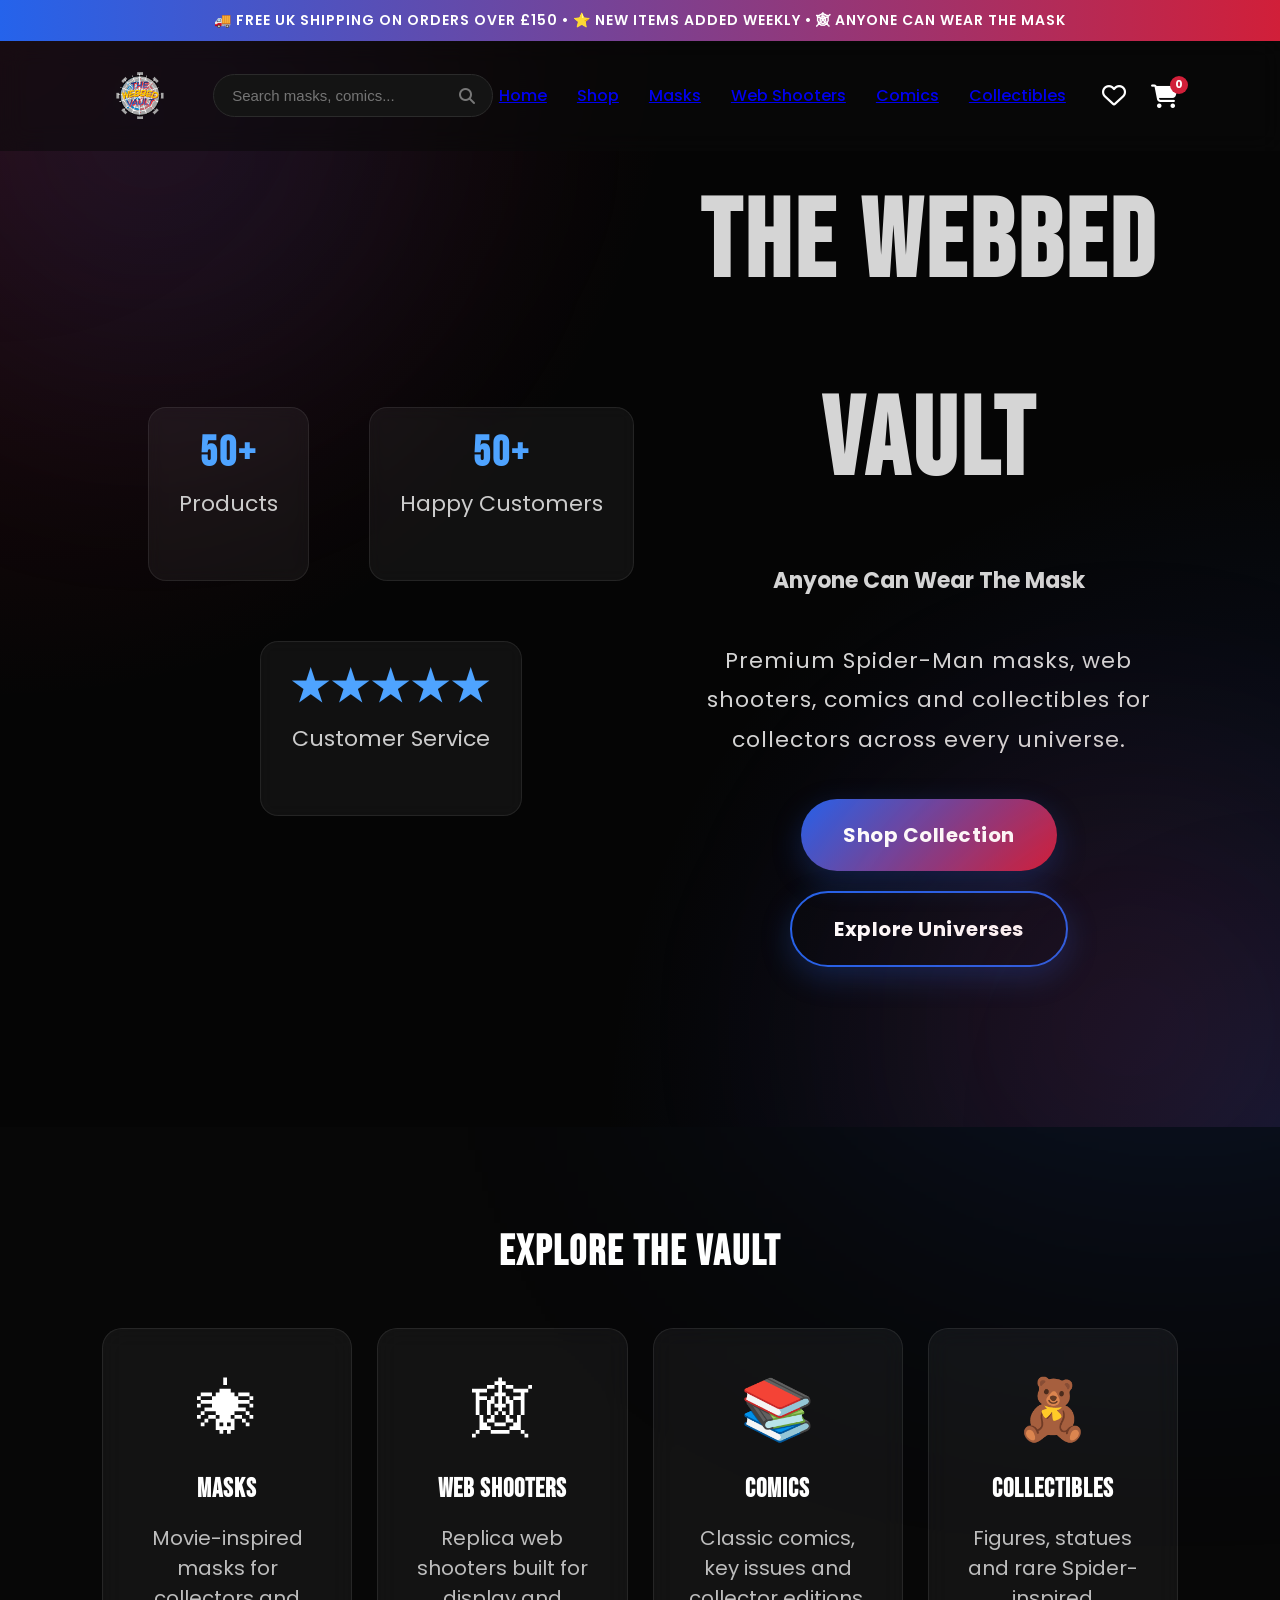
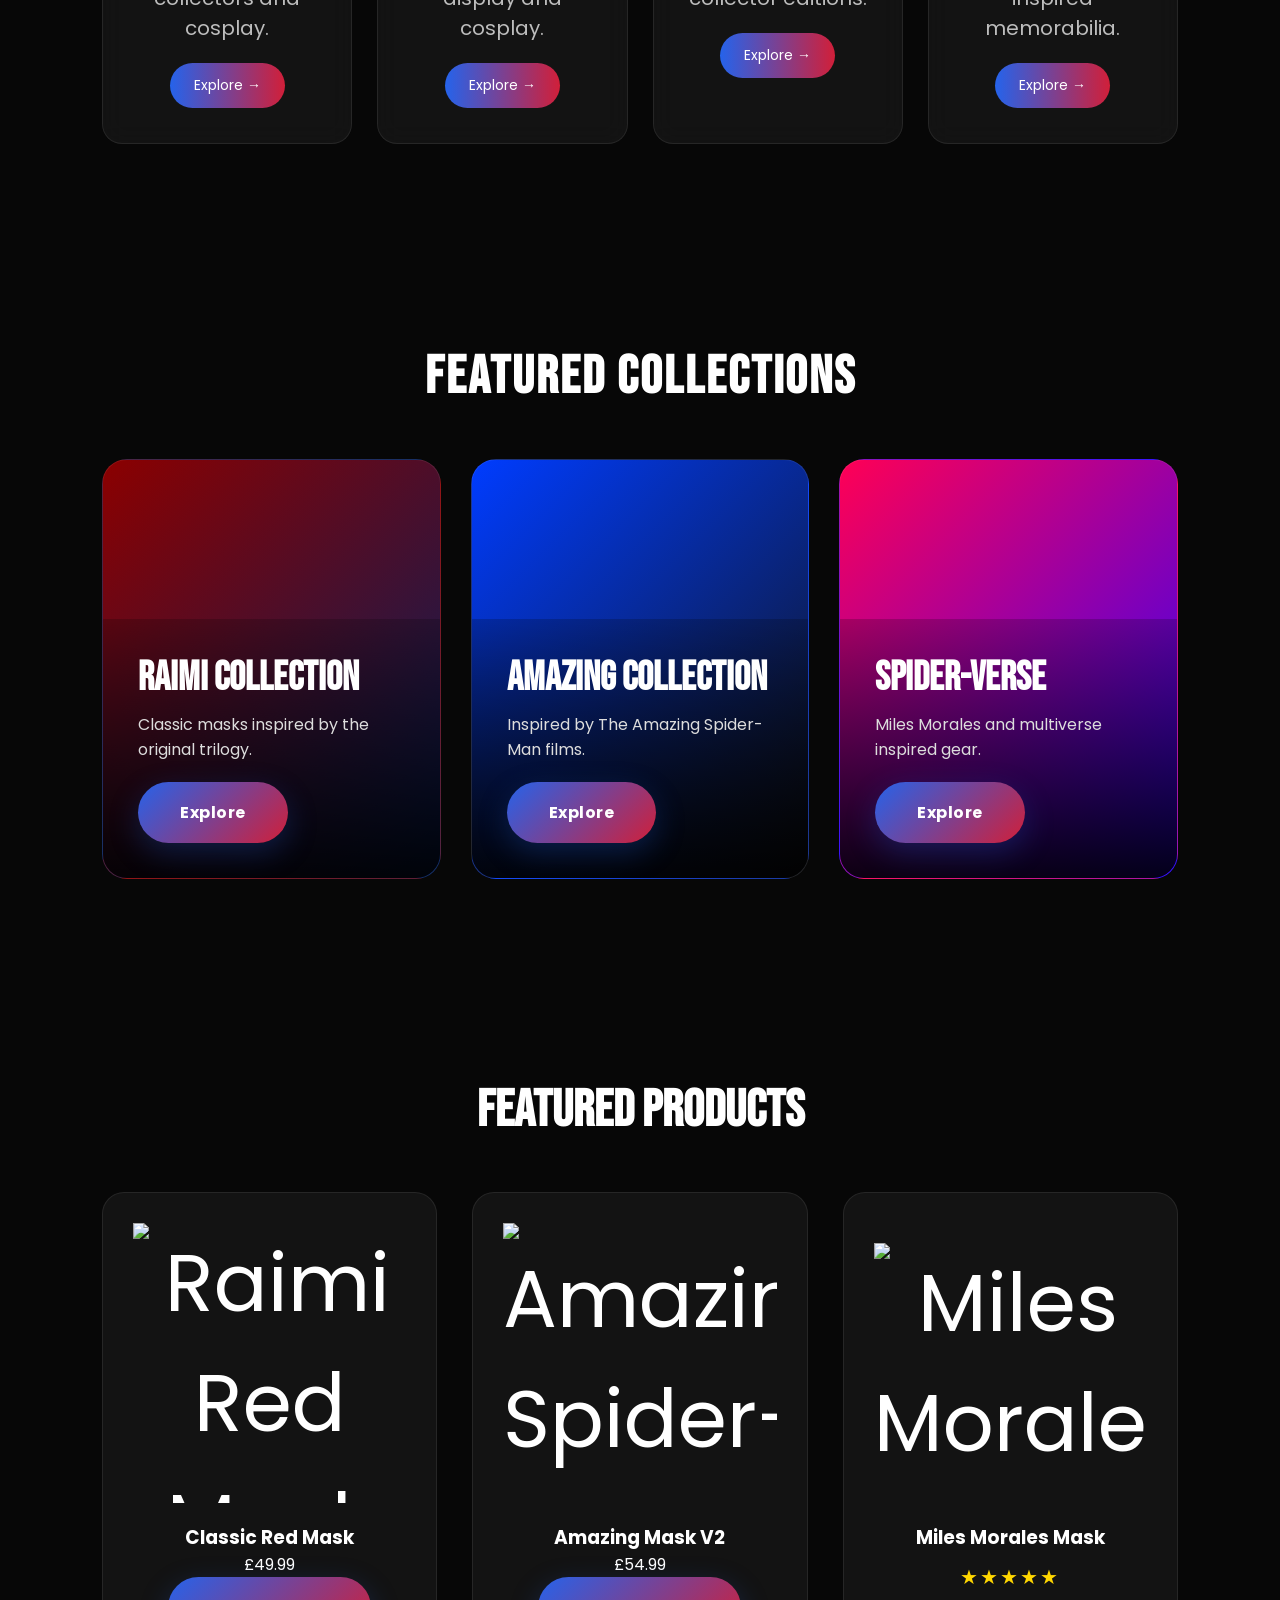
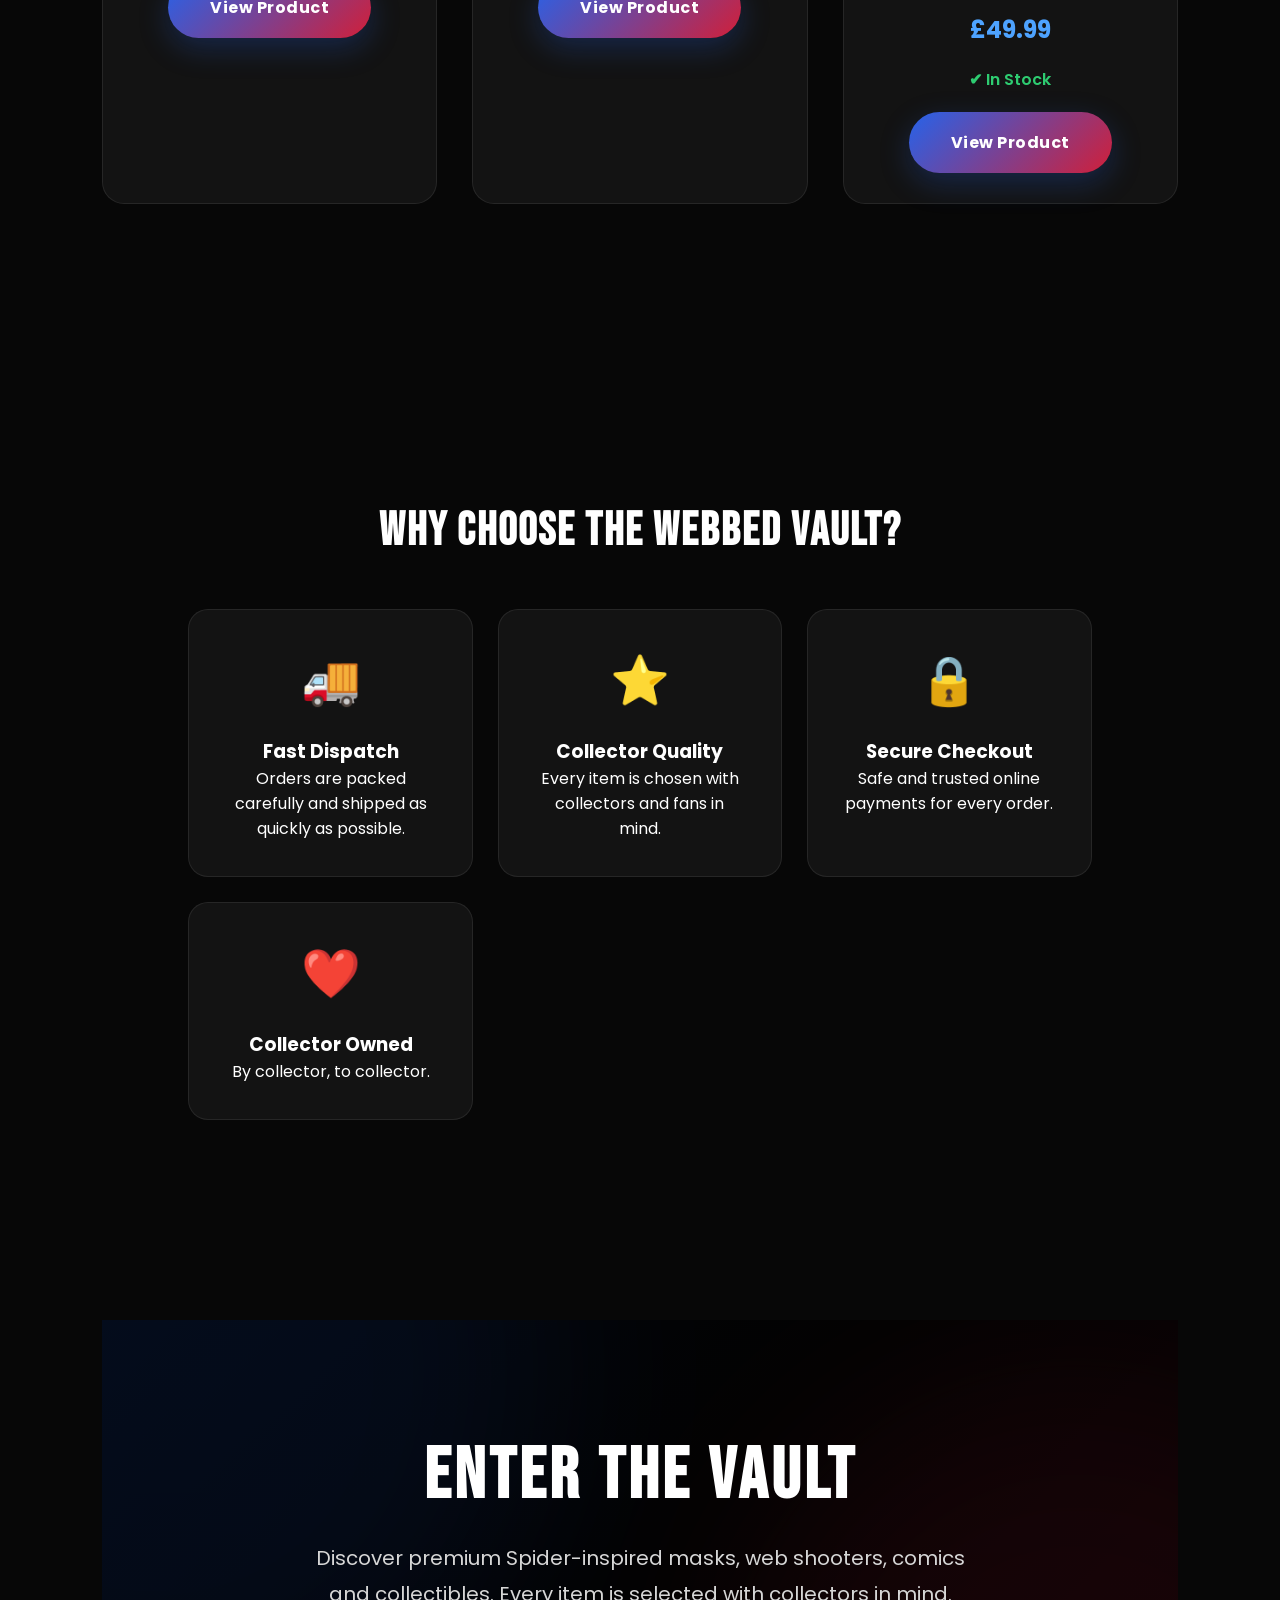
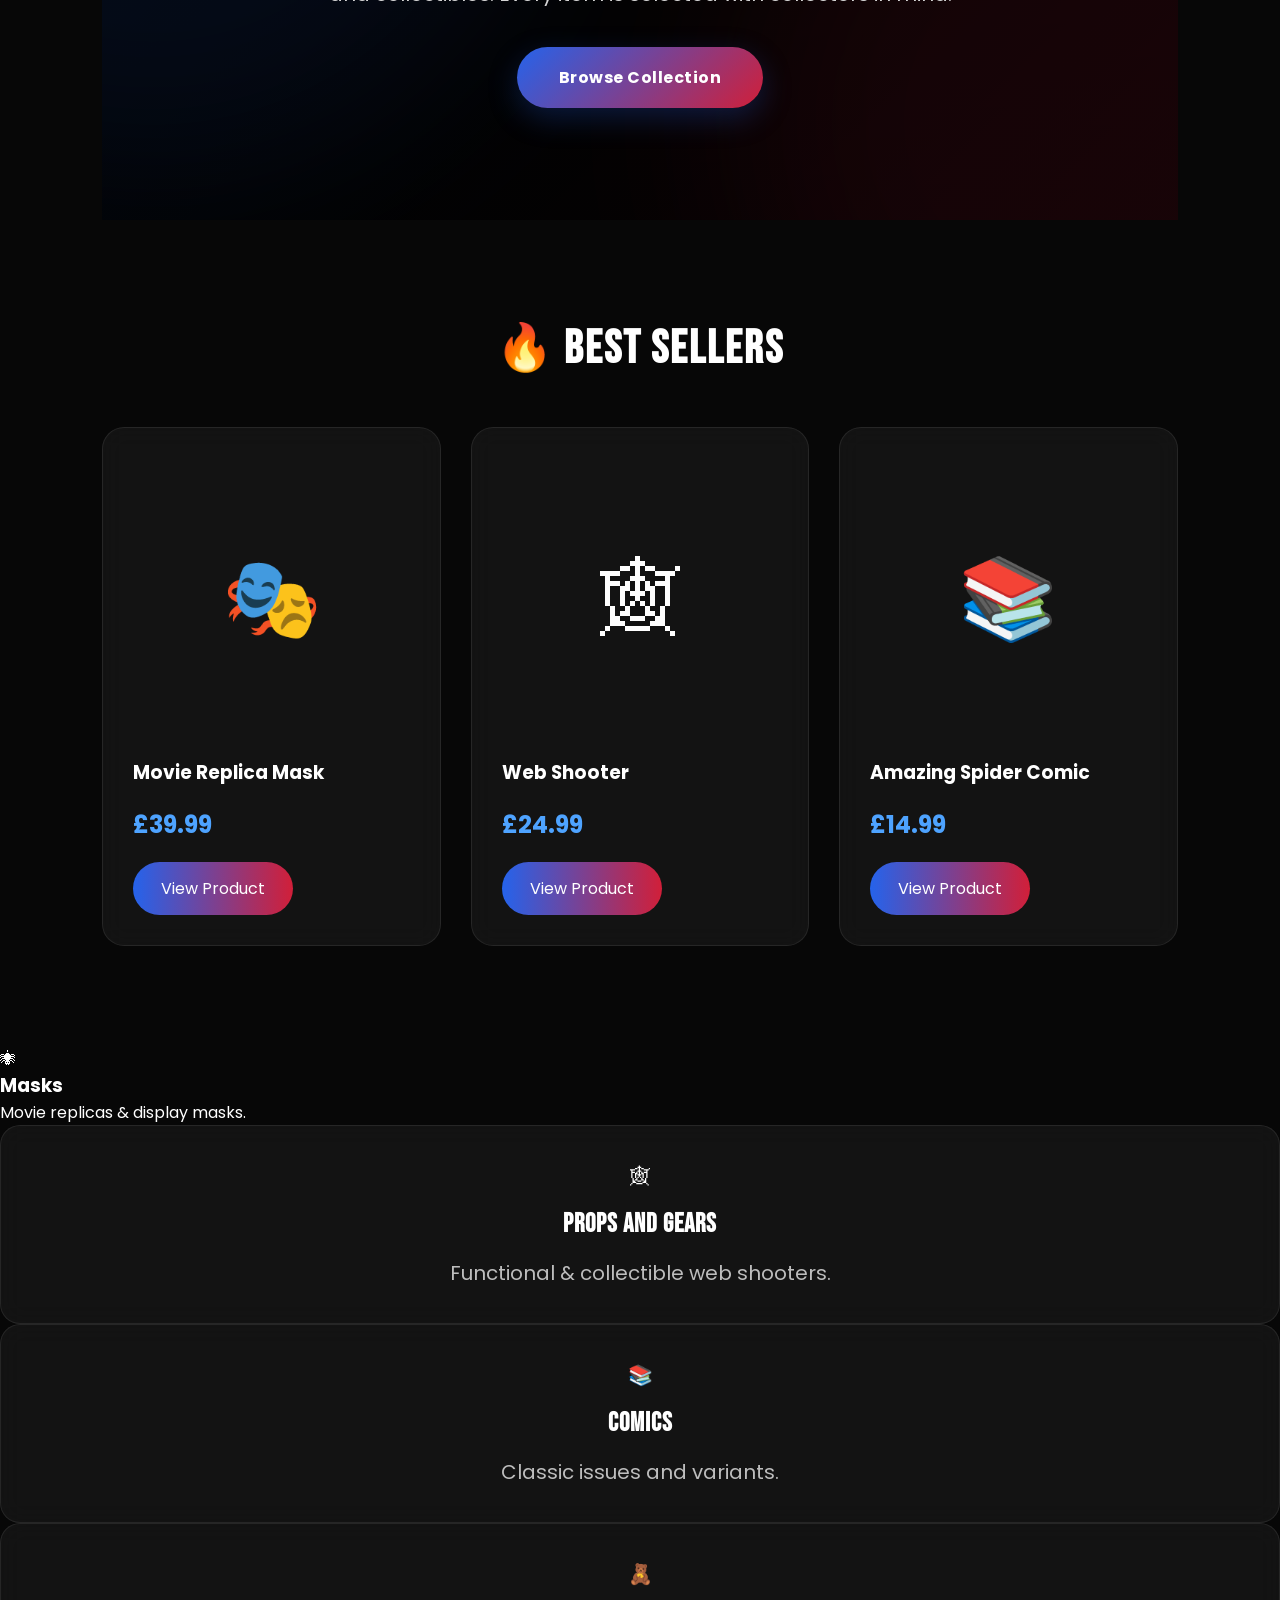
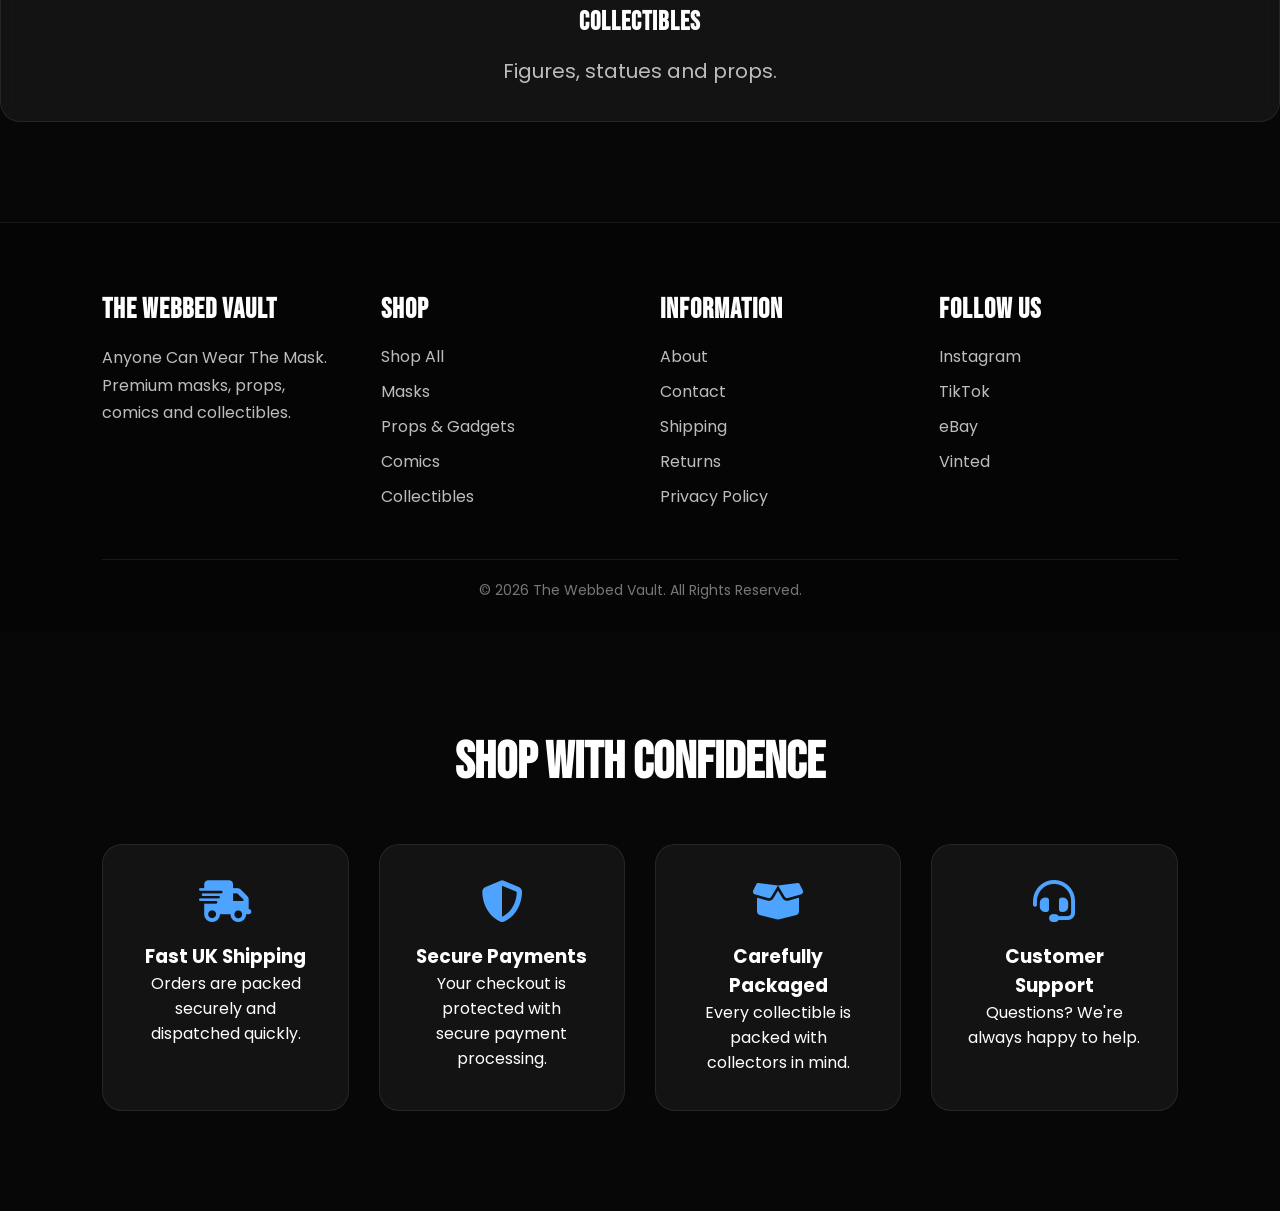
==== index.html @ 2cb91408 "Refactor navigation links in index.html" ====
<!DOCTYPE html>
<html lang="en">
<head>

<meta charset="UTF-8">
<meta name="viewport" content="width=device-width, initial-scale=1.0">

<title>The Webbed Vault</title>

<link rel="stylesheet" href="style.css">

<link rel="preconnect" href="https://fonts.googleapis.com">
<link rel="preconnect" href="https://fonts.gstatic.com" crossorigin>

<link href="https://fonts.googleapis.com/css2?family=Bebas+Neue&family=Poppins:wght@300;400;500;600;700&display=swap" rel="stylesheet">

<link rel="stylesheet" href="https://cdnjs.cloudflare.com/ajax/libs/font-awesome/6.7.2/css/all.min.css">

</head>
<button id="topBtn">↑</button>
<body>
<div class="announcement">

🚚 FREE UK SHIPPING ON ORDERS OVER £150 • ⭐ NEW ITEMS ADDED WEEKLY • 🕸 ANYONE CAN WEAR THE MASK

</div>
<nav>

<img src="Logo.png" class="logo">  
<div class="nav-search">

<input
type="text"
placeholder="Search masks, comics..."
>

<i class="fa-solid fa-magnifying-glass"></i>

</div>
<ul>

<ul class="nav-links">

    <li><a href="index.html">Home</a></li>

    <li><a href="shop.html">Shop</a></li>

    <li><a href="masks.html">Masks</a></li>

    <li><a href="props and gears.html">Web Shooters</a></li>

    <li><a href="comics.html">Comics</a></li>

    <li><a href="collectibles.html">Collectibles</a></li>

</ul>
</ul>
<div class="nav-icons">

    <a href="#" class="wishlist-icon">

        <i class="fa-regular fa-heart"></i>

    </a>

    <a href="cart.html" class="cart-icon">

        <i class="fa-solid fa-cart-shopping"></i>

        <span id="cartCount">0</span>

    </a>

</div>
</nav>


<section class="hero">
<div class="hero-stats">

<div>
<h2>50+</h2>
<p>Products</p>
</div>

<div>
<h2>50+</h2>
<p>Happy Customers</p>
</div>

<div>
<h2>★★★★★</h2>
<p>Customer Service</p>
</div>

</div>
<div class="hero-text">

    <h1>THE WEBBED VAULT</h1>

    <p class="tagline">
        Anyone Can Wear The Mask
    </p>

    <p class="subtext">
        Premium Spider-Man masks, web shooters, comics and collectibles for collectors across every universe.
    </p>

    <div class="hero-buttons">

        <a href="shop.html" class="button">
            Shop Collection
        </a>

        <a href="#collections" class="button secondary">
            Explore Universes
        </a>

    </div>

</div>

</section>


<section class="categories">

<h2>Explore The Vault</h2>

<div class="cards">

<div class="card">
<div class="icon">🕷</div>
<h3>Masks</h3>
<p>Movie-inspired masks for collectors and cosplay.</p>
<a href="#" class="card-btn">Explore →</a>
</div>

<div class="card">
<div class="icon">🕸</div>
<h3>Web Shooters</h3>
<p>Replica web shooters built for display and cosplay.</p>
<a href="#" class="card-btn">Explore →</a>
</div>

<div class="card">
<div class="icon">📚</div>
<h3>Comics</h3>
<p>Classic comics, key issues and collector editions.</p>
<a href="#" class="card-btn">Explore →</a>
</div>

<div class="card">
<div class="icon">🧸</div>
<h3>Collectibles</h3>
<p>Figures, statues and rare Spider-inspired memorabilia.</p>
<a href="#" class="card-btn">Explore →</a>
</div>

</div>

</section>
<section class="collections">

    <h2>Featured Collections</h2>

    <div class="collection-grid">

        <div class="collection-card raimi">
            <div class="overlay">
                <h3>Raimi Collection</h3>
                <p>Classic masks inspired by the original trilogy.</p>
                <a href="masks.html" class="button">Explore</a>
            </div>
        </div>

        <div class="collection-card amazing">
            <div class="overlay">
                <h3>Amazing Collection</h3>
                <p>Inspired by The Amazing Spider-Man films.</p>
                <a href="masks.html" class="button">Explore</a>
            </div>
        </div>

        <div class="collection-card spiderverse">
            <div class="overlay">
                <h3>Spider-Verse</h3>
                <p>Miles Morales and multiverse inspired gear.</p>
                <a href="masks.html" class="button">Explore</a>
            </div>
        </div>

    </div>

</section>

    <section class="featured-products">

<h2>Featured Products</h2>

<div class="featured-grid">

<div class="featured-card">

<div class="product-image">

<img src="images/products/raimi-red-mask.png" alt="Raimi Red Mask">

</div>

<h3>Classic Red Mask</h3>

<p>£49.99</p>

<a href="product.html" class="button">View Product</a>

</div>

<div class="featured-card">

<div class="product-image">

<img src="images/products/tasm2-mask.png" alt="Amazing Spider-Man Mask">

</div>

<h3>Amazing Mask V2</h3>

<p>£54.99</p>

<a href="product.html" class="button">View Product</a>

</div>

<div class="featured-card">

<div class="product-image">

<img src="images/products/miles-mask.png" alt="Miles Morales">

</div>

<h3>Miles Morales Mask</h3>

<div class="stars">

★★★★★

</div>

<p class="price">£49.99</p>
<p class="stock">

✔ In Stock

</p>
<a href="product.html" class="button">View Product</a>

</div>

</div>

</section>
<section class="featured">
<section class="why-us">

<h2>Why Choose The Webbed Vault?</h2>

<div class="why-grid">

<div class="why-card">
<div class="why-icon">🚚</div>
<h3>Fast Dispatch</h3>
<p>Orders are packed carefully and shipped as quickly as possible.</p>
</div>

<div class="why-card">
<div class="why-icon">⭐</div>
<h3>Collector Quality</h3>
<p>Every item is chosen with collectors and fans in mind.</p>
</div>

<div class="why-card">
<div class="why-icon">🔒</div>
<h3>Secure Checkout</h3>
<p>Safe and trusted online payments for every order.</p>
</div>

<div class="why-card">
<div class="why-icon">❤️</div>
<h3>Collector Owned</h3>
<p>By collector, to collector.</p>
</div>

</div>

</section><section class="vault-banner">

<div class="vault-overlay">

<h2>ENTER THE VAULT</h2>

<p>

Discover premium Spider-inspired masks, web shooters, comics and collectibles.

Every item is selected with collectors in mind.

</p>

<a href="#" class="button">Browse Collection</a>

</div>

</section>
<h2>🔥 Best Sellers</h2>

<div class="products">

<div class="product">

<div class="product-image">🎭</div>

<h3>Movie Replica Mask</h3>

<p class="price">£39.99</p>

<a href="#" class="buy-btn">View Product</a>

</div>

<div class="product">

<div class="product-image">🕸</div>

<h3>Web Shooter</h3>

<p class="price">£24.99</p>

<a href="#" class="buy-btn">View Product</a>

</div>

<div class="product">

<div class="product-image">📚</div>

<h3>Amazing Spider Comic</h3>

<p class="price">£14.99</p>

<a href="#" class="buy-btn">View Product</a>

</div>

</div>

</section>


🕷

<h3>Masks</h3>

<p>Movie replicas & display masks.</p>

</div>


<div class="card">

🕸

<h3>Props and gears</h3>

<p>Functional & collectible web shooters.</p>

</div>


<div class="card">

📚

<h3>Comics</h3>

<p>Classic issues and variants.</p>

</div>


<div class="card">

🧸

<h3>Collectibles</h3>

<p>Figures, statues and props.</p>

</div>

</div>

</section>

</body>

</html>
<footer>

<div class="footer-grid">

<div>

<h3>THE WEBBED VAULT</h3>

<p>

Anyone Can Wear The Mask.

Premium masks, props, comics and collectibles.

</p>

</div>

<div>

<h3>Shop</h3>

<a href="shop.html">Shop All</a>

<a href="masks.html">Masks</a>

<a href="webshooters.html">Props & Gadgets</a>

<a href="comics.html">Comics</a>

<a href="collectibles.html">Collectibles</a>

</div>

<div>

<h3>Information</h3>

<a href="about.html">About</a>

<a href="contact.html">Contact</a>

<a href="#">Shipping</a>

<a href="#">Returns</a>

<a href="#">Privacy Policy</a>

</div>

<div>

<h3>Follow Us</h3>

<a href="#">Instagram</a>

<a href="#">TikTok</a>

<a href="#">eBay</a>

<a href="#">Vinted</a>

</div>

</div>

<hr>

<p class="copyright">

© 2026 The Webbed Vault. All Rights Reserved.

</p>

</section>
</footer>
<section class="trust">

<h2>Shop With Confidence</h2>

<div class="trust-grid">

<div class="trust-card">
<i class="fa-solid fa-truck-fast trust-icon"></i>
<h3>Fast UK Shipping</h3>
<p>Orders are packed securely and dispatched quickly.</p>
</div>

<div class="trust-card">
<i class="fa-solid fa-shield-halved trust-icon"></i>
<h3>Secure Payments</h3>
<p>Your checkout is protected with secure payment processing.</p>
</div>

<div class="trust-card">
<i class="fa-solid fa-box-open trust-icon"></i>
<h3>Carefully Packaged</h3>
<p>Every collectible is packed with collectors in mind.</p>
</div>

<div class="trust-card">
<i class="fa-solid fa-headset trust-icon"></i>
<h3>Customer Support</h3>
<p>Questions? We're always happy to help.</p>
</div>

</div>
---- style.css ----
/* =========================
   THE WEBBED VAULT
========================= */

*{
margin:0;
padding:0;
box-sizing:border-box;
}

html{
scroll-behavior:smooth;
}

body{

font-family:Poppins,sans-serif;

background:#070707;

color:white;

overflow-x:hidden;

}

/* Background Glow */

body::before{

content:"";

position:fixed;

left:-250px;

top:-250px;

width:700px;

height:700px;

background:#d11f39;

filter:blur(180px);

opacity:.18;

z-index:-2;

}

body::after{

content:"";

position:fixed;

right:-250px;

bottom:-250px;

width:700px;

height:700px;

background:#2563eb;

filter:blur(180px);

opacity:.18;

z-index:-2;

}

/* NAV */

nav{

position:fixed;

top:40px;

width:100%;

padding:18px 8%;

display:flex;

justify-content:space-between;

align-items:center;

background:rgba(10,10,10,.55);

backdrop-filter:blur(12px);

z-index:999;

}

.logo{

height:75px;

transition:.3s;

}

.logo:hover{

transform:rotate(-8deg) scale(1.08);

filter:drop-shadow(0 0 25px rgba(209,31,57,.45));

}
nav ul{

display:flex;

gap:30px;

list-style:none;

}

nav li{

cursor:pointer;

transition:.3s;

font-weight:500;

}

nav li:hover{

color:#2563eb;

}

/* HERO */

.hero{

min-height:100vh;

padding-top:100px;

display:flex;

justify-content:center;

align-items:center;

text-align:center;

padding:40px;

}

.hero h1{

font-family:'Bebas Neue',sans-serif;

font-size:90px;

letter-spacing:4px;

margin-bottom:15px;

}

.hero p{

font-size:22px;

color:#d4d4d4;

margin-bottom:40px;

}

.button{

display:inline-block;

padding:18px 42px;

border-radius:999px;

background:linear-gradient(135deg,#2563eb,#d11f39);

color:white;

text-decoration:none;

font-weight:700;

letter-spacing:.5px;

transition:.35s;

box-shadow:0 10px 30px rgba(37,99,235,.25);

}

.button:hover{

transform:translateY(-4px) scale(1.03);

box-shadow:0 18px 40px rgba(209,31,57,.35);

}

/* CATEGORIES */

.categories{

padding:100px 8%;

}

.categories h2{

text-align:center;

font-size:42px;

margin-bottom:50px;

font-family:'Bebas Neue';

letter-spacing:2px;

}

.cards{

display:grid;

grid-template-columns:repeat(auto-fit,minmax(220px,1fr));

gap:25px;

}

.card{

background:rgba(255,255,255,.05);

border:1px solid rgba(255,255,255,.08);

border-radius:20px;

padding:35px;

text-align:center;

transition:.35s;

backdrop-filter:blur(12px);

}

.card:hover{

transform:translateY(-10px);

border-color:#2563eb;

box-shadow:0 0 30px rgba(37,99,235,.25);

}

.card{

font-size:20px;

}

.card h3{

margin:18px 0;

font-size:26px;

font-family:'Bebas Neue';

letter-spacing:1px;

}

.card p{

color:#bdbdbd;

}

/* MOBILE */

@media(max-width:900px){

nav ul{

display:none;

}

.hero h1{

font-size:55px;

}

.hero p{

font-size:18px;

}

.logo{

width:65px;

}

}
/* ---------- CATEGORY UPGRADE ---------- */

.icon{
    font-size:60px;
    margin-bottom:20px;
    transition:.4s;
}

.card:hover .icon{
    transform:scale(1.2) rotate(-8deg);
}

.card-btn{

display:inline-block;

margin-top:20px;

padding:12px 24px;

border-radius:30px;

text-decoration:none;

color:white;

background:linear-gradient(90deg,#2563eb,#d11f39);

transition:.3s;

font-size:14px;

}

.card-btn:hover{

transform:translateY(-3px);

box-shadow:0 0 18px rgba(37,99,235,.45);

}
/* ---------- FEATURED PRODUCTS ---------- */

.featured{

padding:100px 8%;

}

.featured h2{

text-align:center;

font-family:'Bebas Neue';

font-size:46px;

letter-spacing:2px;

margin-bottom:50px;

}

.products{

display:grid;

grid-template-columns:repeat(auto-fit,minmax(260px,1fr));

gap:30px;

}

.product{

position:relative;

background:rgba(255,255,255,.05);

border:1px solid rgba(255,255,255,.08);

border-radius:22px;

padding:30px;

overflow:hidden;

transition:.35s;

backdrop-filter:blur(12px);

}

.product:hover{

transform:translateY(-12px);

border-color:#2563eb;

box-shadow:

0 20px 50px rgba(37,99,235,.25);

}

.product-image{

font-size:80px;

margin-bottom:20px;

transition:.3s;

}

.product:hover .product-image{

transform:scale(1.1);

}

.price{

font-size:24px;

font-weight:bold;

margin:20px 0;

color:#4ea3ff;

}

.buy-btn{

display:inline-block;

padding:14px 28px;

border-radius:30px;

background:linear-gradient(90deg,#2563eb,#d11f39);

color:white;

text-decoration:none;

transition:.3s;

}

.buy-btn:hover{

transform:translateY(-4px);

box-shadow:0 0 20px rgba(209,31,57,.4);

}
/* ---------- WHY US ---------- */

.why-us{
padding:100px 8%;
}

.why-us h2{
text-align:center;
font-family:'Bebas Neue';
font-size:46px;
margin-bottom:50px;
letter-spacing:2px;
}

.why-grid{
display:grid;
grid-template-columns:repeat(auto-fit,minmax(220px,1fr));
gap:25px;
}

.why-card{
background:rgba(255,255,255,.05);
border:1px solid rgba(255,255,255,.08);
border-radius:20px;
padding:35px;
text-align:center;
transition:.35s;
}

.why-card:hover{
transform:translateY(-10px);
box-shadow:0 0 25px rgba(209,31,57,.25);
}

.why-icon{
font-size:48px;
margin-bottom:20px;
}
/* ---------- VAULT BANNER ---------- */

.vault-banner{

margin:100px 0;

height:500px;

display:flex;

justify-content:center;

align-items:center;

text-align:center;

position:relative;

background:linear-gradient(rgba(0,0,0,.75),rgba(0,0,0,.8)),
linear-gradient(135deg,#081326,#070707,#260811);

overflow:hidden;

}

.vault-banner::before{

content:"";

position:absolute;

width:800px;

height:800px;

background:#2563eb;

opacity:.08;

border-radius:50%;

left:-350px;

top:-350px;

filter:blur(100px);

}

.vault-banner::after{

content:"";

position:absolute;

width:700px;

height:700px;

background:#d11f39;

opacity:.08;

border-radius:50%;

right:-250px;

bottom:-250px;

filter:blur(100px);

}

.vault-overlay{

position:relative;

z-index:2;

max-width:750px;

padding:30px;

}

.vault-banner h2{

font-family:'Bebas Neue';

font-size:72px;

letter-spacing:4px;

margin-bottom:20px;

}

.vault-banner p{

font-size:20px;

line-height:1.8;

color:#d6d6d6;

margin-bottom:35px;

}
.subtext{

margin-top:15px;

font-size:16px;

color:#bdbdbd;

letter-spacing:1px;

max-width:650px;

margin-left:auto;

margin-right:auto;

}
/* ---------- SHOP PAGE ---------- */

.shop-header{

padding-top:170px;

text-align:center;

padding-bottom:60px;

}

.shop-header h1{

font-family:'Bebas Neue';

font-size:80px;

letter-spacing:3px;

}

.shop-header p{

color:#bbb;

margin:15px 0 35px;

}

.search{

width:min(500px,90%);

padding:18px;

border:none;

border-radius:50px;

background:#111;

color:white;

font-size:16px;

outline:none;

border:1px solid rgba(255,255,255,.08);

}

.filters{

display:flex;

justify-content:center;

flex-wrap:wrap;

gap:15px;

padding-bottom:60px;

}

.filters button{

padding:14px 28px;

border:none;

border-radius:30px;

background:#151515;

color:white;

cursor:pointer;

transition:.3s;

}

.filters button:hover{

background:linear-gradient(90deg,#2563eb,#d11f39);

}
/* ================= HERO STATS ================= */

.hero-stats{

display:flex;

justify-content:center;

gap:60px;

margin-top:70px;

flex-wrap:wrap;

}

.hero-stats div{

text-align:center;

padding:20px 30px;

background:rgba(255,255,255,.05);

border:1px solid rgba(255,255,255,.08);

border-radius:18px;

backdrop-filter:blur(8px);

transition:.3s;

}

.hero-stats div:hover{

transform:translateY(-8px);

box-shadow:0 0 25px rgba(37,99,235,.35);

}

.hero-stats h2{

font-size:42px;

font-family:'Bebas Neue';

color:#4ea3ff;

letter-spacing:2px;

}

.hero-stats p{

color:#ccc;

margin-top:8px;

}
<button id="topBtn">↑</button>
/* ================= PRODUCT BADGES ================= */

.product{

position:relative;

overflow:hidden;

}

.badge{

position:absolute;

top:15px;

left:15px;

padding:8px 14px;

border-radius:20px;

font-size:12px;

font-weight:bold;

background:#d11f39;

color:white;

letter-spacing:1px;

}

.category{

margin-top:10px;

color:#999;

font-size:14px;

text-transform:uppercase;

letter-spacing:1px;

}
/* ================= FOOTER ================= */

footer{

margin-top:100px;

padding:70px 8% 30px;

background:#050505;

border-top:1px solid rgba(255,255,255,.08);

}

.footer-grid{

display:grid;

grid-template-columns:repeat(auto-fit,minmax(220px,1fr));

gap:40px;

}

.footer-grid h3{

font-family:'Bebas Neue';

font-size:28px;

margin-bottom:18px;

letter-spacing:1px;

}

.footer-grid p{

color:#bdbdbd;

line-height:1.7;

}

.footer-grid a{

display:block;

margin:10px 0;

text-decoration:none;

color:#bdbdbd;

transition:.3s;

}

.footer-grid a:hover{

color:#4ea3ff;

padding-left:5px;

}

footer hr{

margin:40px 0 20px;

border:none;

height:1px;

background:rgba(255,255,255,.08);

}

.copyright{

text-align:center;

color:#777;

font-size:14px;

}
/* ================= ANNOUNCEMENT BAR ================= */

.announcement{

background:linear-gradient(90deg,#2563eb,#d11f39);

padding:10px;

text-align:center;

font-size:14px;

font-weight:600;

letter-spacing:1px;

position:fixed;

top:0;

width:100%;

z-index:1000;

}
/* ================= PRODUCT PAGE ================= */

.product-page{

padding:180px 8% 100px;

display:grid;

grid-template-columns:1fr 1fr;

gap:60px;

align-items:center;

}

.product-photo{

height:500px;

border-radius:25px;

display:flex;

justify-content:center;

align-items:center;

font-size:180px;

background:rgba(255,255,255,.05);

border:1px solid rgba(255,255,255,.08);

}

.product-info h1{

font-family:'Bebas Neue';

font-size:64px;

margin-bottom:20px;

}

.product-info p{

line-height:1.8;

margin-bottom:20px;

}
/* ================= FEATURED COLLECTIONS ================= */

.collections{

padding:100px 8%;

}

.collections h2{

text-align:center;

font-family:'Bebas Neue';

font-size:54px;

margin-bottom:50px;

letter-spacing:2px;

}

.collection-grid{

display:grid;

grid-template-columns:repeat(auto-fit,minmax(320px,1fr));

gap:30px;

}

.collection-card{

height:420px;

border-radius:25px;

overflow:hidden;

display:flex;

align-items:flex-end;

position:relative;

background-size:cover;

background-position:center;

transition:.4s;

border:1px solid rgba(255,255,255,.08);

}

.collection-card:hover{

transform:translateY(-12px) scale(1.02);

}

.overlay{

width:100%;

padding:35px;

background:linear-gradient(to top,rgba(0,0,0,.9),rgba(0,0,0,.2));

}

.overlay h3{

font-family:'Bebas Neue';

font-size:40px;

margin-bottom:10px;

}

.overlay p{

color:#ddd;

margin-bottom:20px;

}

.raimi{

background:linear-gradient(135deg,#8b0000,#001f5c);

}

.amazing{

background:linear-gradient(135deg,#003cff,#111);

}

.spiderverse{

background:linear-gradient(135deg,#ff0055,#2500ff);

}
/* ================= TRUST ================= */

.trust{

padding:100px 8%;

text-align:center;

}

.trust h2{

font-family:'Bebas Neue';

font-size:52px;

margin-bottom:50px;

}

.trust-grid{

display:grid;

grid-template-columns:repeat(auto-fit,minmax(240px,1fr));

gap:30px;

}

.trust-card{

padding:35px;

border-radius:20px;

background:rgba(255,255,255,.05);

border:1px solid rgba(255,255,255,.08);

transition:.3s;

}

.trust-card:hover{

transform:translateY(-8px);

box-shadow:0 20px 40px rgba(37,99,235,.2);

}

.trust-icon{

font-size:42px;

margin-bottom:20px;

color:#4ea3ff;

}
.cart-icon{

position:relative;

cursor:pointer;

}

#cartCount{

position:absolute;

top:-8px;

right:-10px;

width:20px;

height:20px;

background:#d11f39;

border-radius:50%;

display:flex;

justify-content:center;

align-items:center;

font-size:12px;

font-weight:bold;

}
/* ================= FEATURED PRODUCTS ================= */

.featured-products{

padding:100px 8%;

}

.featured-products h2{

text-align:center;

font-family:'Bebas Neue';

font-size:52px;

margin-bottom:50px;

}

.featured-grid{

display:grid;

grid-template-columns:repeat(auto-fit,minmax(300px,1fr));

gap:35px;

}

.featured-card{

background:rgba(255,255,255,.05);

border:1px solid rgba(255,255,255,.08);

border-radius:22px;

padding:30px;

text-align:center;

transition:.35s;

}

.featured-card:hover{

transform:translateY(-10px);

box-shadow:0 20px 45px rgba(37,99,235,.25);

}

.product-image{

height:280px;

display:flex;

justify-content:center;

align-items:center;

margin-bottom:20px;

}

.product-image img{

max-width:100%;

max-height:100%;

object-fit:contain;

transition:.35s;

}

.featured-card:hover img{

transform:scale(1.05);

}
.stars{

color:#FFD700;

font-size:20px;

margin:10px 0;

letter-spacing:2px;

}
.stock{

color:#2ecc71;

font-weight:600;

margin-bottom:20px;

}
.out{

color:#e74c3c;

}
/* =========================
   CART ICON
========================= */

.cart-icon{

position:relative;

display:flex;

align-items:center;

cursor:pointer;

}

#cartCount{

position:absolute;

top:-8px;

right:-10px;

width:20px;

height:20px;

background:#d11f39;

border-radius:50%;

display:flex;

justify-content:center;

align-items:center;

font-size:12px;

font-weight:bold;

color:white;

}
/* ================= HERO V2 ================= */

.hero{

position:relative;

min-height:100vh;

display:flex;

justify-content:center;

align-items:center;

text-align:center;

padding:120px 8%;

overflow:hidden;

background:
radial-gradient(circle at top left,#d11f3930,transparent 40%),
radial-gradient(circle at bottom right,#2563eb30,transparent 40%),
#050505;

}

.hero::before{

content:"";

position:absolute;

width:800px;

height:800px;

background:radial-gradient(#2563eb22,transparent 70%);

top:-300px;

left:-250px;

filter:blur(80px);

animation:floatBlue 8s ease-in-out infinite;

}

.hero::after{

content:"";

position:absolute;

width:800px;

height:800px;

background:radial-gradient(#d11f3922,transparent 70%);

bottom:-300px;

right:-250px;

filter:blur(80px);

animation:floatRed 8s ease-in-out infinite;

}

.hero-content{

position:relative;

z-index:2;

max-width:900px;

}

.hero h1{

font-family:'Bebas Neue',sans-serif;

font-size:110px;

letter-spacing:4px;

margin-bottom:20px;

}

.tagline{

font-size:32px;

font-weight:700;

color:#4ea3ff;

margin-bottom:25px;

}

.hero-text{

font-size:20px;

color:#d5d5d5;

max-width:700px;

margin:auto;

line-height:1.8;

margin-bottom:40px;

}

.hero-buttons{

display:flex;

justify-content:center;

gap:20px;

flex-wrap:wrap;

}

.secondary{

background:transparent;

border:2px solid #2563eb;

}

.secondary:hover{

background:#2563eb;

}

@keyframes floatBlue{

0%{transform:translateY(0);}
50%{transform:translateY(30px);}
100%{transform:translateY(0);}

}

@keyframes floatRed{

0%{transform:translateY(0);}
50%{transform:translateY(-30px);}
100%{transform:translateY(0);}

}
/* ================= MOBILE ================= */

@media (max-width: 900px){

nav{

flex-direction:column;

gap:20px;

padding:20px;

}

.hero{

flex-direction:column;

text-align:center;

padding:60px 20px;

}

.hero h1{

font-size:60px;

}

.hero-stats{

display:grid;

grid-template-columns:1fr;

gap:20px;

margin-bottom:40px;

}

.hero-buttons{

flex-direction:column;

}

.search-bar{

width:100%;

}

}
.nav-search{

position:relative;

margin-left:30px;

}

.nav-search input{

width:280px;

padding:12px 45px 12px 18px;

background:#141414;

border:1px solid #2b2b2b;

border-radius:30px;

color:white;

font-size:15px;

outline:none;

transition:.3s;

}

.nav-search input:focus{

border-color:#2563eb;

box-shadow:0 0 20px rgba(37,99,235,.4);

}

.nav-search i{

position:absolute;

right:18px;

top:50%;

transform:translateY(-50%);

color:#777;

}
.nav-icons{

display:flex;

align-items:center;

gap:25px;

margin-left:30px;

}

.nav-icons a{

position:relative;

color:white;

font-size:24px;

text-decoration:none;

transition:.3s;

}

.nav-icons a:hover{

color:#2b6cff;

}

#cartCount{

position:absolute;

top:-8px;

right:-10px;

background:#d11f39;

width:18px;

height:18px;

border-radius:50%;

display:flex;

justify-content:center;

align-items:center;

font-size:11px;

font-weight:bold;

color:white;

}
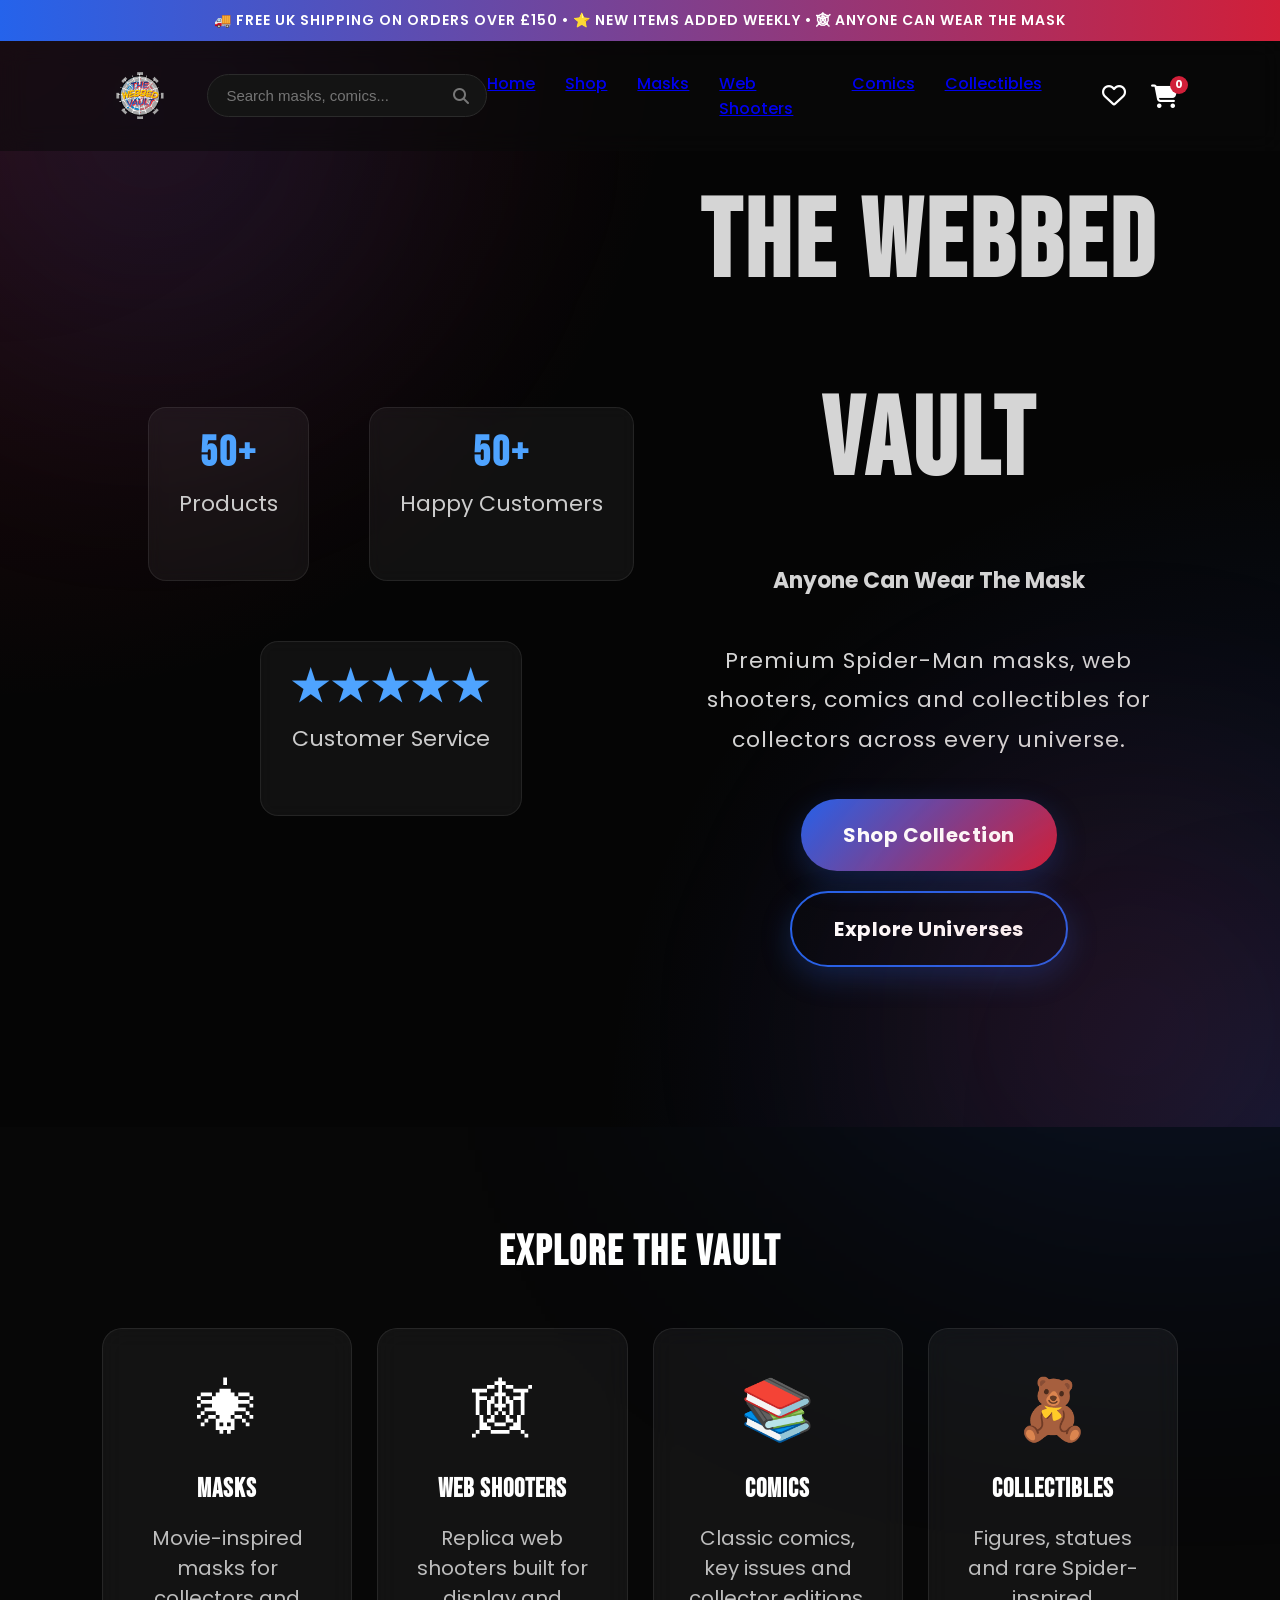
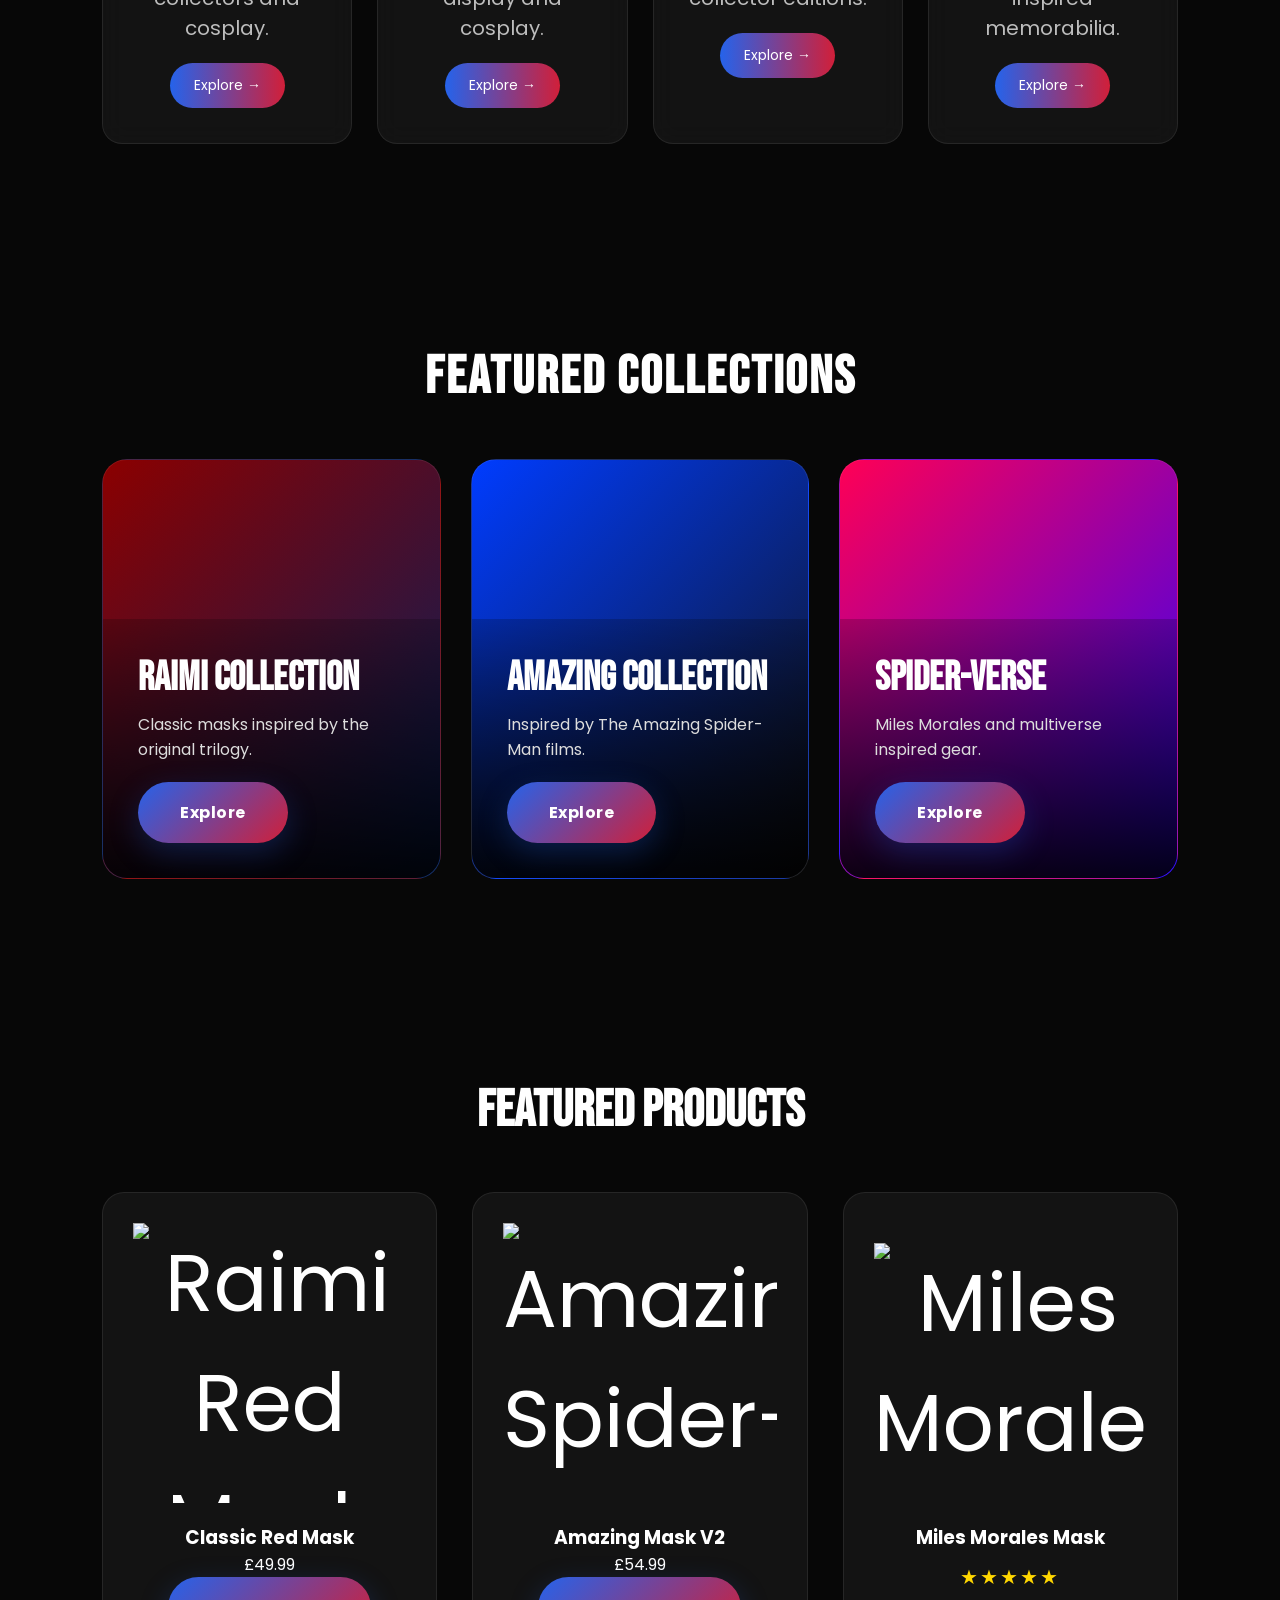
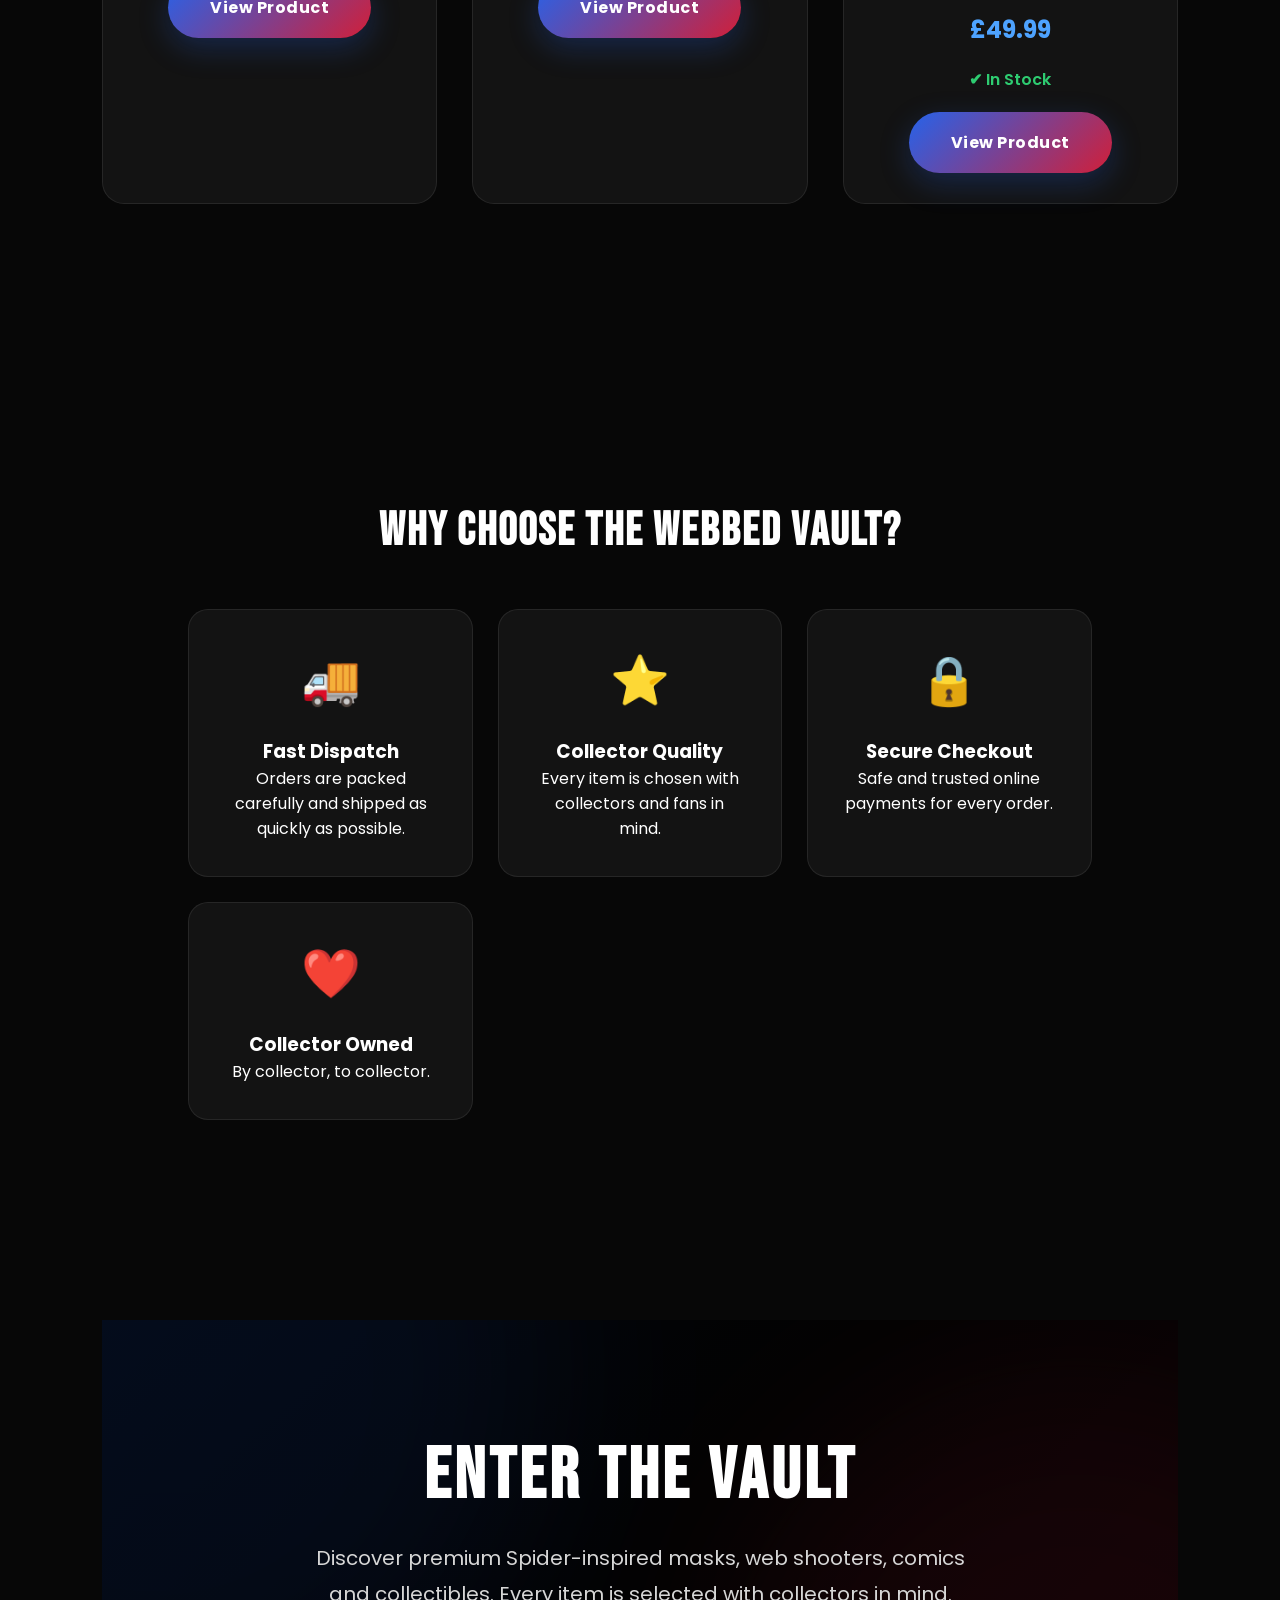
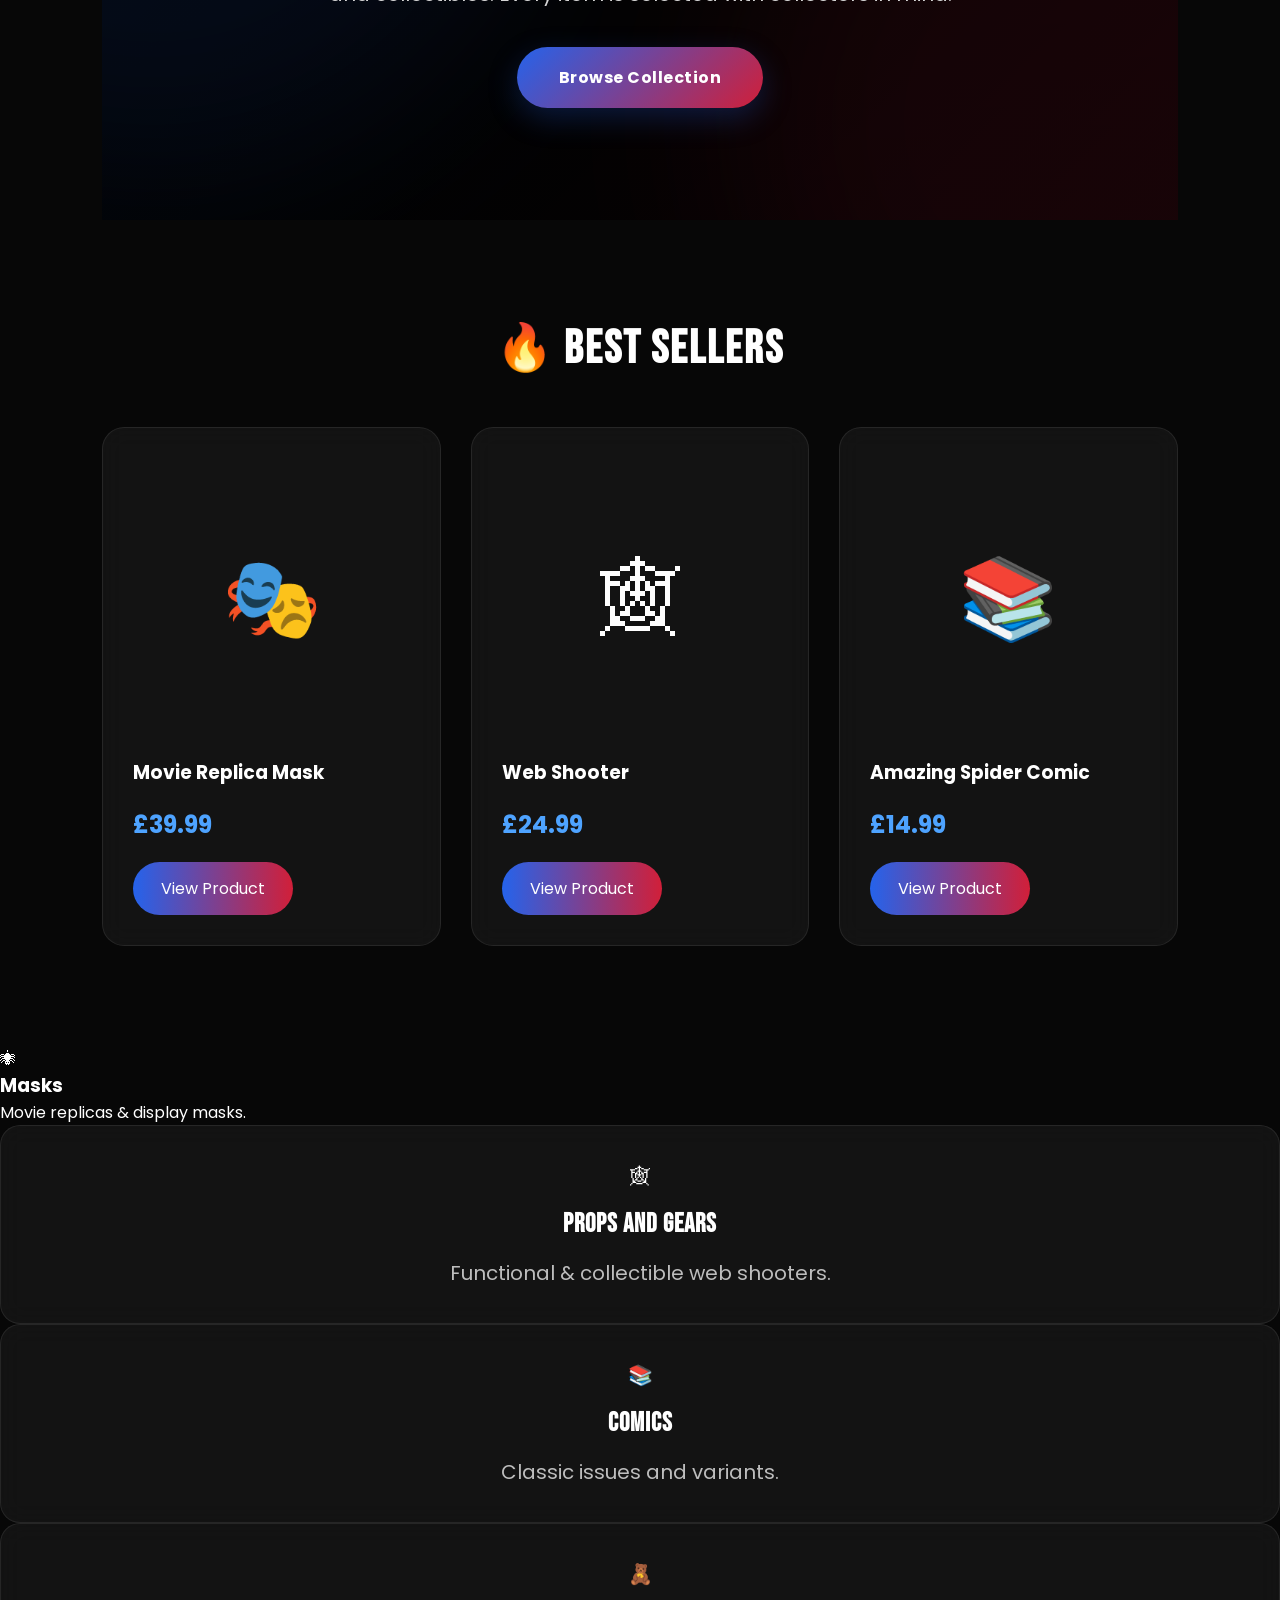
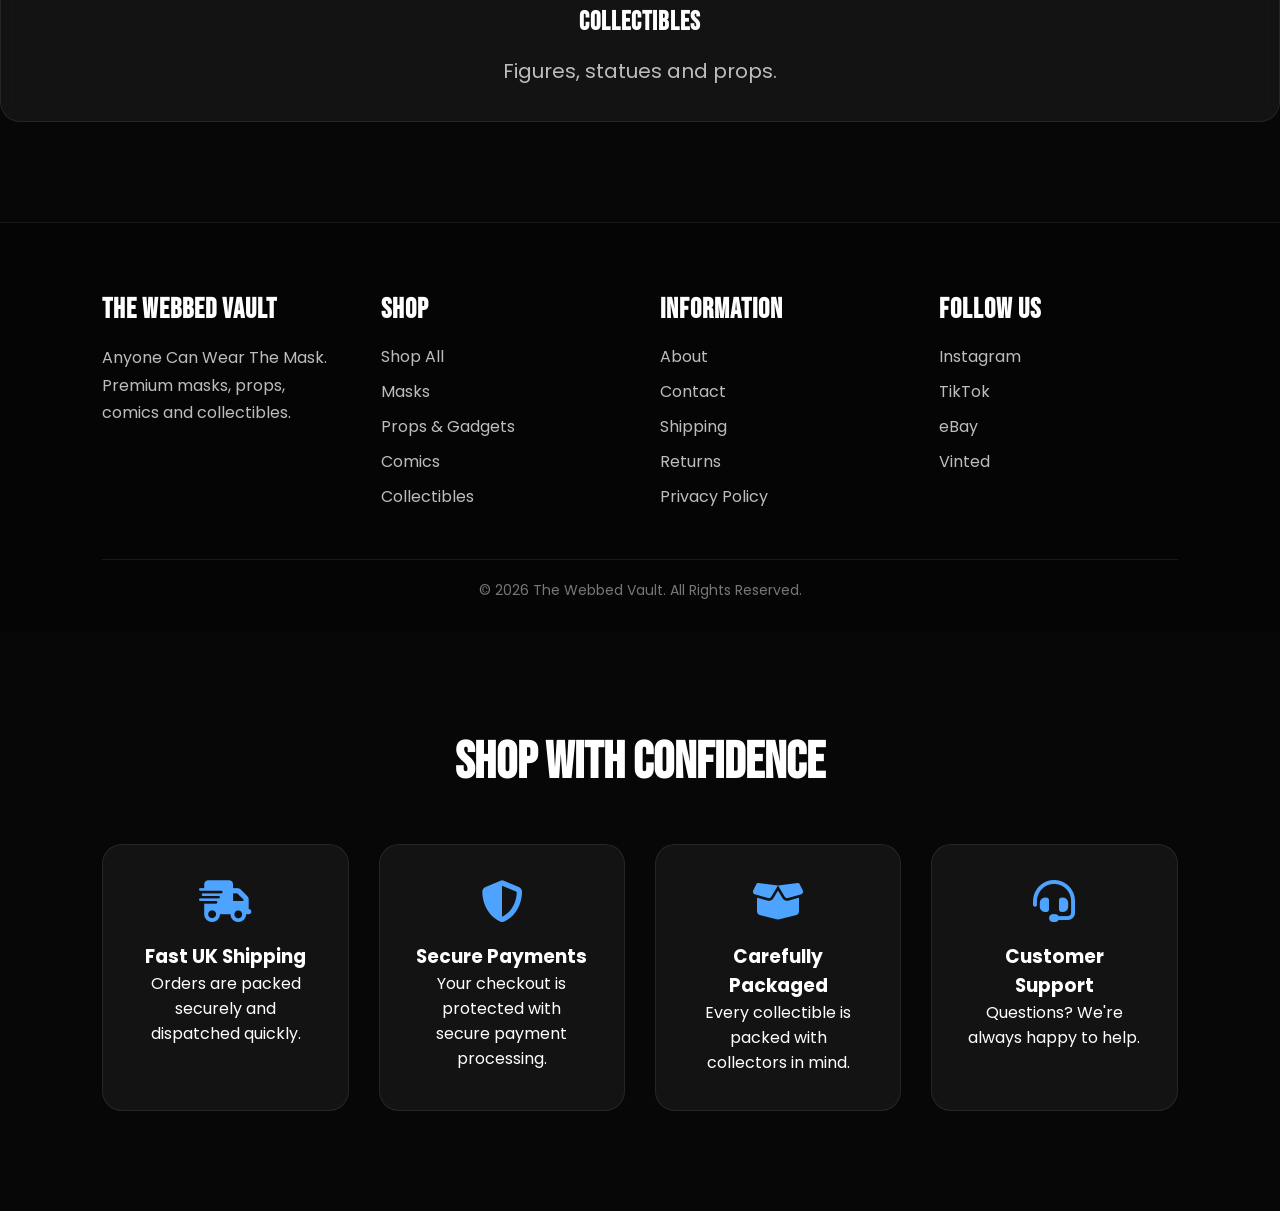
==== commit 7c924d26: "Update navigation icons with titles" ====
--- a/index.html
+++ b/index.html
@@ -54,21 +54,15 @@
     <li><a href="collectibles.html">Collectibles</a></li>
 
 </ul>
-</ul>
 <div class="nav-icons">
 
-    <a href="#" class="wishlist-icon">
-
+    <a href="#" title="Wishlist">
         <i class="fa-regular fa-heart"></i>
-
     </a>
 
-    <a href="cart.html" class="cart-icon">
-
+    <a href="cart.html" class="cart-icon" title="Cart">
         <i class="fa-solid fa-cart-shopping"></i>
-
         <span id="cartCount">0</span>
-
     </a>
 
 </div>
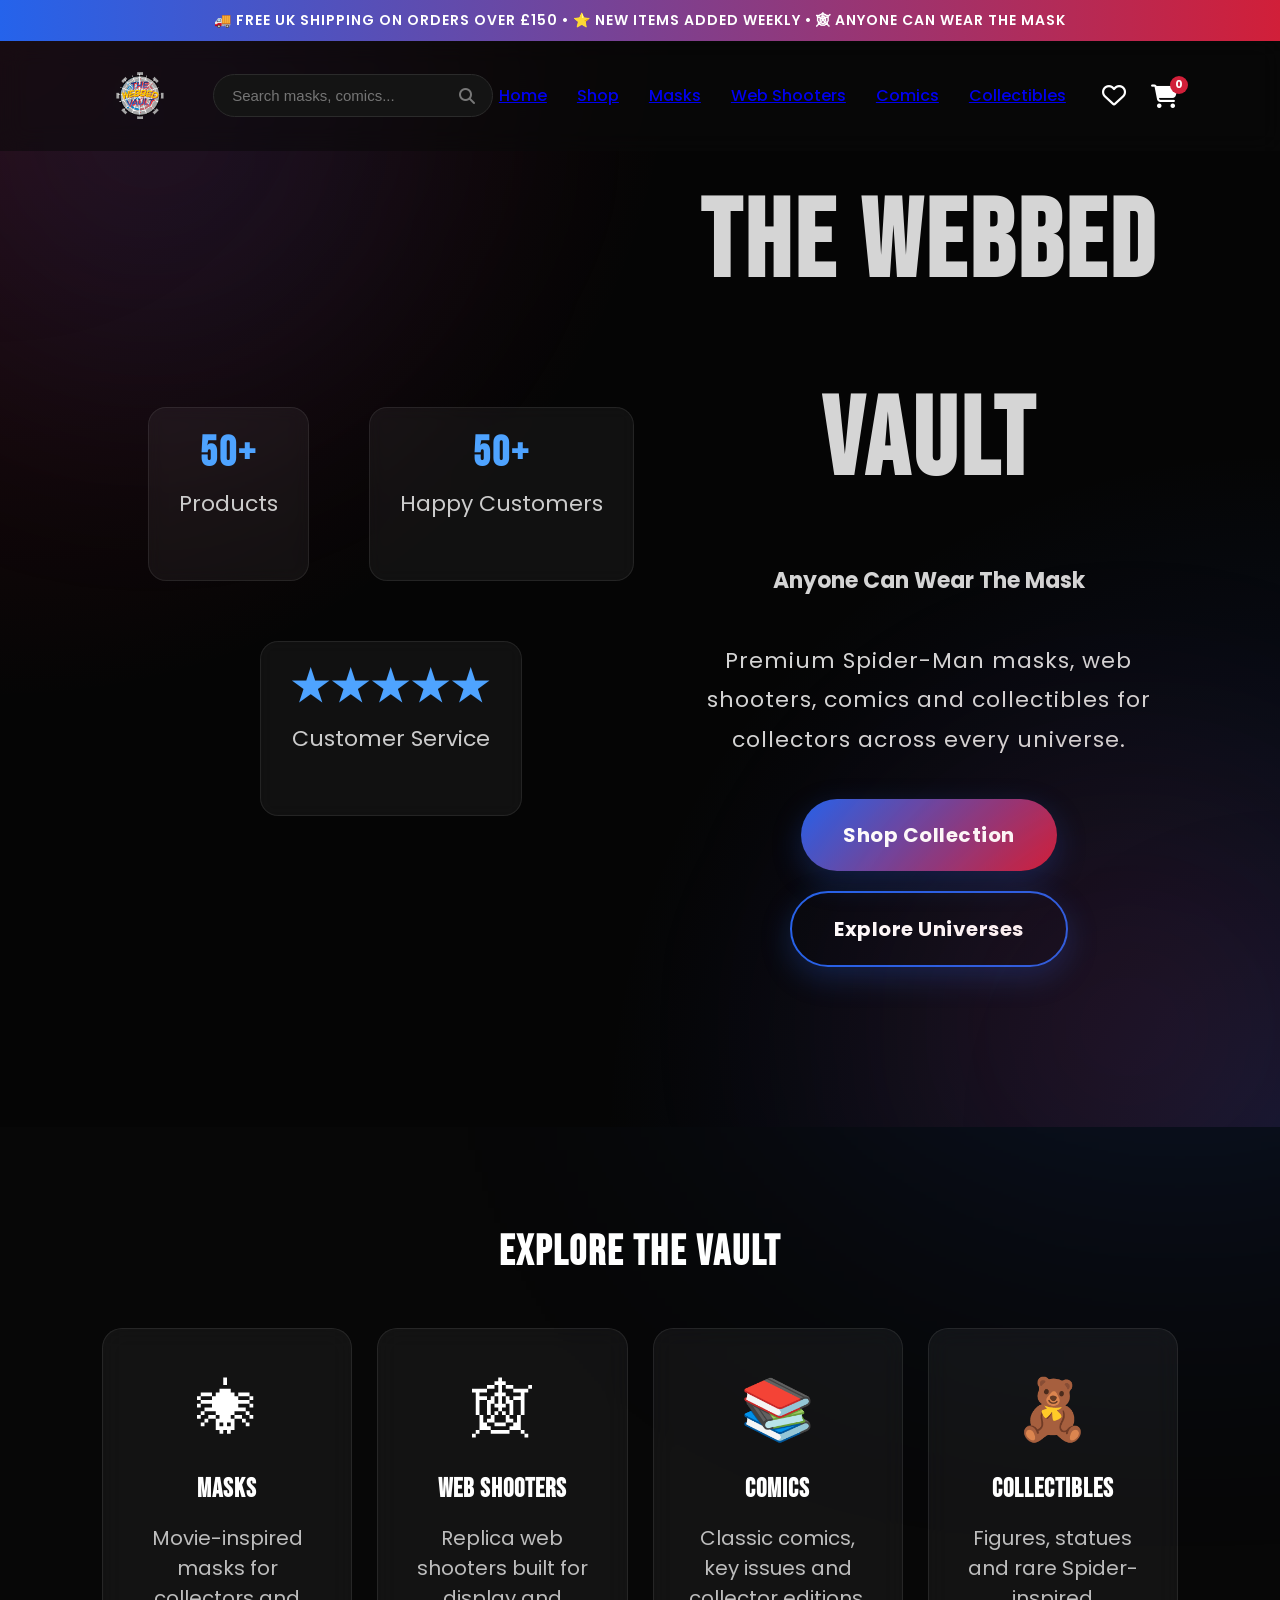
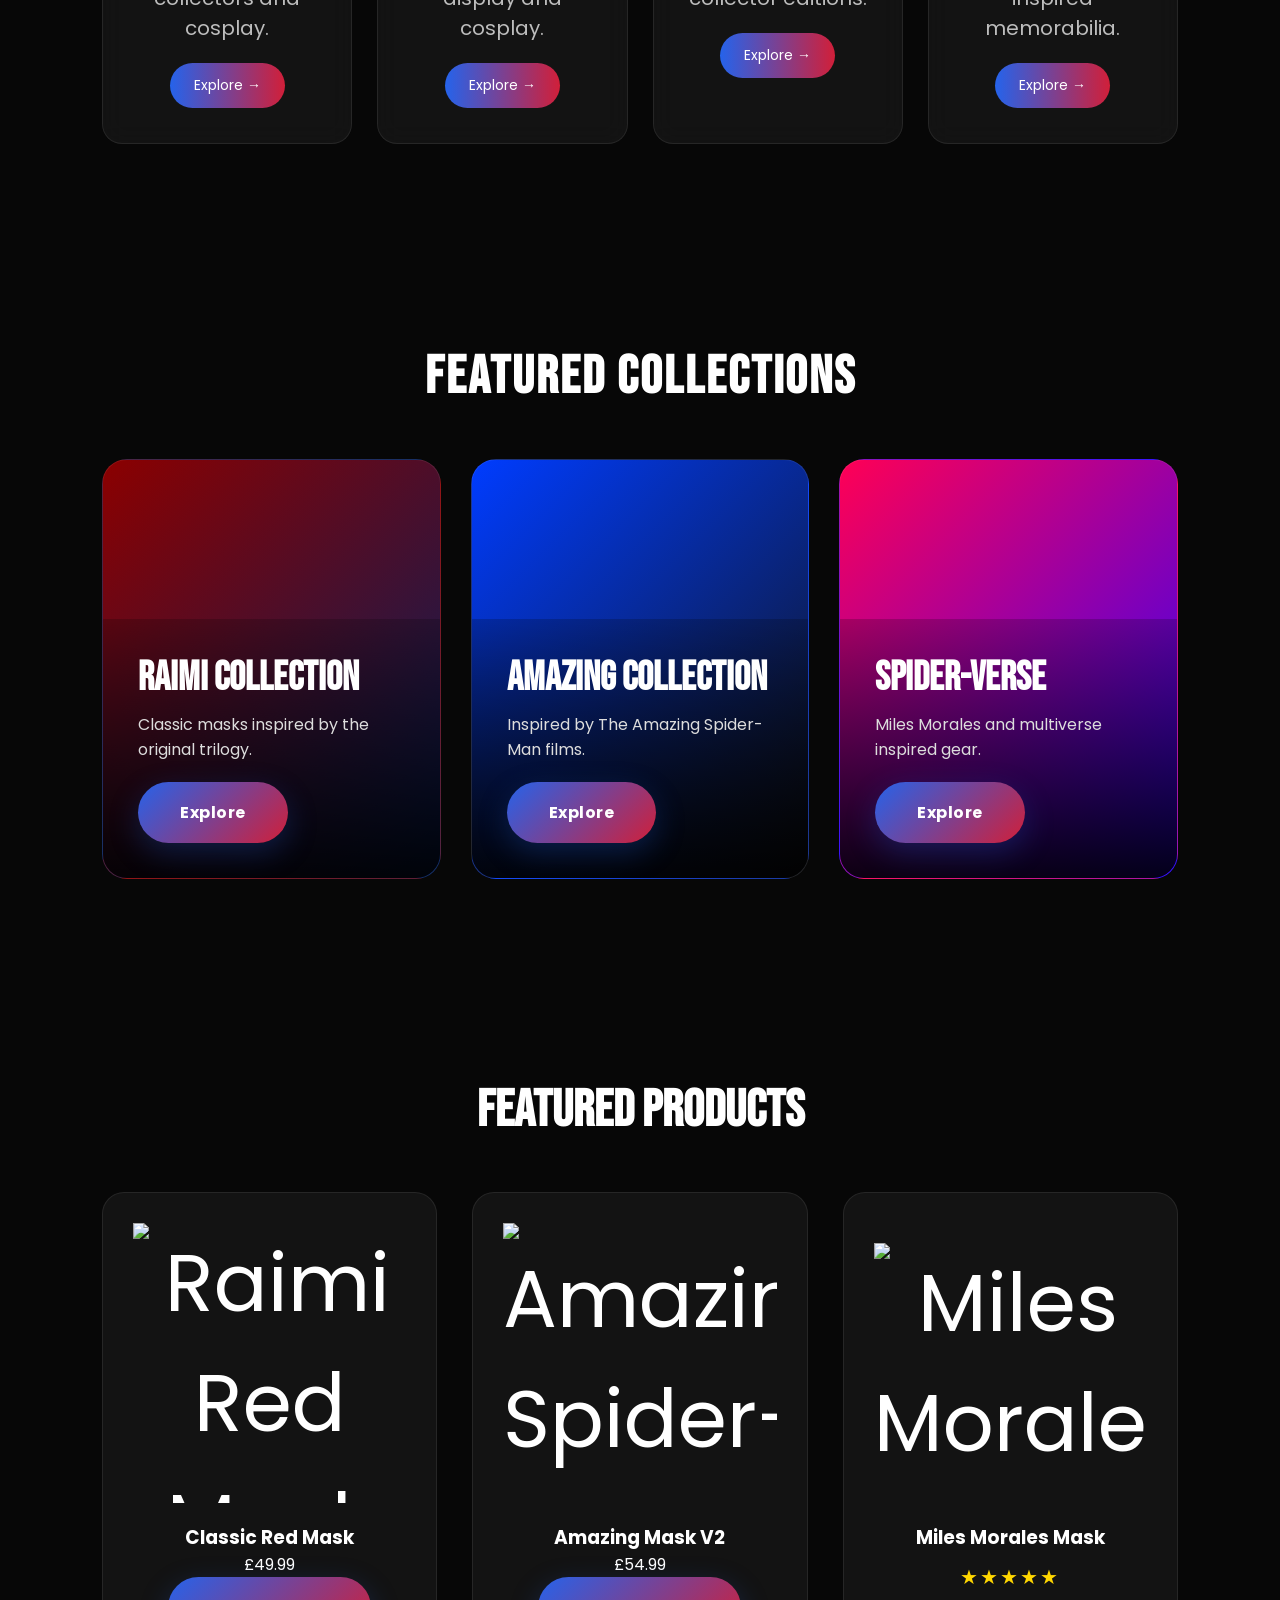
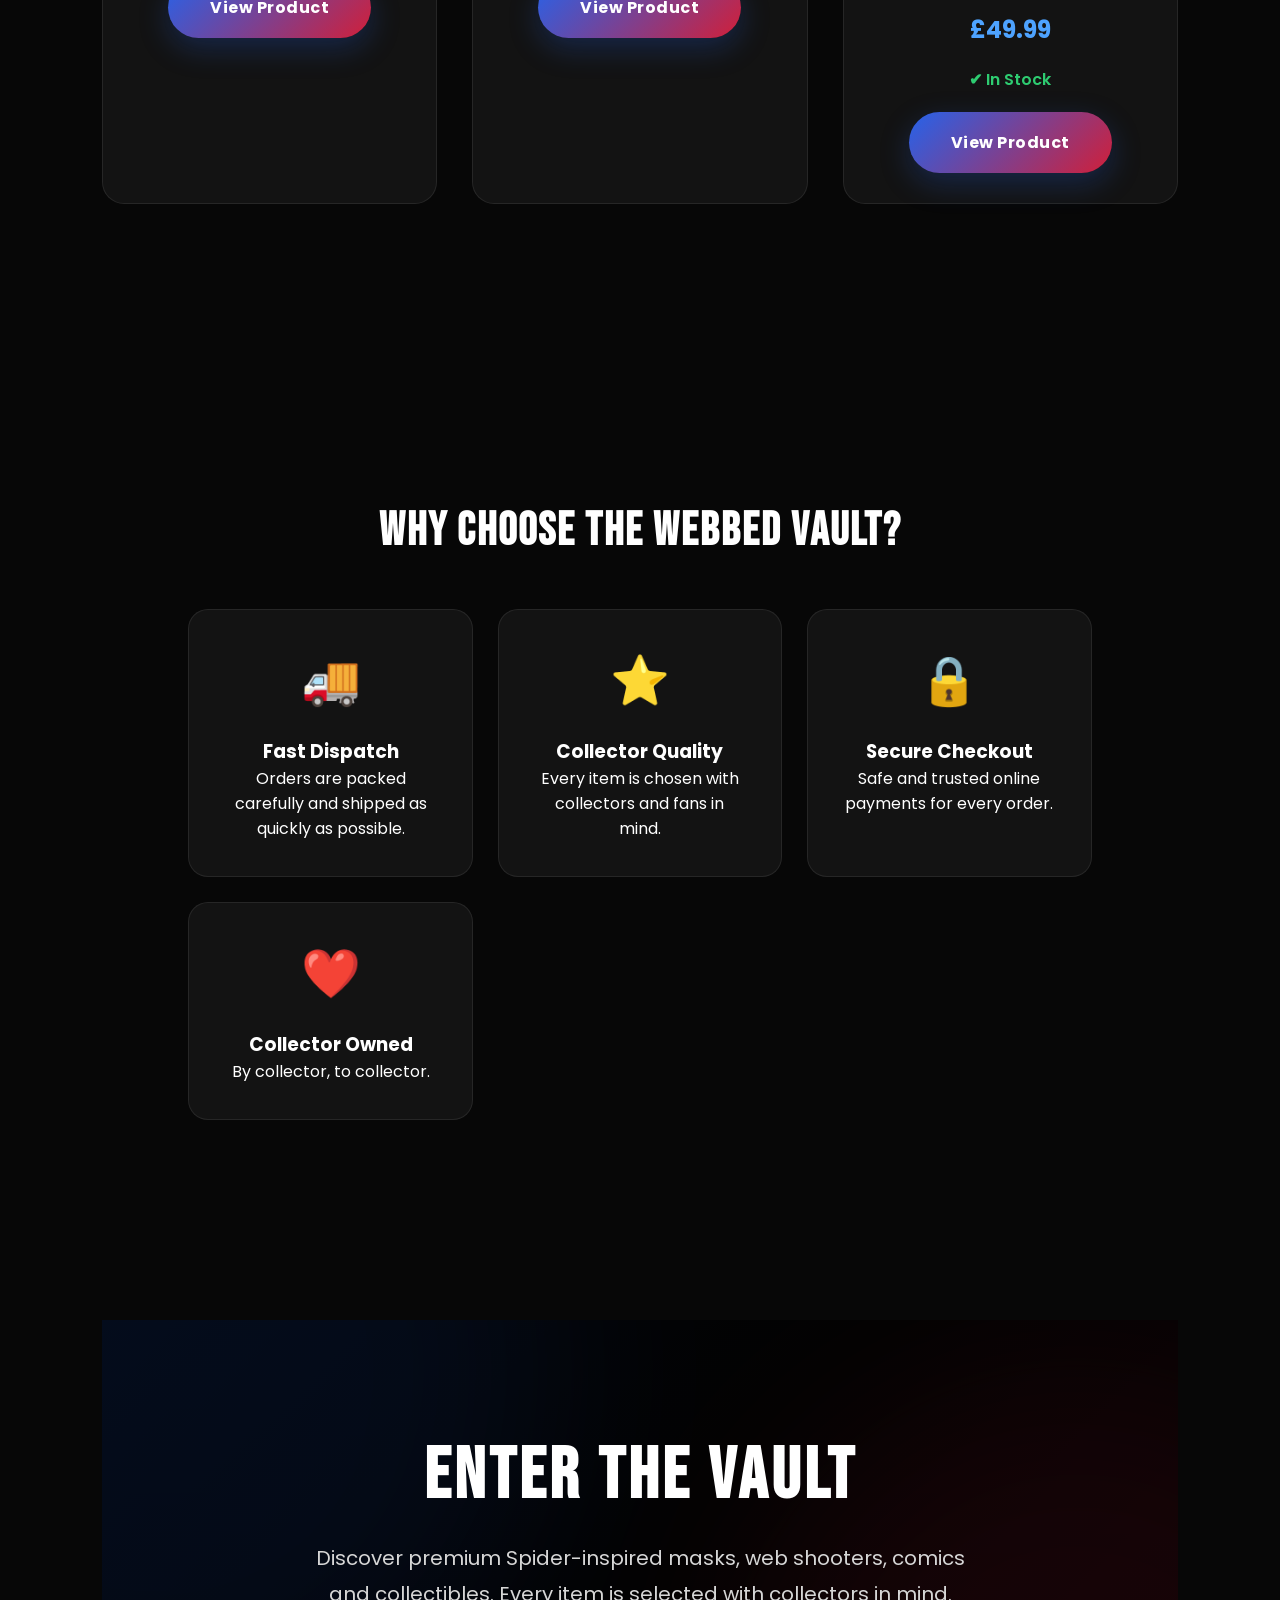
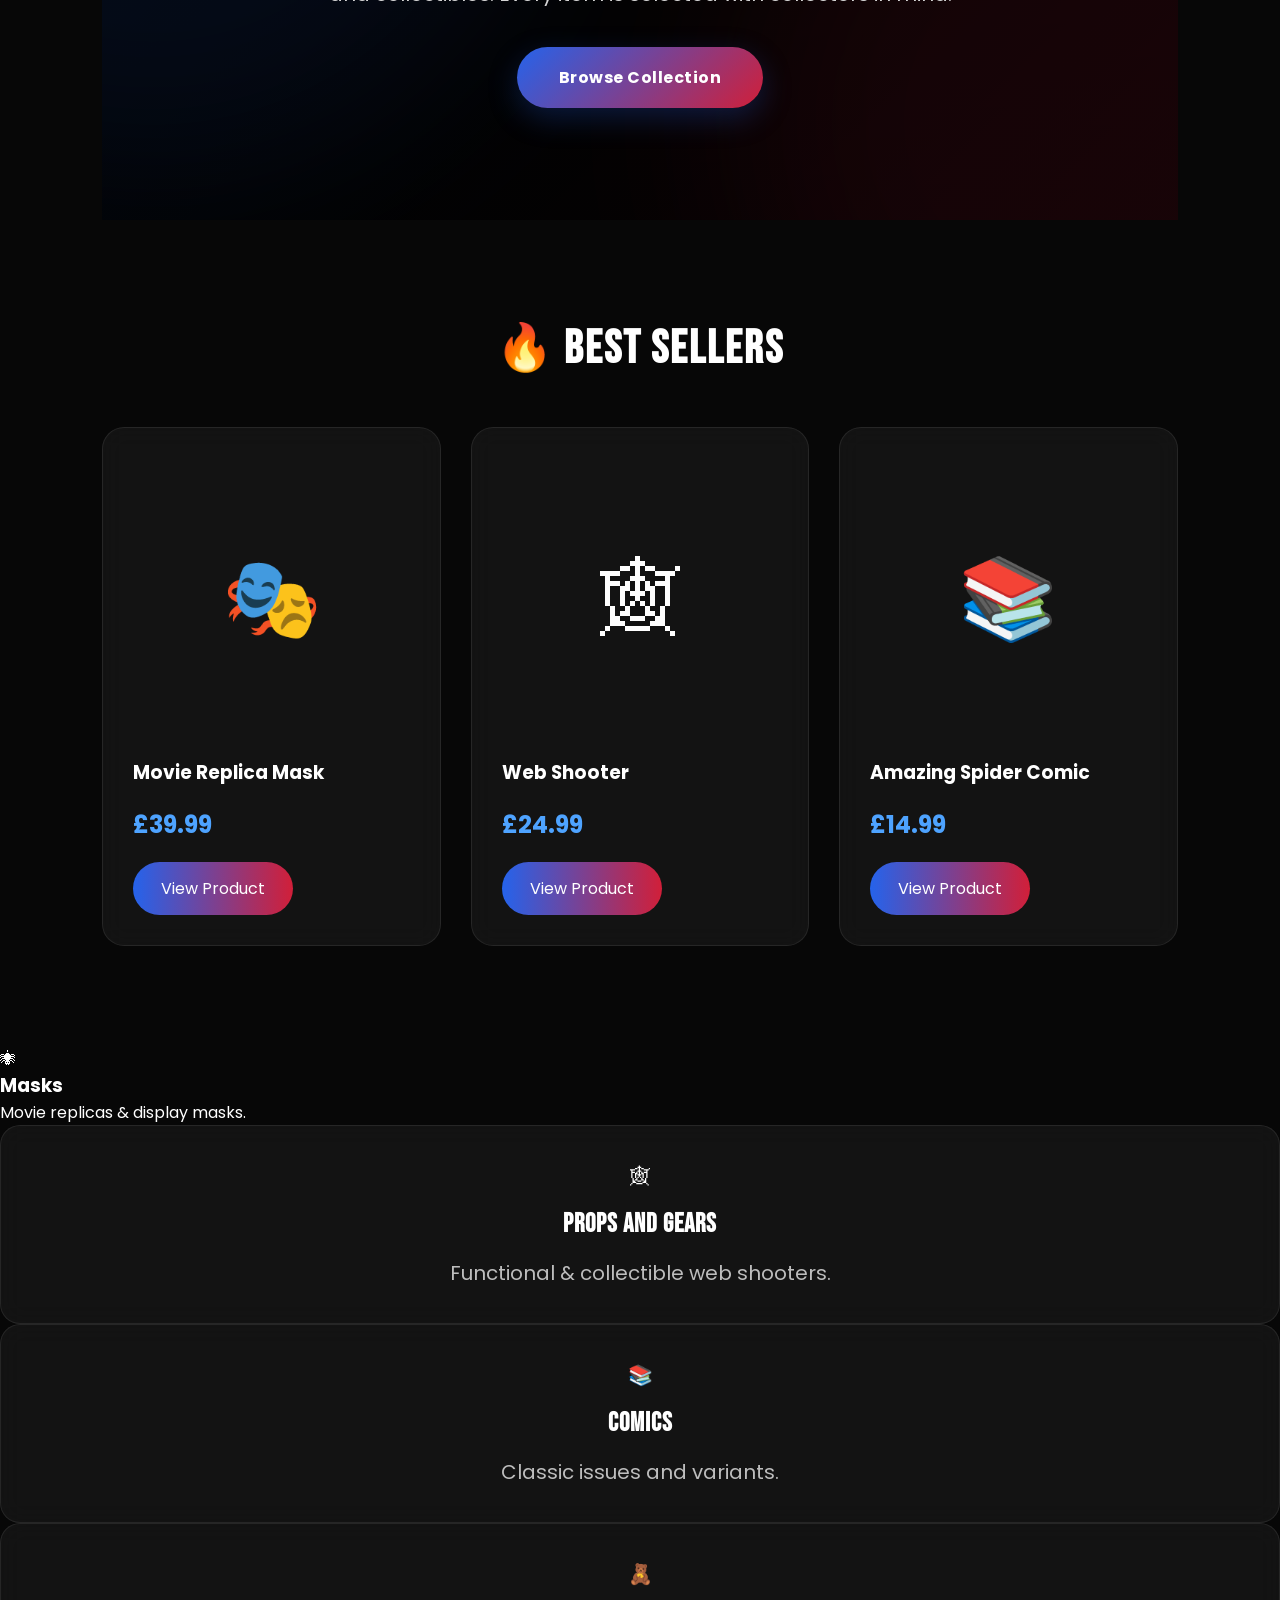
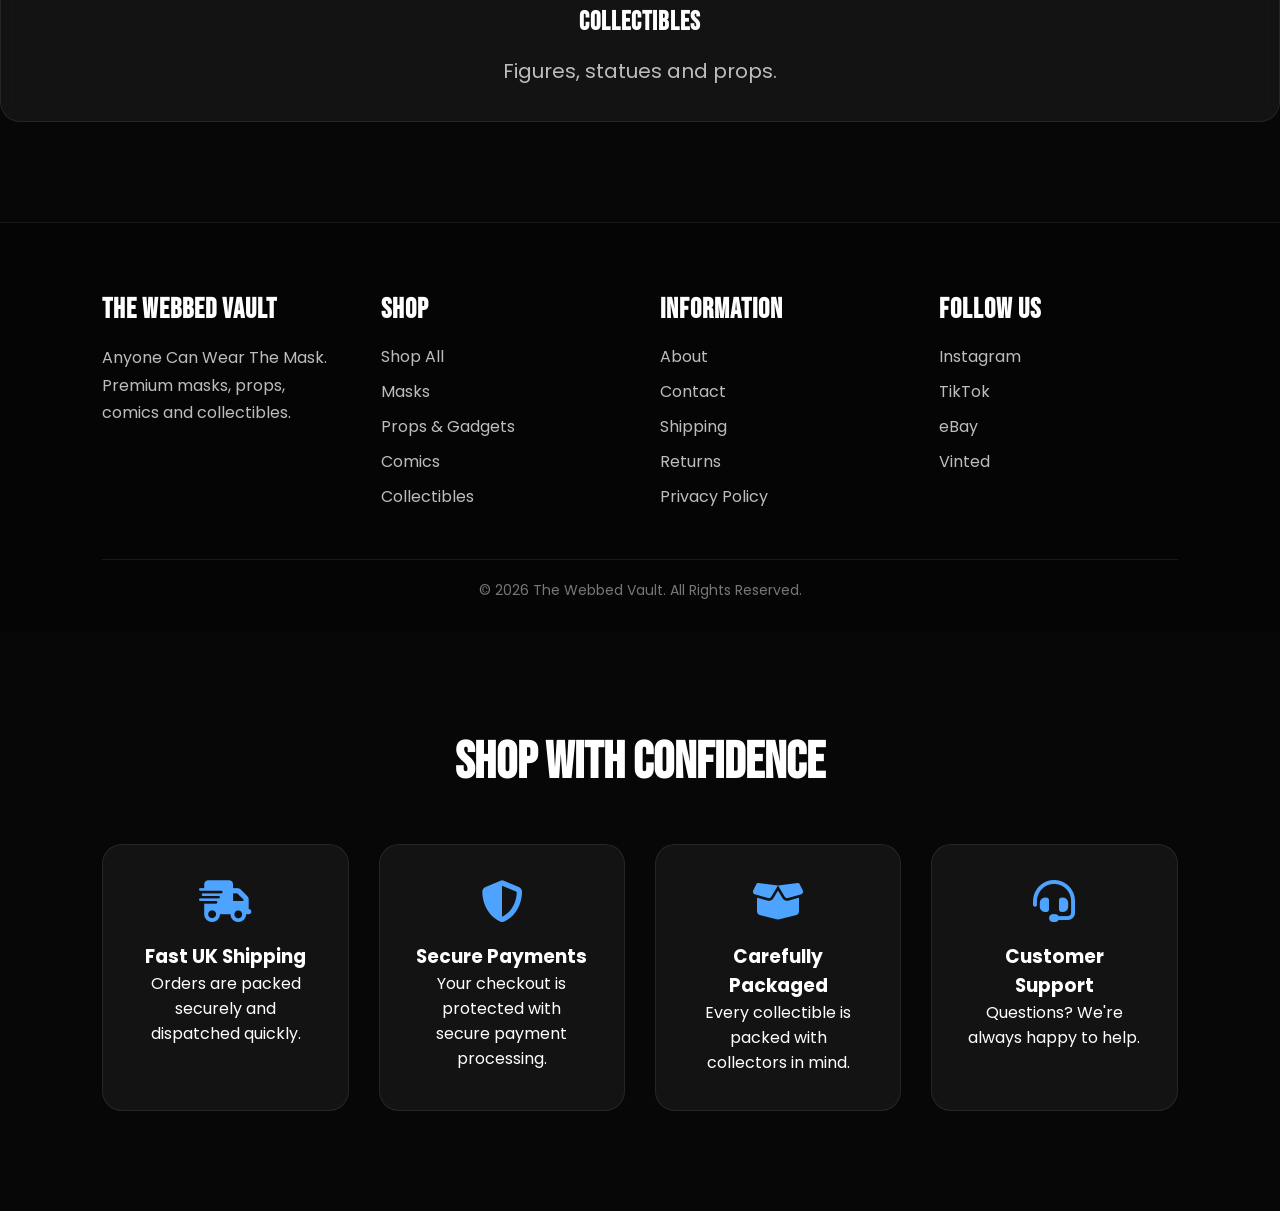
==== commit 2b8087fa: "Update index.html" ====
--- a/index.html
+++ b/index.html
@@ -37,7 +37,6 @@
 <i class="fa-solid fa-magnifying-glass"></i>
 
 </div>
-<ul>
 
 <ul class="nav-links">
 
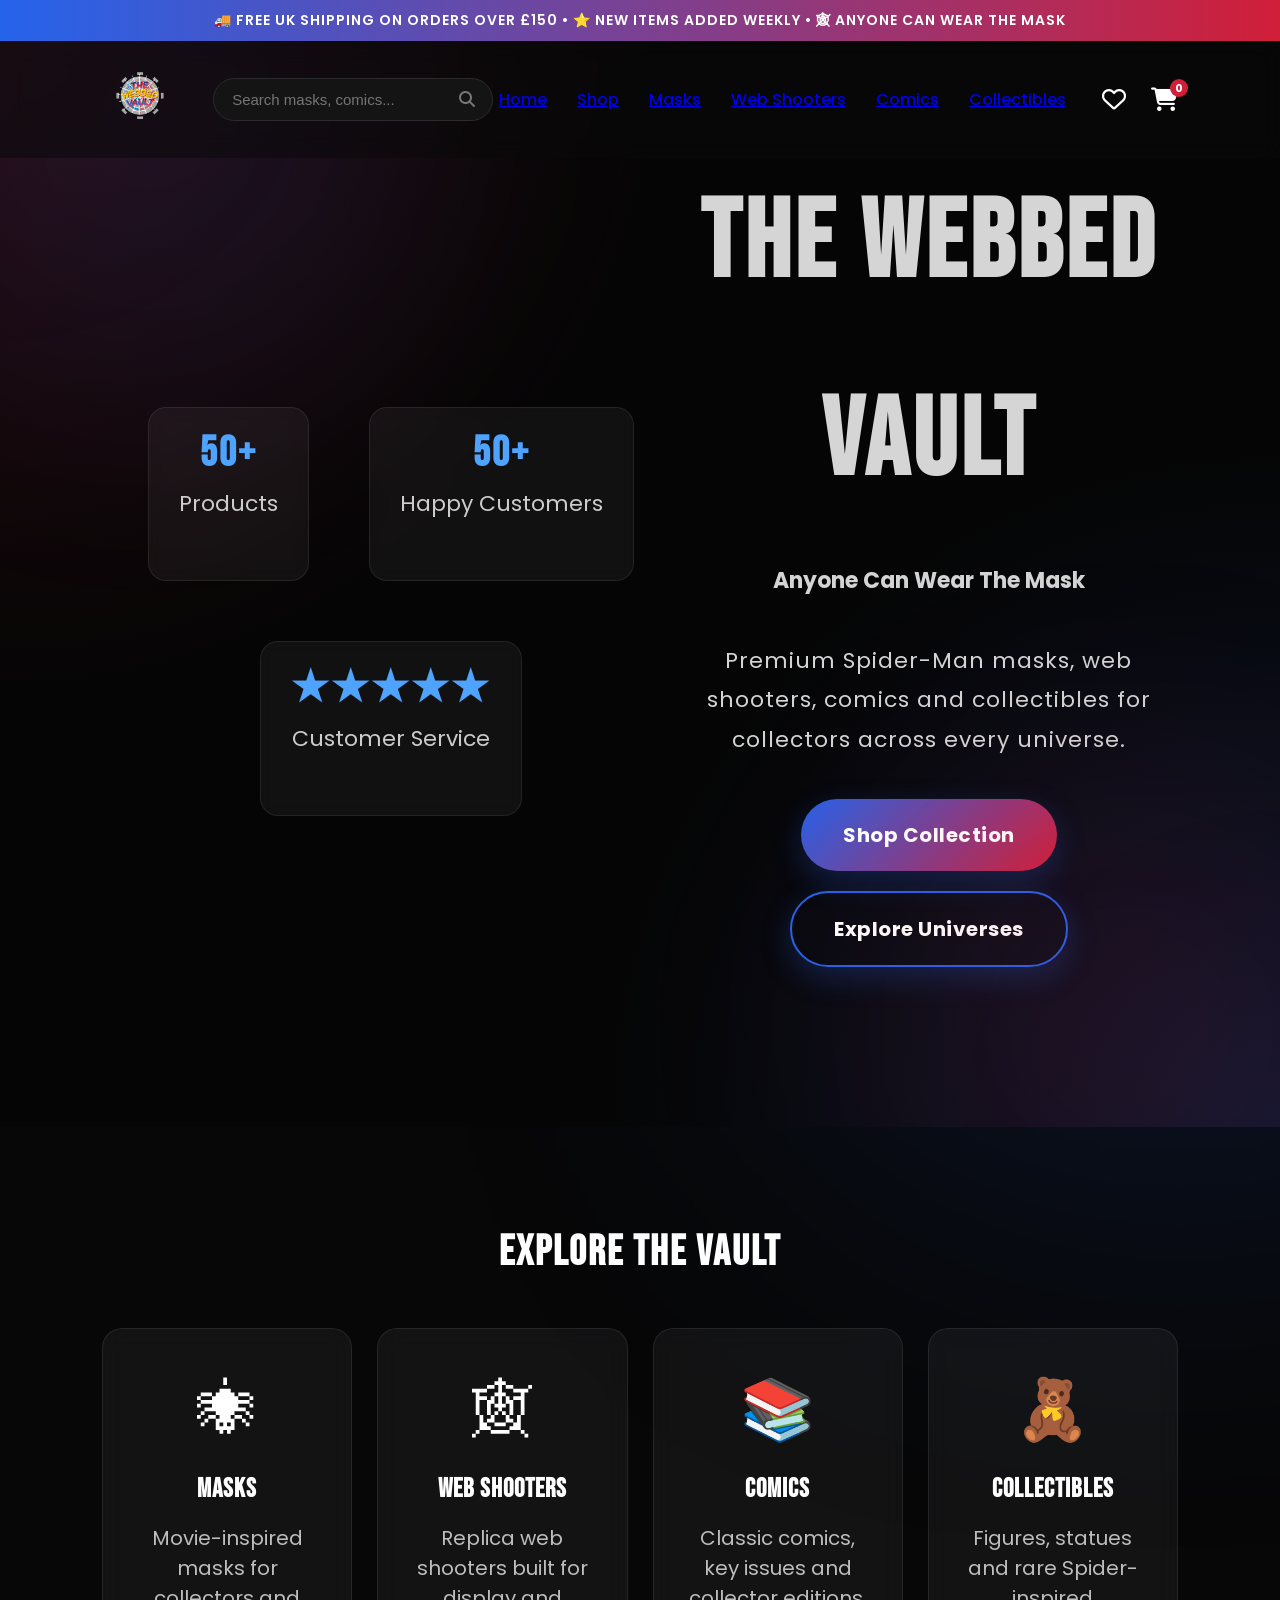
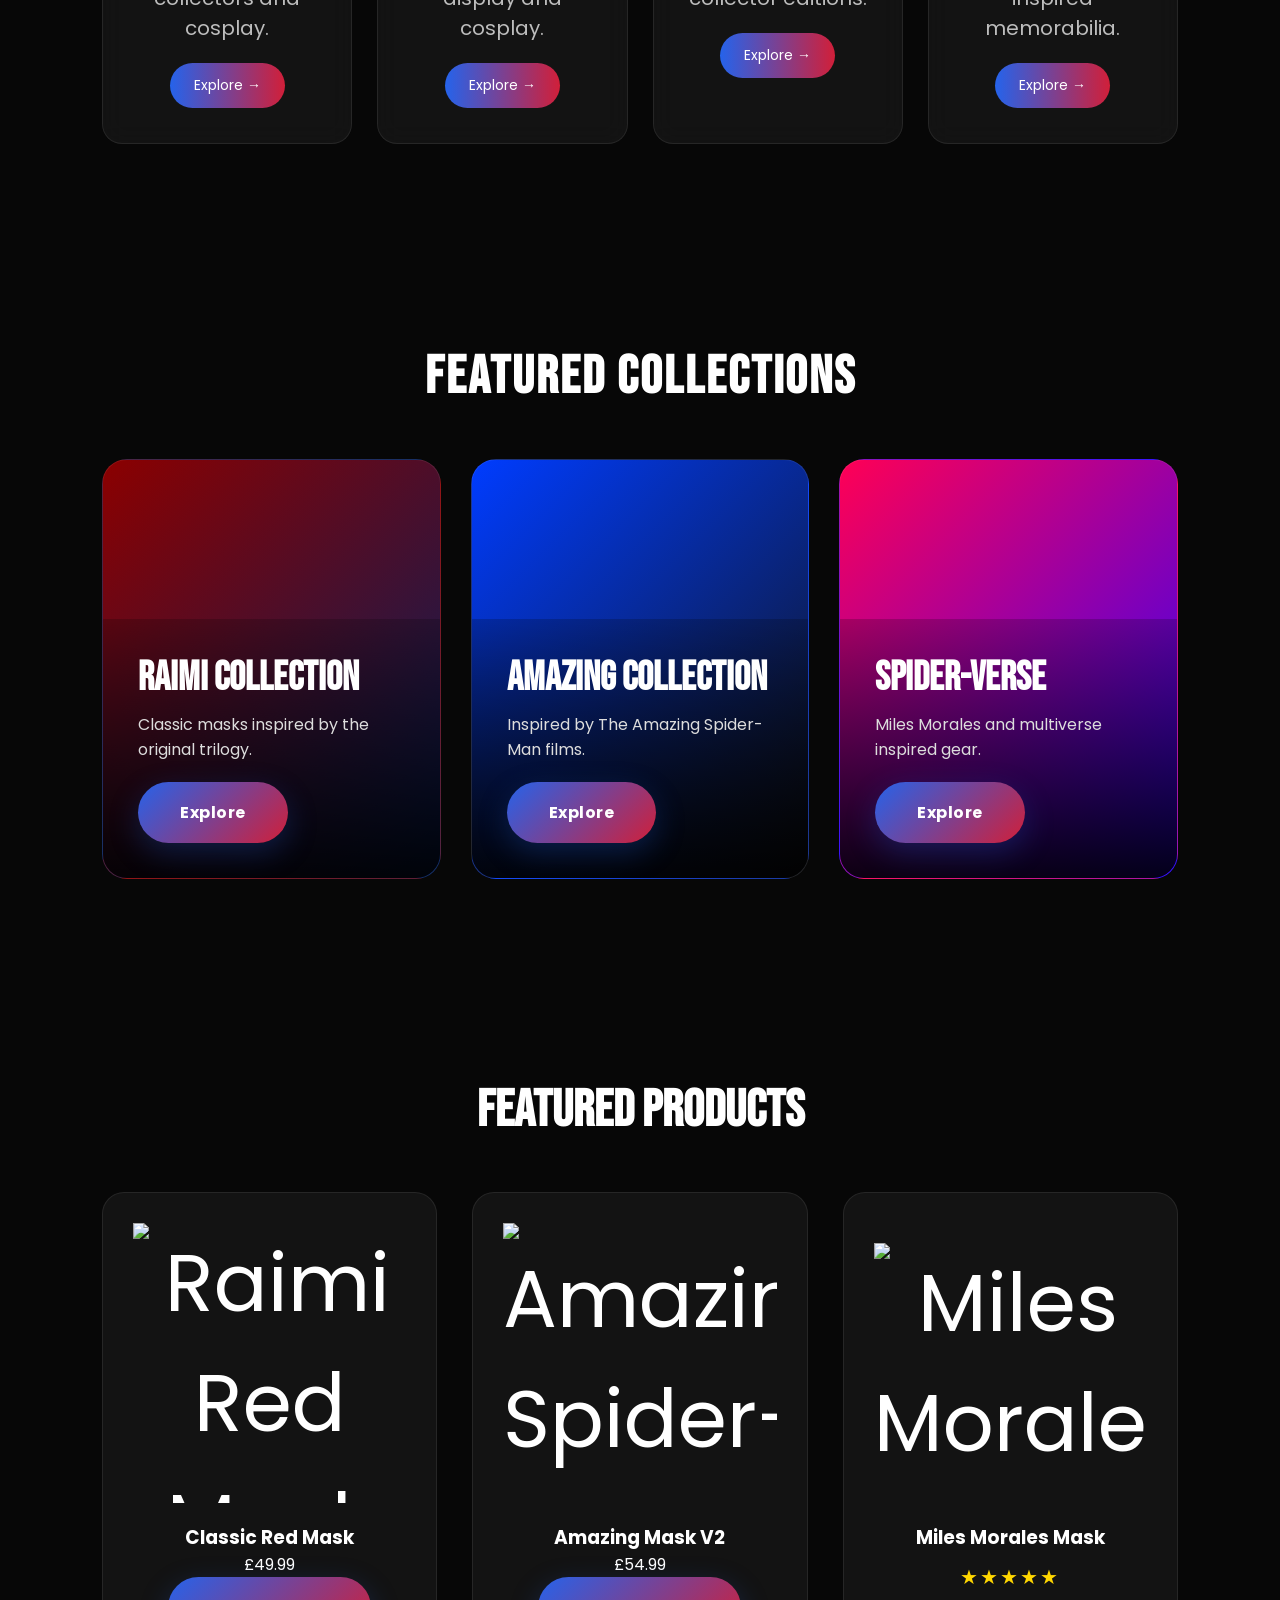
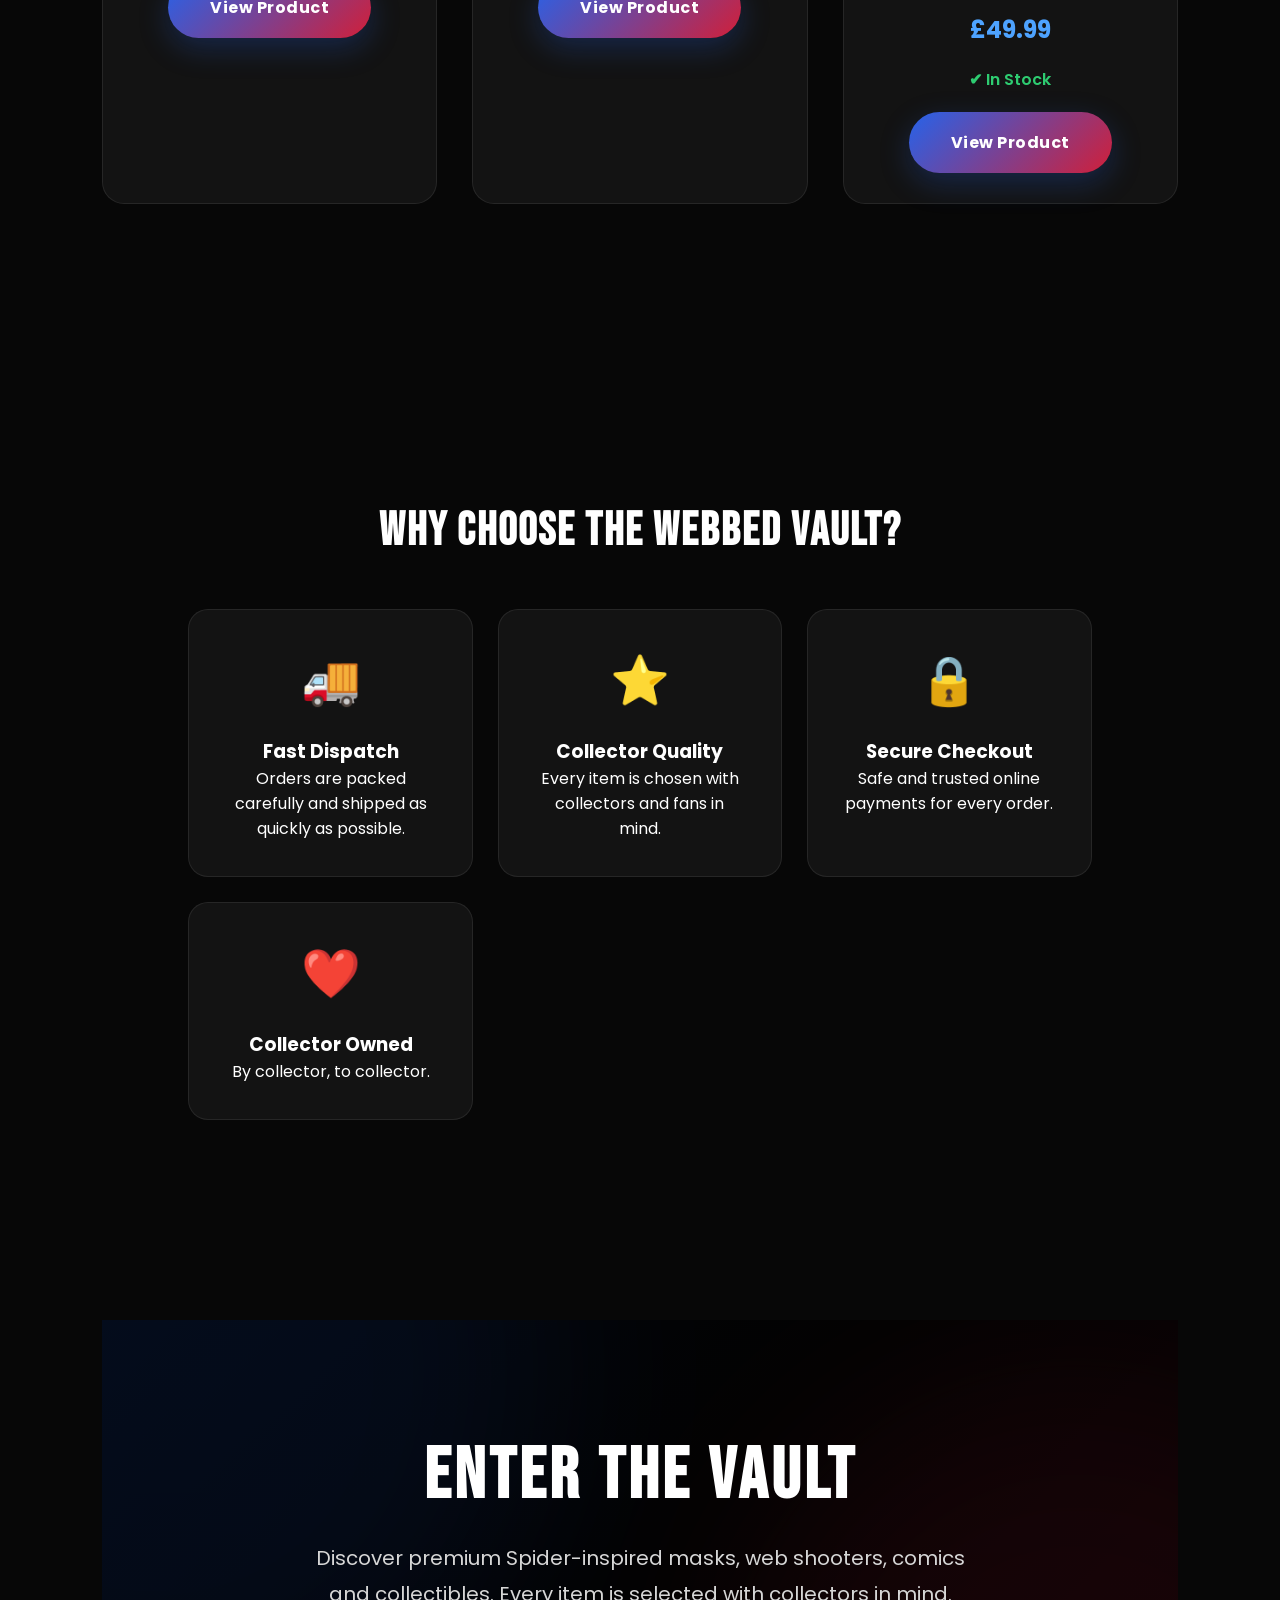
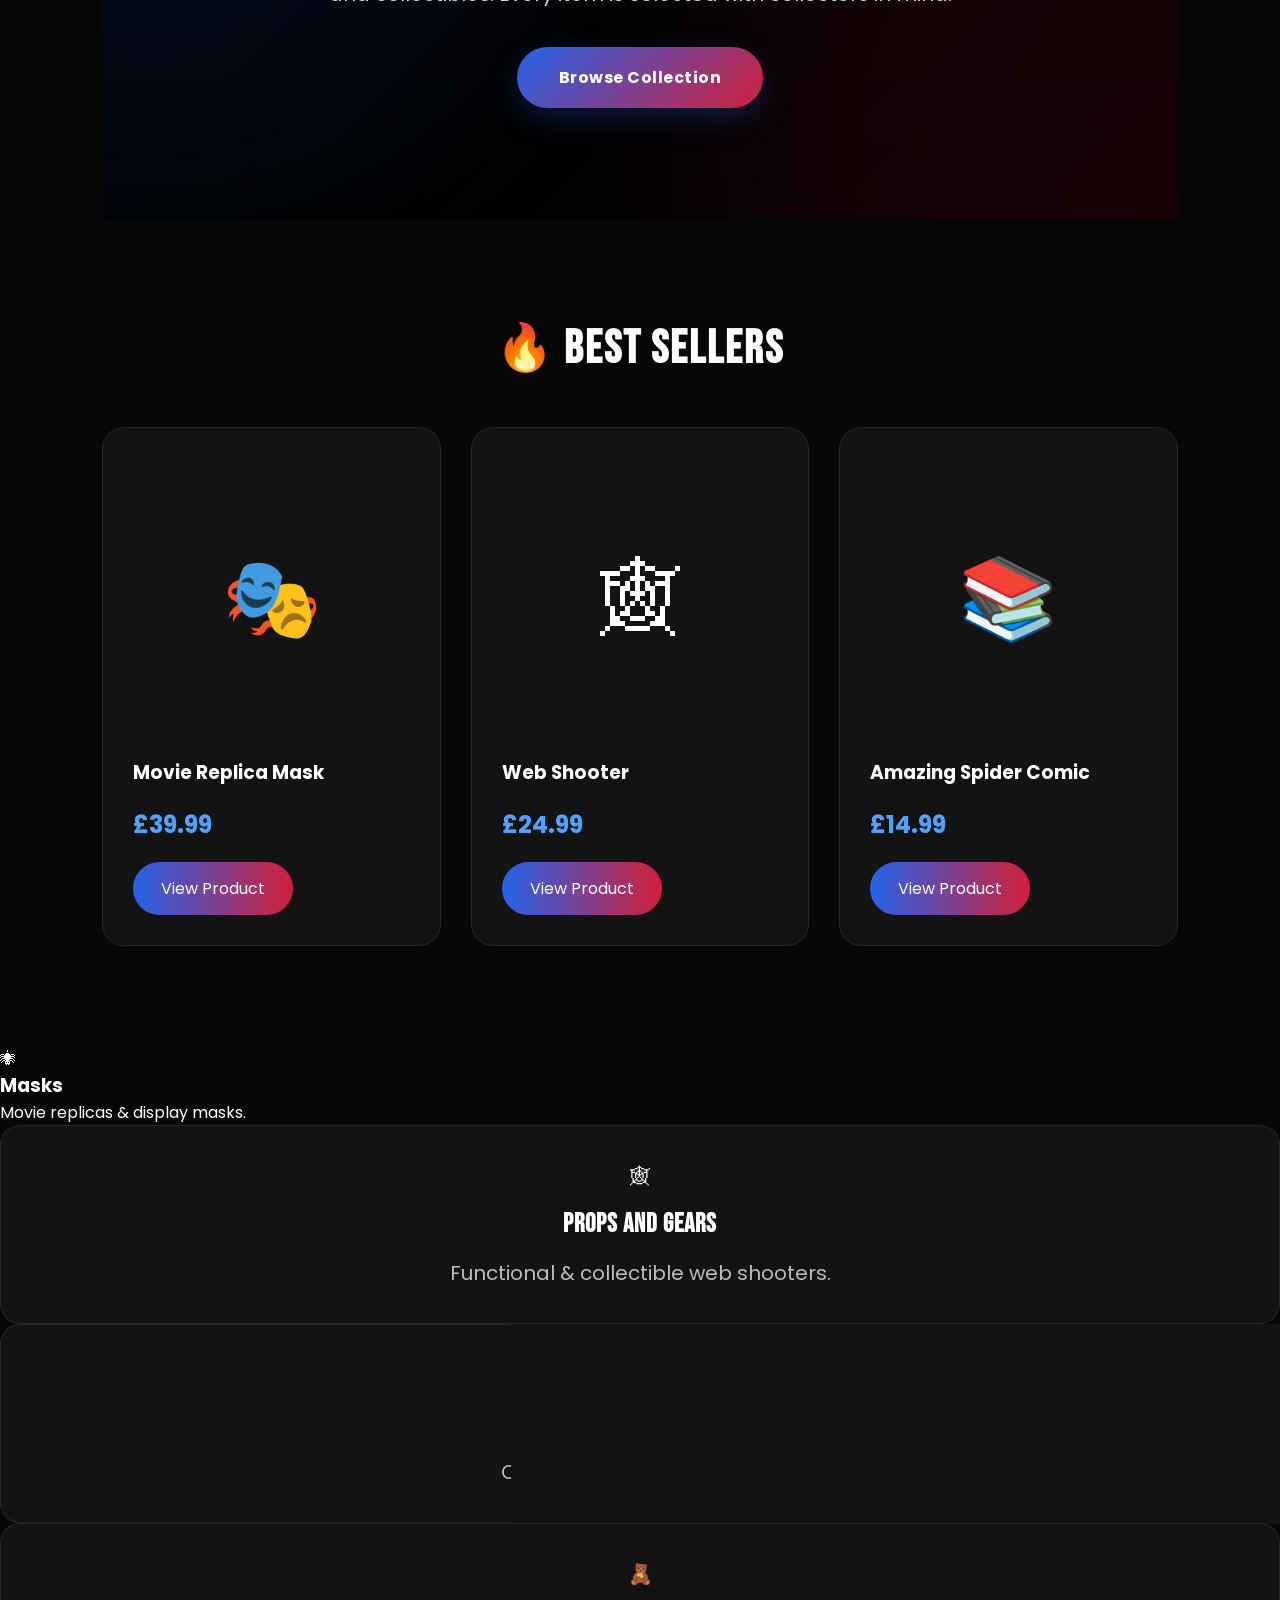
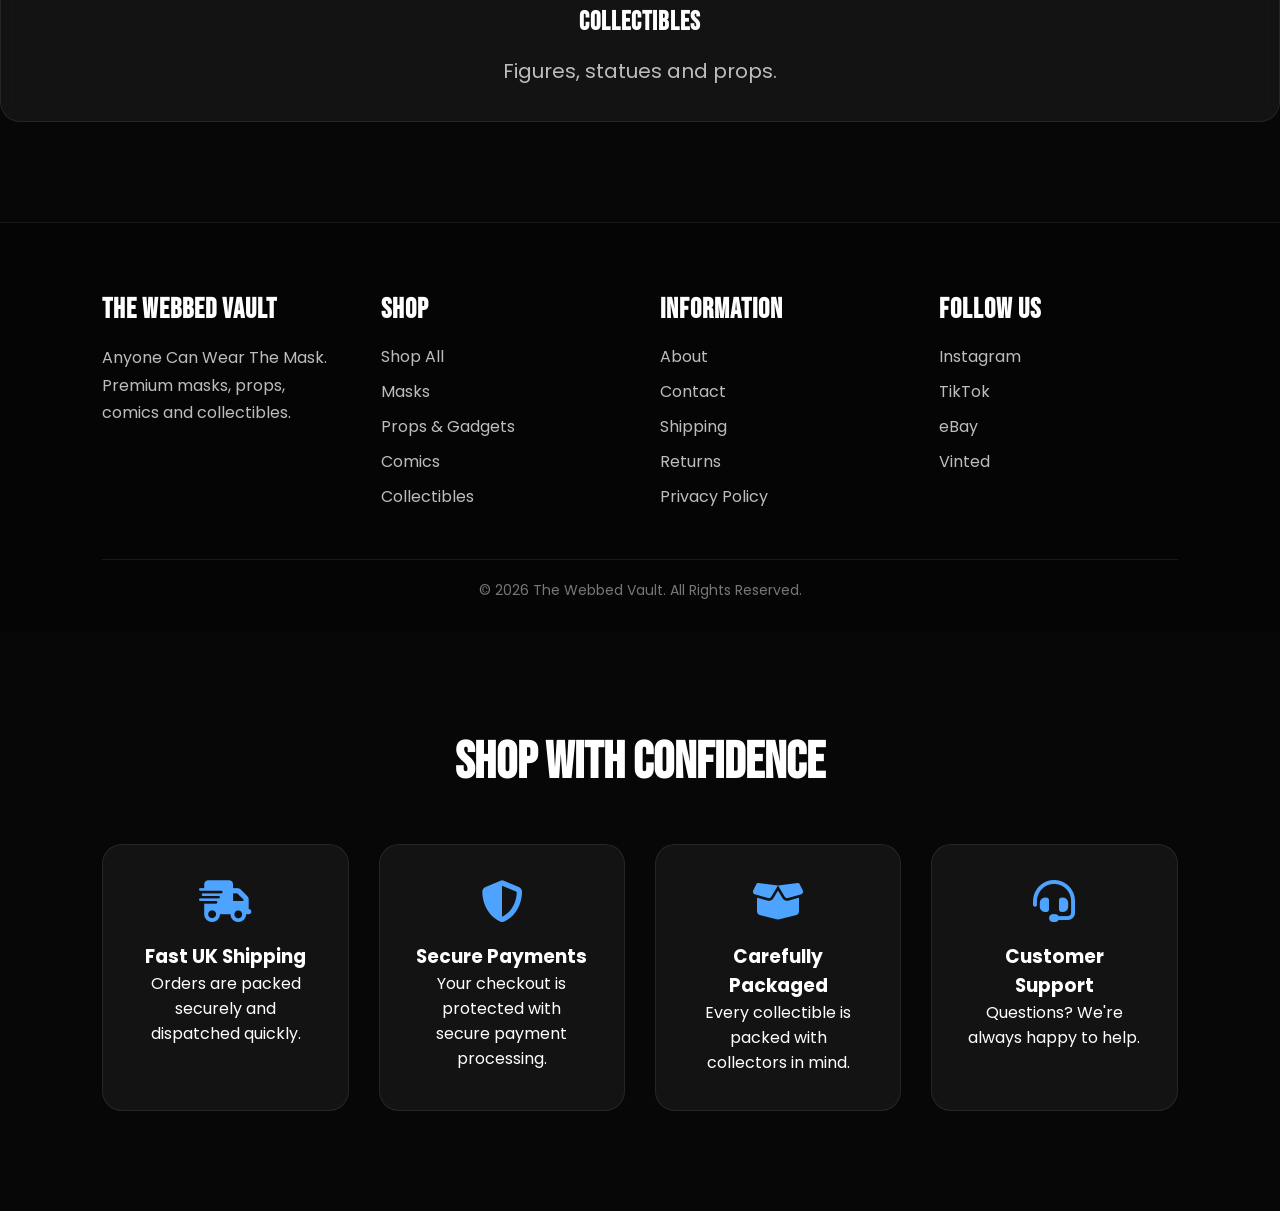
==== commit 9a0527d2: "Update navigation bar with logo and search input Refactor navigation structure and improve accessibi" ====
--- a/index.html
+++ b/index.html
@@ -24,47 +24,42 @@
 🚚 FREE UK SHIPPING ON ORDERS OVER £150 • ⭐ NEW ITEMS ADDED WEEKLY • 🕸 ANYONE CAN WEAR THE MASK
 
 </div>
-<nav>
-
-<img src="Logo.png" class="logo">  
-<div class="nav-search">
-
-<input
-type="text"
-placeholder="Search masks, comics..."
->
-
-<i class="fa-solid fa-magnifying-glass"></i>
-
-</div>
-
-<ul class="nav-links">
-
-    <li><a href="index.html">Home</a></li>
-
-    <li><a href="shop.html">Shop</a></li>
-
-    <li><a href="masks.html">Masks</a></li>
-
-    <li><a href="props and gears.html">Web Shooters</a></li>
-
-    <li><a href="comics.html">Comics</a></li>
-
-    <li><a href="collectibles.html">Collectibles</a></li>
-
-</ul>
-<div class="nav-icons">
-
-    <a href="#" title="Wishlist">
-        <i class="fa-regular fa-heart"></i>
+<nav class="navbar">
+
+    <a href="index.html">
+        <img src="Logo.png" class="logo" alt="The Webbed Vault Logo">
     </a>
 
-    <a href="cart.html" class="cart-icon" title="Cart">
-        <i class="fa-solid fa-cart-shopping"></i>
-        <span id="cartCount">0</span>
-    </a>
-
-</div>
+    <div class="nav-search">
+        <input
+            type="text"
+            placeholder="Search masks, comics..."
+        >
+        <i class="fa-solid fa-magnifying-glass"></i>
+    </div>
+
+    <ul class="nav-links">
+        <li><a href="index.html">Home</a></li>
+        <li><a href="shop.html">Shop</a></li>
+        <li><a href="masks.html">Masks</a></li>
+        <li><a href="props and gears.html">Web Shooters</a></li>
+        <li><a href="comics.html">Comics</a></li>
+        <li><a href="collectibles.html">Collectibles</a></li>
+    </ul>
+
+    <div class="nav-icons">
+
+        <a href="#" title="Wishlist">
+            <i class="fa-regular fa-heart"></i>
+        </a>
+
+        <a href="cart.html" class="cart-icon" title="Cart">
+            <i class="fa-solid fa-cart-shopping"></i>
+            <span id="cartCount">0</span>
+        </a>
+
+    </div>
+
 </nav>
 
 
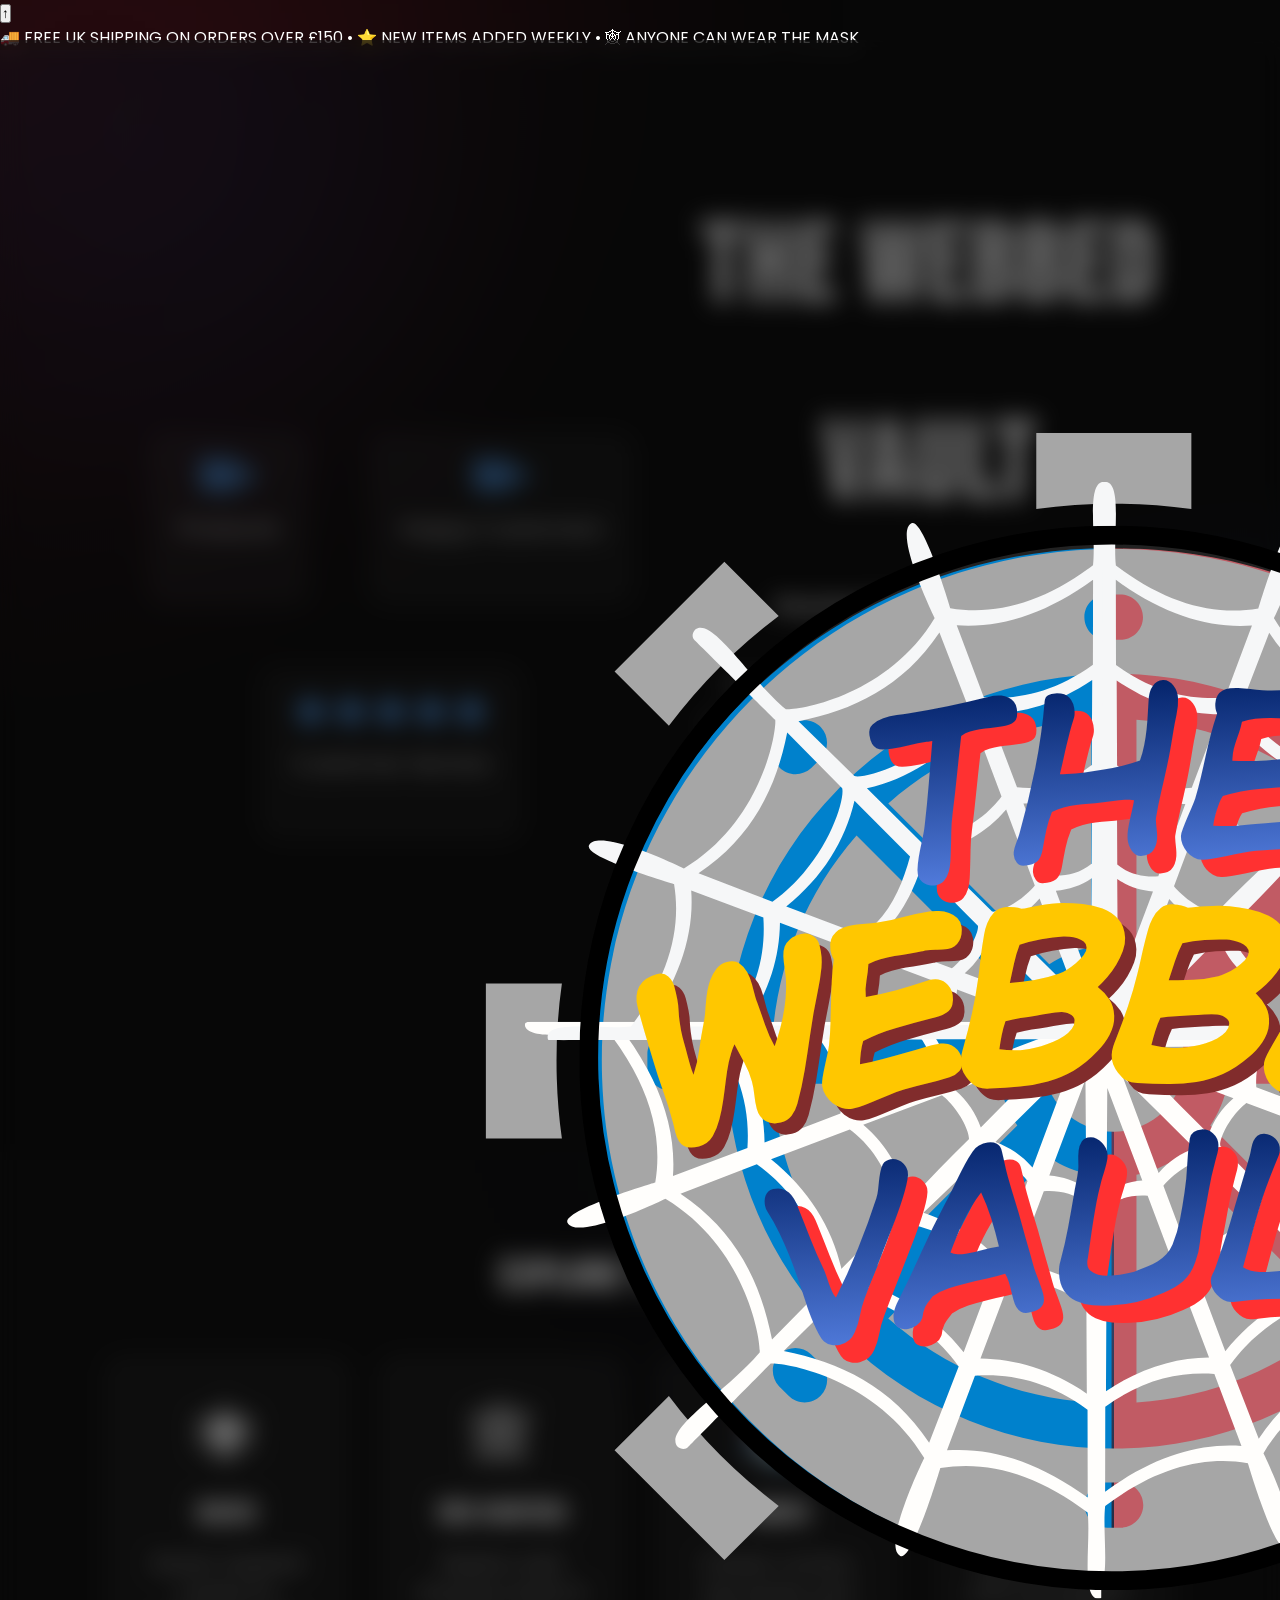
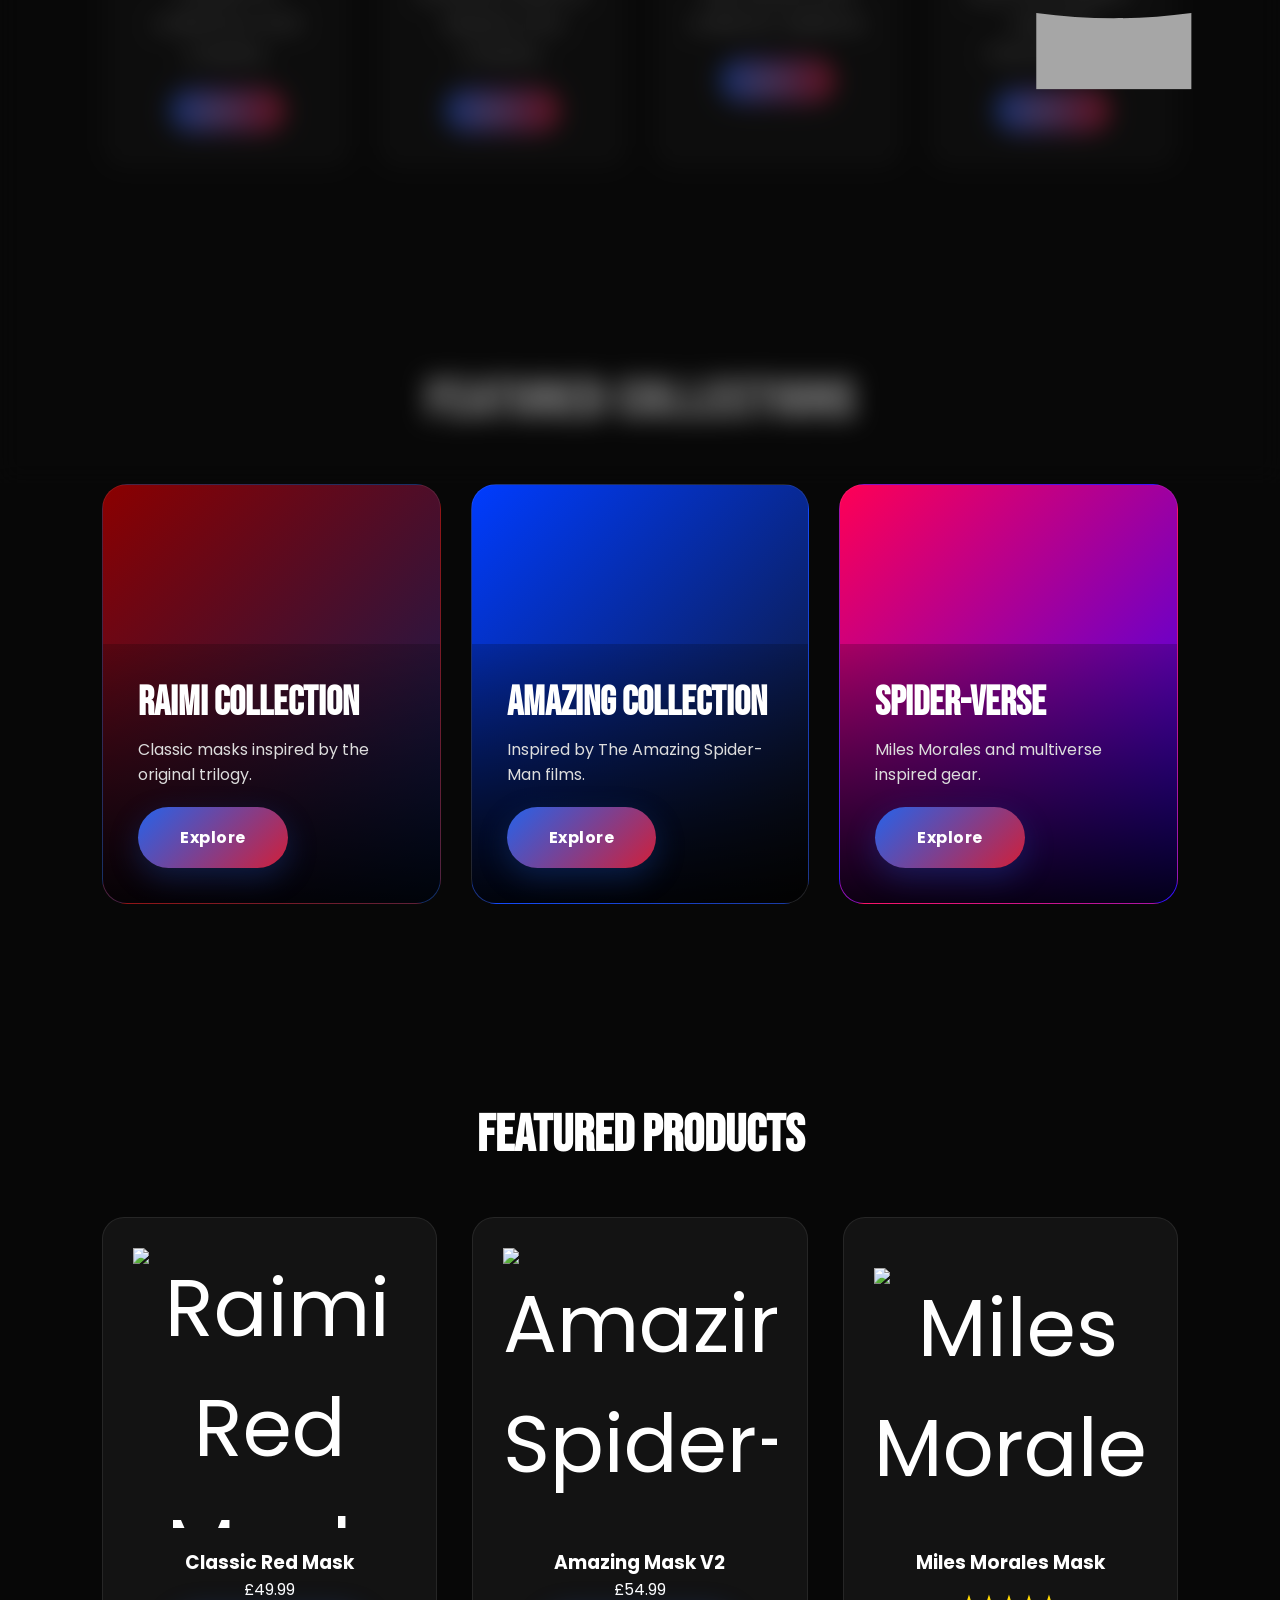
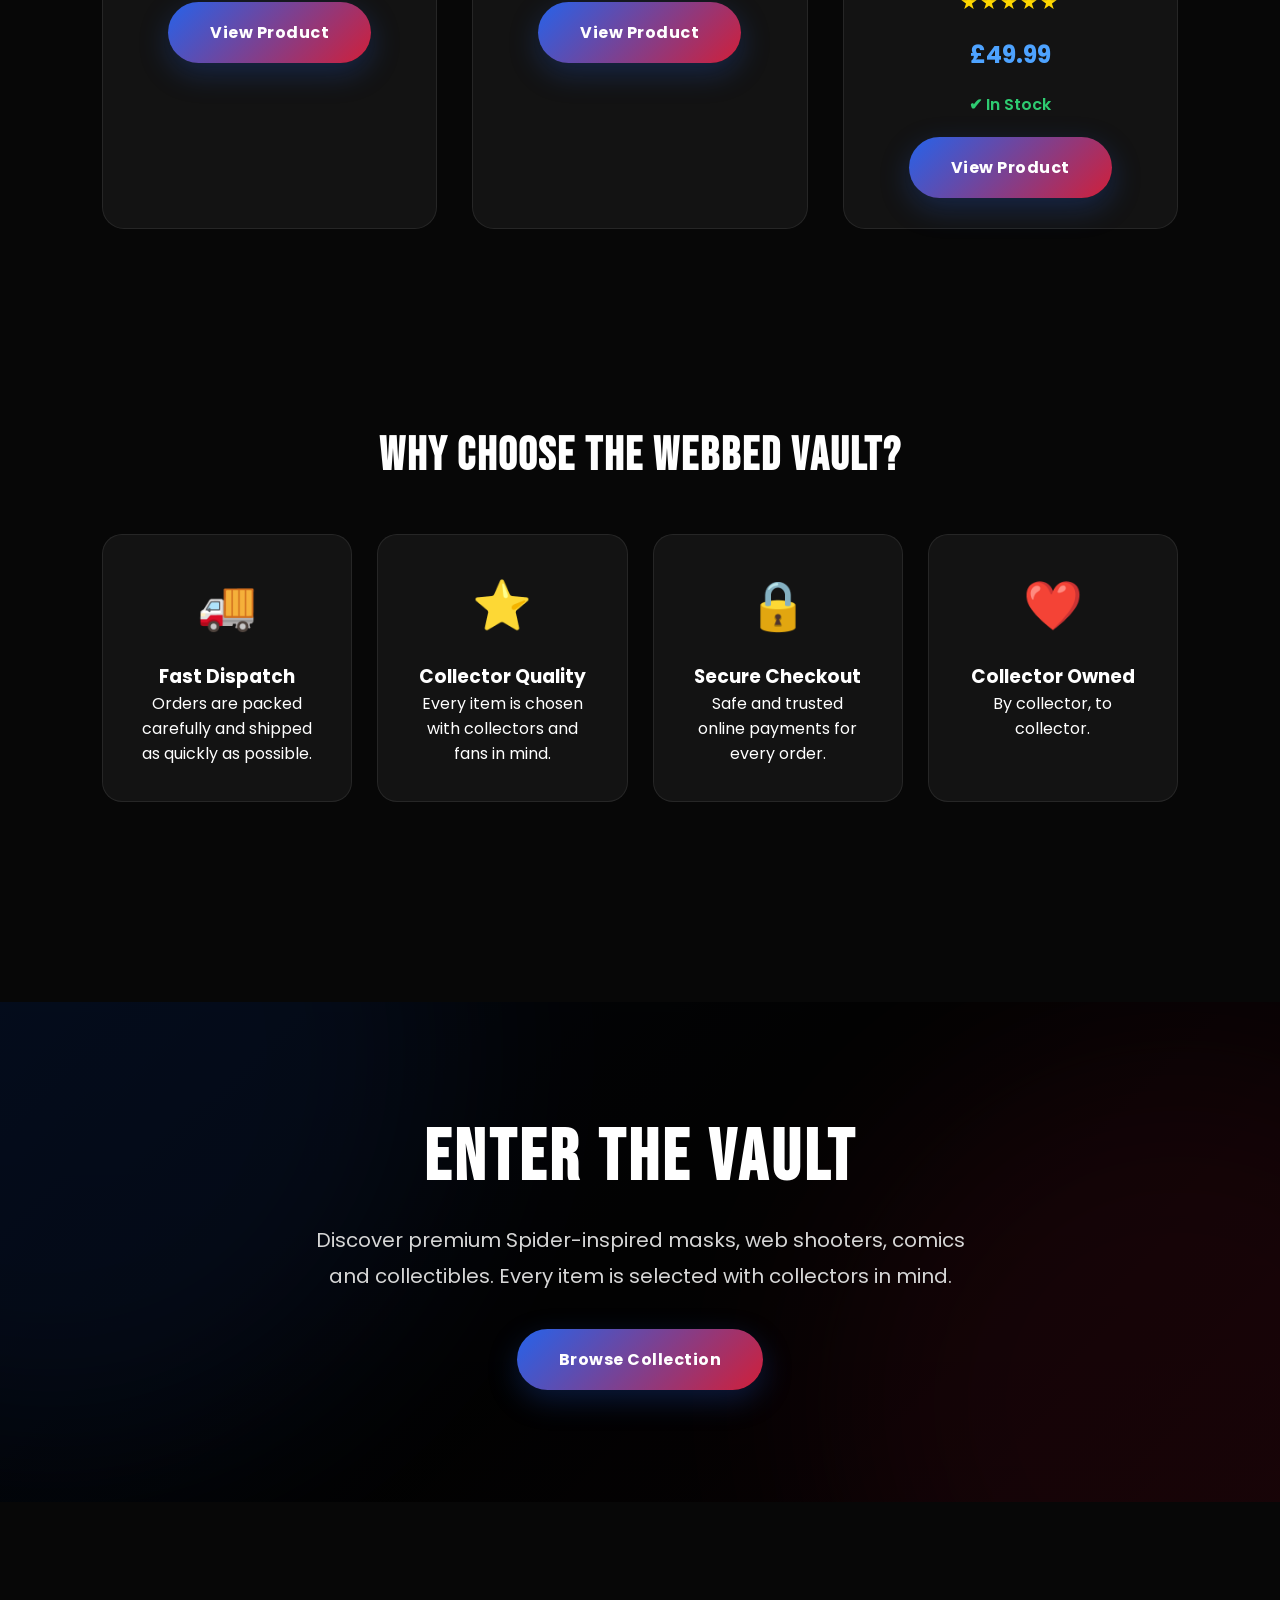
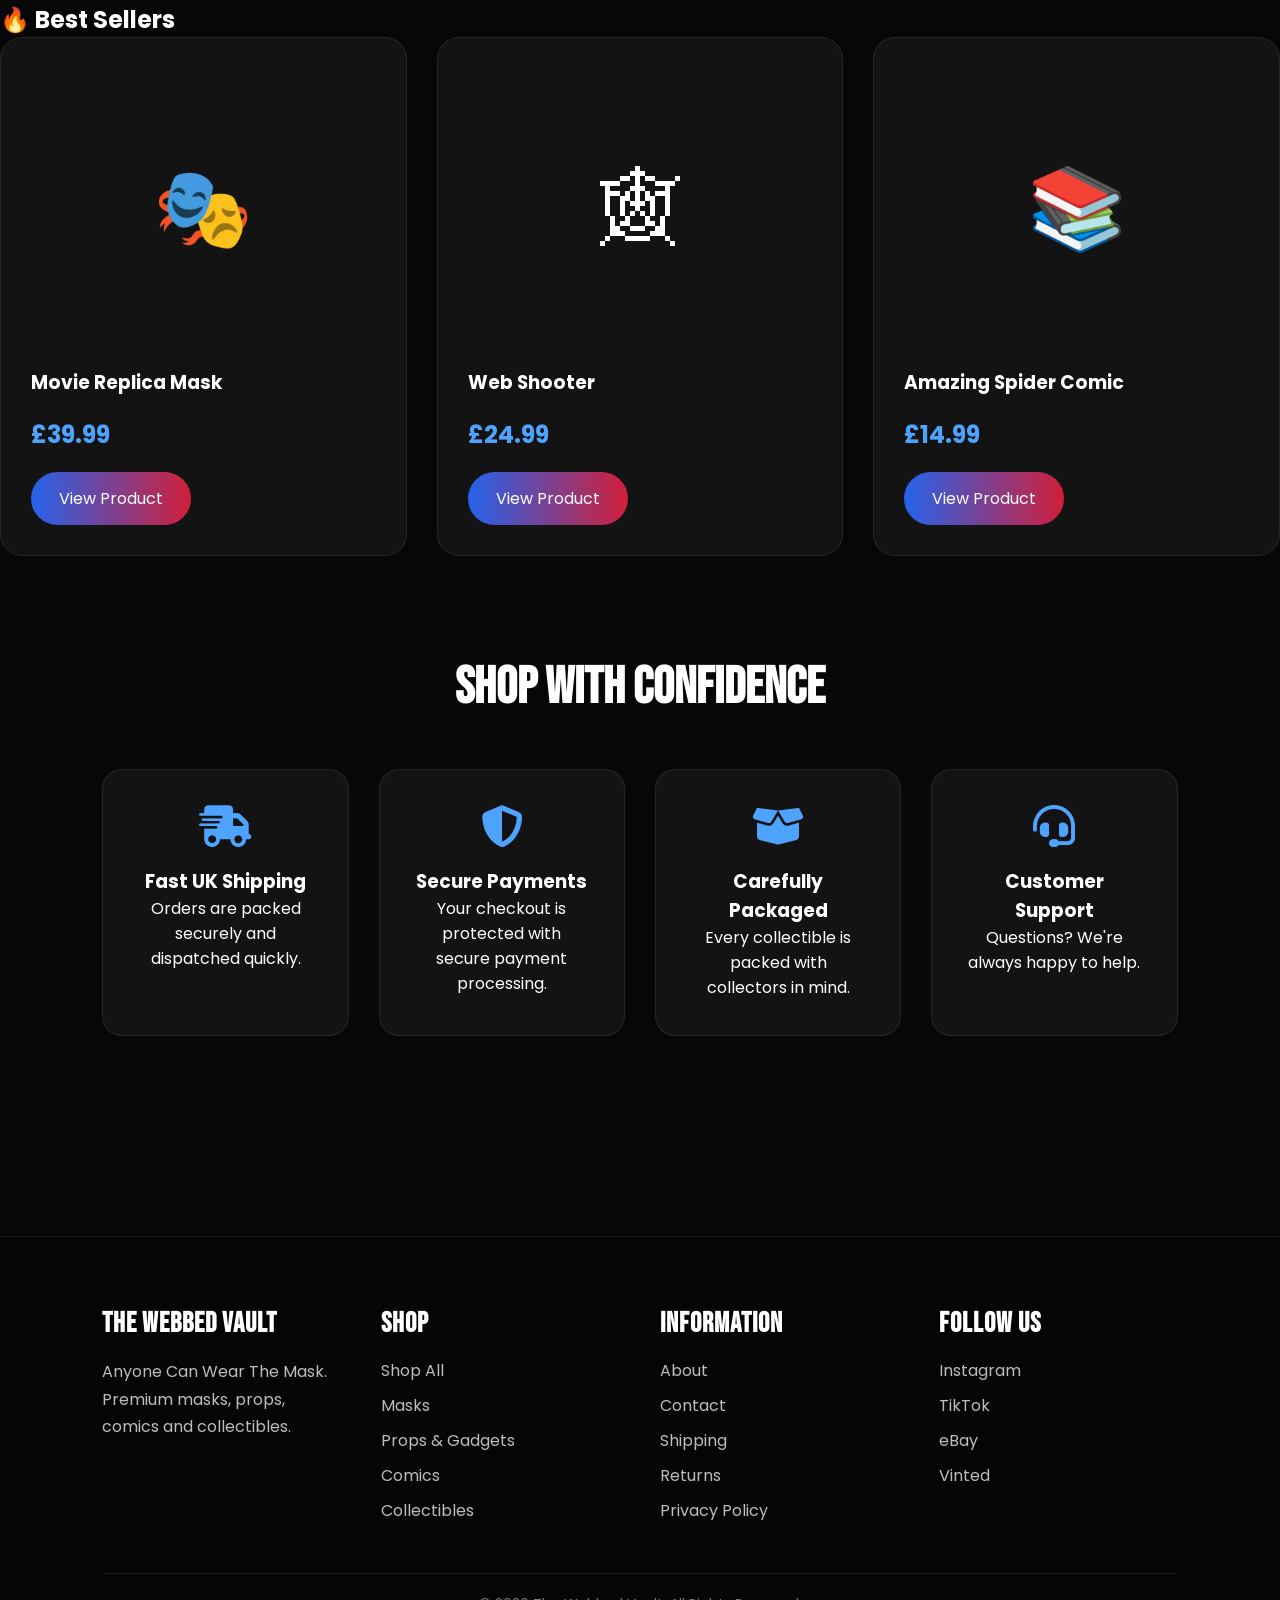
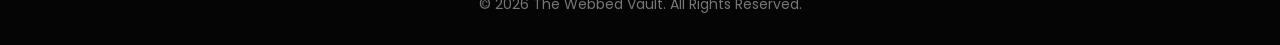
==== commit a73acfba: "Fix HTML structure and semantic issues" ====
--- a/index.html
+++ b/index.html
@@ -17,15 +17,14 @@
 <link rel="stylesheet" href="https://cdnjs.cloudflare.com/ajax/libs/font-awesome/6.7.2/css/all.min.css">
 
 </head>
+<body>
 <button id="topBtn">↑</button>
-<body>
+
 <div class="announcement">
-
 🚚 FREE UK SHIPPING ON ORDERS OVER £150 • ⭐ NEW ITEMS ADDED WEEKLY • 🕸 ANYONE CAN WEAR THE MASK
-
-</div>
+</div>
+
 <nav class="navbar">
-
     <a href="index.html">
         <img src="Logo.png" class="logo" alt="The Webbed Vault Logo">
     </a>
@@ -42,13 +41,12 @@
         <li><a href="index.html">Home</a></li>
         <li><a href="shop.html">Shop</a></li>
         <li><a href="masks.html">Masks</a></li>
-        <li><a href="props and gears.html">Web Shooters</a></li>
+        <li><a href="webshooters.html">Web Shooters</a></li>
         <li><a href="comics.html">Comics</a></li>
         <li><a href="collectibles.html">Collectibles</a></li>
     </ul>
 
     <div class="nav-icons">
-
         <a href="#" title="Wishlist">
             <i class="fa-regular fa-heart"></i>
         </a>
@@ -57,33 +55,28 @@
             <i class="fa-solid fa-cart-shopping"></i>
             <span id="cartCount">0</span>
         </a>
-
-    </div>
-
+    </div>
 </nav>
-
 
 <section class="hero">
 <div class="hero-stats">
-
-<div>
-<h2>50+</h2>
-<p>Products</p>
-</div>
-
-<div>
-<h2>50+</h2>
-<p>Happy Customers</p>
-</div>
-
-<div>
-<h2>★★★★★</h2>
-<p>Customer Service</p>
-</div>
-
-</div>
+    <div>
+        <h2>50+</h2>
+        <p>Products</p>
+    </div>
+
+    <div>
+        <h2>50+</h2>
+        <p>Happy Customers</p>
+    </div>
+
+    <div>
+        <h2>★★★★★</h2>
+        <p>Customer Service</p>
+    </div>
+</div>
+
 <div class="hero-text">
-
     <h1>THE WEBBED VAULT</h1>
 
     <p class="tagline">
@@ -95,7 +88,6 @@
     </p>
 
     <div class="hero-buttons">
-
         <a href="shop.html" class="button">
             Shop Collection
         </a>
@@ -103,401 +95,254 @@
         <a href="#collections" class="button secondary">
             Explore Universes
         </a>
-
-    </div>
-
-</div>
-
-</section>
-
+    </div>
+</div>
+</section>
 
 <section class="categories">
-
 <h2>Explore The Vault</h2>
 
 <div class="cards">
-
-<div class="card">
-<div class="icon">🕷</div>
-<h3>Masks</h3>
-<p>Movie-inspired masks for collectors and cosplay.</p>
-<a href="#" class="card-btn">Explore →</a>
-</div>
-
-<div class="card">
-<div class="icon">🕸</div>
-<h3>Web Shooters</h3>
-<p>Replica web shooters built for display and cosplay.</p>
-<a href="#" class="card-btn">Explore →</a>
-</div>
-
-<div class="card">
-<div class="icon">📚</div>
-<h3>Comics</h3>
-<p>Classic comics, key issues and collector editions.</p>
-<a href="#" class="card-btn">Explore →</a>
-</div>
-
-<div class="card">
-<div class="icon">🧸</div>
-<h3>Collectibles</h3>
-<p>Figures, statues and rare Spider-inspired memorabilia.</p>
-<a href="#" class="card-btn">Explore →</a>
-</div>
-
-</div>
-
-</section>
-<section class="collections">
-
-    <h2>Featured Collections</h2>
-
-    <div class="collection-grid">
-
-        <div class="collection-card raimi">
-            <div class="overlay">
-                <h3>Raimi Collection</h3>
-                <p>Classic masks inspired by the original trilogy.</p>
-                <a href="masks.html" class="button">Explore</a>
-            </div>
-        </div>
-
-        <div class="collection-card amazing">
-            <div class="overlay">
-                <h3>Amazing Collection</h3>
-                <p>Inspired by The Amazing Spider-Man films.</p>
-                <a href="masks.html" class="button">Explore</a>
-            </div>
-        </div>
-
-        <div class="collection-card spiderverse">
-            <div class="overlay">
-                <h3>Spider-Verse</h3>
-                <p>Miles Morales and multiverse inspired gear.</p>
-                <a href="masks.html" class="button">Explore</a>
-            </div>
-        </div>
-
-    </div>
-
-</section>
-
-    <section class="featured-products">
-
+    <div class="card">
+        <div class="icon">🕷</div>
+        <h3>Masks</h3>
+        <p>Movie-inspired masks for collectors and cosplay.</p>
+        <a href="#" class="card-btn">Explore →</a>
+    </div>
+
+    <div class="card">
+        <div class="icon">🕸</div>
+        <h3>Web Shooters</h3>
+        <p>Replica web shooters built for display and cosplay.</p>
+        <a href="#" class="card-btn">Explore →</a>
+    </div>
+
+    <div class="card">
+        <div class="icon">📚</div>
+        <h3>Comics</h3>
+        <p>Classic comics, key issues and collector editions.</p>
+        <a href="#" class="card-btn">Explore →</a>
+    </div>
+
+    <div class="card">
+        <div class="icon">🧸</div>
+        <h3>Collectibles</h3>
+        <p>Figures, statues and rare Spider-inspired memorabilia.</p>
+        <a href="#" class="card-btn">Explore →</a>
+    </div>
+</div>
+</section>
+
+<section class="collections" id="collections">
+<h2>Featured Collections</h2>
+
+<div class="collection-grid">
+    <div class="collection-card raimi">
+        <div class="overlay">
+            <h3>Raimi Collection</h3>
+            <p>Classic masks inspired by the original trilogy.</p>
+            <a href="masks.html" class="button">Explore</a>
+        </div>
+    </div>
+
+    <div class="collection-card amazing">
+        <div class="overlay">
+            <h3>Amazing Collection</h3>
+            <p>Inspired by The Amazing Spider-Man films.</p>
+            <a href="masks.html" class="button">Explore</a>
+        </div>
+    </div>
+
+    <div class="collection-card spiderverse">
+        <div class="overlay">
+            <h3>Spider-Verse</h3>
+            <p>Miles Morales and multiverse inspired gear.</p>
+            <a href="masks.html" class="button">Explore</a>
+        </div>
+    </div>
+</div>
+</section>
+
+<section class="featured-products">
 <h2>Featured Products</h2>
 
 <div class="featured-grid">
-
-<div class="featured-card">
-
-<div class="product-image">
-
-<img src="images/products/raimi-red-mask.png" alt="Raimi Red Mask">
-
-</div>
-
-<h3>Classic Red Mask</h3>
-
-<p>£49.99</p>
-
-<a href="product.html" class="button">View Product</a>
-
-</div>
-
-<div class="featured-card">
-
-<div class="product-image">
-
-<img src="images/products/tasm2-mask.png" alt="Amazing Spider-Man Mask">
-
-</div>
-
-<h3>Amazing Mask V2</h3>
-
-<p>£54.99</p>
-
-<a href="product.html" class="button">View Product</a>
-
-</div>
-
-<div class="featured-card">
-
-<div class="product-image">
-
-<img src="images/products/miles-mask.png" alt="Miles Morales">
-
-</div>
-
-<h3>Miles Morales Mask</h3>
-
-<div class="stars">
-
-★★★★★
-
-</div>
-
-<p class="price">£49.99</p>
-<p class="stock">
-
-✔ In Stock
-
+    <div class="featured-card">
+        <div class="product-image">
+            <img src="images/products/raimi-red-mask.png" alt="Raimi Red Mask">
+        </div>
+        <h3>Classic Red Mask</h3>
+        <p>£49.99</p>
+        <a href="product.html" class="button">View Product</a>
+    </div>
+
+    <div class="featured-card">
+        <div class="product-image">
+            <img src="images/products/tasm2-mask.png" alt="Amazing Spider-Man Mask">
+        </div>
+        <h3>Amazing Mask V2</h3>
+        <p>£54.99</p>
+        <a href="product.html" class="button">View Product</a>
+    </div>
+
+    <div class="featured-card">
+        <div class="product-image">
+            <img src="images/products/miles-mask.png" alt="Miles Morales">
+        </div>
+        <h3>Miles Morales Mask</h3>
+        <div class="stars">
+            ★★★★★
+        </div>
+        <p class="price">£49.99</p>
+        <p class="stock">
+            ✔ In Stock
+        </p>
+        <a href="product.html" class="button">View Product</a>
+    </div>
+</div>
+</section>
+
+<section class="why-us">
+<h2>Why Choose The Webbed Vault?</h2>
+
+<div class="why-grid">
+    <div class="why-card">
+        <div class="why-icon">🚚</div>
+        <h3>Fast Dispatch</h3>
+        <p>Orders are packed carefully and shipped as quickly as possible.</p>
+    </div>
+
+    <div class="why-card">
+        <div class="why-icon">⭐</div>
+        <h3>Collector Quality</h3>
+        <p>Every item is chosen with collectors and fans in mind.</p>
+    </div>
+
+    <div class="why-card">
+        <div class="why-icon">🔒</div>
+        <h3>Secure Checkout</h3>
+        <p>Safe and trusted online payments for every order.</p>
+    </div>
+
+    <div class="why-card">
+        <div class="why-icon">❤️</div>
+        <h3>Collector Owned</h3>
+        <p>By collector, to collector.</p>
+    </div>
+</div>
+</section>
+
+<section class="vault-banner">
+<div class="vault-overlay">
+    <h2>ENTER THE VAULT</h2>
+    <p>
+        Discover premium Spider-inspired masks, web shooters, comics and collectibles.
+        Every item is selected with collectors in mind.
+    </p>
+    <a href="shop.html" class="button">Browse Collection</a>
+</div>
+</section>
+
+<section class="best-sellers">
+<h2>🔥 Best Sellers</h2>
+
+<div class="products">
+    <div class="product">
+        <div class="product-image">🎭</div>
+        <h3>Movie Replica Mask</h3>
+        <p class="price">£39.99</p>
+        <a href="#" class="buy-btn">View Product</a>
+    </div>
+
+    <div class="product">
+        <div class="product-image">🕸</div>
+        <h3>Web Shooter</h3>
+        <p class="price">£24.99</p>
+        <a href="#" class="buy-btn">View Product</a>
+    </div>
+
+    <div class="product">
+        <div class="product-image">📚</div>
+        <h3>Amazing Spider Comic</h3>
+        <p class="price">£14.99</p>
+        <a href="#" class="buy-btn">View Product</a>
+    </div>
+</div>
+</section>
+
+<section class="trust">
+<h2>Shop With Confidence</h2>
+
+<div class="trust-grid">
+    <div class="trust-card">
+        <i class="fa-solid fa-truck-fast trust-icon"></i>
+        <h3>Fast UK Shipping</h3>
+        <p>Orders are packed securely and dispatched quickly.</p>
+    </div>
+
+    <div class="trust-card">
+        <i class="fa-solid fa-shield-halved trust-icon"></i>
+        <h3>Secure Payments</h3>
+        <p>Your checkout is protected with secure payment processing.</p>
+    </div>
+
+    <div class="trust-card">
+        <i class="fa-solid fa-box-open trust-icon"></i>
+        <h3>Carefully Packaged</h3>
+        <p>Every collectible is packed with collectors in mind.</p>
+    </div>
+
+    <div class="trust-card">
+        <i class="fa-solid fa-headset trust-icon"></i>
+        <h3>Customer Support</h3>
+        <p>Questions? We're always happy to help.</p>
+    </div>
+</div>
+</section>
+
+<footer>
+<div class="footer-grid">
+    <div>
+        <h3>THE WEBBED VAULT</h3>
+        <p>
+            Anyone Can Wear The Mask.
+            Premium masks, props, comics and collectibles.
+        </p>
+    </div>
+
+    <div>
+        <h3>Shop</h3>
+        <a href="shop.html">Shop All</a>
+        <a href="masks.html">Masks</a>
+        <a href="webshooters.html">Props & Gadgets</a>
+        <a href="comics.html">Comics</a>
+        <a href="collectibles.html">Collectibles</a>
+    </div>
+
+    <div>
+        <h3>Information</h3>
+        <a href="about.html">About</a>
+        <a href="contact.html">Contact</a>
+        <a href="#">Shipping</a>
+        <a href="#">Returns</a>
+        <a href="#">Privacy Policy</a>
+    </div>
+
+    <div>
+        <h3>Follow Us</h3>
+        <a href="#">Instagram</a>
+        <a href="#">TikTok</a>
+        <a href="#">eBay</a>
+        <a href="#">Vinted</a>
+    </div>
+</div>
+
+<hr>
+
+<p class="copyright">
+    © 2026 The Webbed Vault. All Rights Reserved.
 </p>
-<a href="product.html" class="button">View Product</a>
-
-</div>
-
-</div>
-
-</section>
-<section class="featured">
-<section class="why-us">
-
-<h2>Why Choose The Webbed Vault?</h2>
-
-<div class="why-grid">
-
-<div class="why-card">
-<div class="why-icon">🚚</div>
-<h3>Fast Dispatch</h3>
-<p>Orders are packed carefully and shipped as quickly as possible.</p>
-</div>
-
-<div class="why-card">
-<div class="why-icon">⭐</div>
-<h3>Collector Quality</h3>
-<p>Every item is chosen with collectors and fans in mind.</p>
-</div>
-
-<div class="why-card">
-<div class="why-icon">🔒</div>
-<h3>Secure Checkout</h3>
-<p>Safe and trusted online payments for every order.</p>
-</div>
-
-<div class="why-card">
-<div class="why-icon">❤️</div>
-<h3>Collector Owned</h3>
-<p>By collector, to collector.</p>
-</div>
-
-</div>
-
-</section><section class="vault-banner">
-
-<div class="vault-overlay">
-
-<h2>ENTER THE VAULT</h2>
-
-<p>
-
-Discover premium Spider-inspired masks, web shooters, comics and collectibles.
-
-Every item is selected with collectors in mind.
-
-</p>
-
-<a href="#" class="button">Browse Collection</a>
-
-</div>
-
-</section>
-<h2>🔥 Best Sellers</h2>
-
-<div class="products">
-
-<div class="product">
-
-<div class="product-image">🎭</div>
-
-<h3>Movie Replica Mask</h3>
-
-<p class="price">£39.99</p>
-
-<a href="#" class="buy-btn">View Product</a>
-
-</div>
-
-<div class="product">
-
-<div class="product-image">🕸</div>
-
-<h3>Web Shooter</h3>
-
-<p class="price">£24.99</p>
-
-<a href="#" class="buy-btn">View Product</a>
-
-</div>
-
-<div class="product">
-
-<div class="product-image">📚</div>
-
-<h3>Amazing Spider Comic</h3>
-
-<p class="price">£14.99</p>
-
-<a href="#" class="buy-btn">View Product</a>
-
-</div>
-
-</div>
-
-</section>
-
-
-🕷
-
-<h3>Masks</h3>
-
-<p>Movie replicas & display masks.</p>
-
-</div>
-
-
-<div class="card">
-
-🕸
-
-<h3>Props and gears</h3>
-
-<p>Functional & collectible web shooters.</p>
-
-</div>
-
-
-<div class="card">
-
-📚
-
-<h3>Comics</h3>
-
-<p>Classic issues and variants.</p>
-
-</div>
-
-
-<div class="card">
-
-🧸
-
-<h3>Collectibles</h3>
-
-<p>Figures, statues and props.</p>
-
-</div>
-
-</div>
-
-</section>
+</footer>
 
 </body>
-
-</html>
-<footer>
-
-<div class="footer-grid">
-
-<div>
-
-<h3>THE WEBBED VAULT</h3>
-
-<p>
-
-Anyone Can Wear The Mask.
-
-Premium masks, props, comics and collectibles.
-
-</p>
-
-</div>
-
-<div>
-
-<h3>Shop</h3>
-
-<a href="shop.html">Shop All</a>
-
-<a href="masks.html">Masks</a>
-
-<a href="webshooters.html">Props & Gadgets</a>
-
-<a href="comics.html">Comics</a>
-
-<a href="collectibles.html">Collectibles</a>
-
-</div>
-
-<div>
-
-<h3>Information</h3>
-
-<a href="about.html">About</a>
-
-<a href="contact.html">Contact</a>
-
-<a href="#">Shipping</a>
-
-<a href="#">Returns</a>
-
-<a href="#">Privacy Policy</a>
-
-</div>
-
-<div>
-
-<h3>Follow Us</h3>
-
-<a href="#">Instagram</a>
-
-<a href="#">TikTok</a>
-
-<a href="#">eBay</a>
-
-<a href="#">Vinted</a>
-
-</div>
-
-</div>
-
-<hr>
-
-<p class="copyright">
-
-© 2026 The Webbed Vault. All Rights Reserved.
-
-</p>
-
-</section>
-</footer>
-<section class="trust">
-
-<h2>Shop With Confidence</h2>
-
-<div class="trust-grid">
-
-<div class="trust-card">
-<i class="fa-solid fa-truck-fast trust-icon"></i>
-<h3>Fast UK Shipping</h3>
-<p>Orders are packed securely and dispatched quickly.</p>
-</div>
-
-<div class="trust-card">
-<i class="fa-solid fa-shield-halved trust-icon"></i>
-<h3>Secure Payments</h3>
-<p>Your checkout is protected with secure payment processing.</p>
-</div>
-
-<div class="trust-card">
-<i class="fa-solid fa-box-open trust-icon"></i>
-<h3>Carefully Packaged</h3>
-<p>Every collectible is packed with collectors in mind.</p>
-</div>
-
-<div class="trust-card">
-<i class="fa-solid fa-headset trust-icon"></i>
-<h3>Customer Support</h3>
-<p>Questions? We're always happy to help.</p>
-</div>
-
-</div>
+</html>
--- a/style.css
+++ b/style.css
@@ -100,44 +100,43 @@
 
 }
 
-.logo{
-
-height:75px;
+.nav-search{
+    position:relative;
+    flex:1;
+    max-width:320px;
+    margin:0 30px;
+}
+nav ul{
+
+display:flex;
+
+gap:30px;
+
+list-style:none;
+
+}
+
+.nav-links a{
+
+color:#ffffff;
+
+text-decoration:none;
+
+font-weight:600;
 
 transition:.3s;
 
 }
 
-.logo:hover{
-
-transform:rotate(-8deg) scale(1.08);
-
-filter:drop-shadow(0 0 25px rgba(209,31,57,.45));
-
-}
-nav ul{
-
-display:flex;
-
-gap:30px;
-
-list-style:none;
-
-}
-
-nav li{
-
-cursor:pointer;
-
-transition:.3s;
-
-font-weight:500;
-
-}
-
-nav li:hover{
-
-color:#2563eb;
+.nav-links a:hover{
+
+color:#3b82f6;
+
+}
+
+.nav-links a:visited{
+
+color:#ffffff;
 
 }
 
@@ -936,27 +935,25 @@
 }
 /* ================= ANNOUNCEMENT BAR ================= */
 
-.announcement{
+.top-bar{
 
 background:linear-gradient(90deg,#2563eb,#d11f39);
 
-padding:10px;
-
-text-align:center;
-
-font-size:14px;
+height:42px;
+
+display:flex;
+
+justify-content:center;
+
+align-items:center;
+
+font-size:15px;
 
 font-weight:600;
 
-letter-spacing:1px;
-
-position:fixed;
-
-top:0;
-
-width:100%;
-
-z-index:1000;
+color:white;
+
+}
 
 }
 /* ================= PRODUCT PAGE ================= */
@@ -1585,117 +1582,172 @@
 width:100%;
 
 }
-
-}
+/* ==========================
+   NAVBAR
+========================== */
+
+.navbar{
+
+display:flex;
+align-items:center;
+justify-content:space-between;
+
+padding:15px 50px;
+
+background:#080808;
+
+gap:30px;
+
+}
+
 .nav-search{
+    position:relative;
+    flex:1;
+    max-width:320px;
+    margin:0 30px;
+}
+
+.nav-search input{
+
+width:280px;
+
+padding:12px 45px 12px 18px;
+
+background:#141414;
+
+border:1px solid #2b2b2b;
+
+border-radius:30px;
+
+color:white;
+
+font-size:15px;
+
+outline:none;
+
+transition:.3s;
+
+}
+
+.nav-search input:focus{
+
+border-color:#2563eb;
+
+box-shadow:0 0 20px rgba(37,99,235,.4);
+
+}
+
+.nav-search i{
+
+position:absolute;
+
+right:18px;
+
+top:50%;
+
+transform:translateY(-50%);
+
+color:#777;
+
+}
+.nav-icons{
+
+display:flex;
+
+align-items:center;
+
+gap:25px;
+
+margin-left:30px;
+
+}
+
+.nav-icons a{
 
 position:relative;
 
-margin-left:30px;
-
-}
-
-.nav-search input{
-
-width:280px;
-
-padding:12px 45px 12px 18px;
-
-background:#141414;
-
-border:1px solid #2b2b2b;
-
-border-radius:30px;
-
 color:white;
 
-font-size:15px;
-
-outline:none;
+font-size:24px;
+
+text-decoration:none;
 
 transition:.3s;
 
 }
 
-.nav-search input:focus{
-
-border-color:#2563eb;
-
-box-shadow:0 0 20px rgba(37,99,235,.4);
-
-}
-
-.nav-search i{
+.nav-icons a:hover{
+
+color:#2b6cff;
+
+}
+
+ .nav-links{
+
+display:flex;
+
+align-items:center;
+
+gap:35px;
+
+list-style:none;
+
+margin:0;
+
+padding:0;
+
+}
+
+.nav-links li{
+
+list-style:none;
+
+}  
+.nav-links a{
+
+color:white;
+text-decoration:none;
+font-weight:600;
+
+}
+
+.nav-links a:visited{
+
+color:white;
+
+}
+
+.nav-links a:hover{
+
+color:#3b82f6;
+
+}
+#cartCount{
 
 position:absolute;
 
-right:18px;
-
-top:50%;
-
-transform:translateY(-50%);
-
-color:#777;
-
-}
-.nav-icons{
-
-display:flex;
+top:-8px;
+
+right:-10px;
+
+background:#d11f39;
+
+width:18px;
+
+height:18px;
+
+border-radius:50%;
+
+display:flex;
+
+justify-content:center;
 
 align-items:center;
 
-gap:25px;
-
-margin-left:30px;
-
-}
-
-.nav-icons a{
-
-position:relative;
+font-size:11px;
+
+font-weight:bold;
 
 color:white;
 
-font-size:24px;
-
-text-decoration:none;
-
-transition:.3s;
-
-}
-
-.nav-icons a:hover{
-
-color:#2b6cff;
-
-}
-
-#cartCount{
-
-position:absolute;
-
-top:-8px;
-
-right:-10px;
-
-background:#d11f39;
-
-width:18px;
-
-height:18px;
-
-border-radius:50%;
-
-display:flex;
-
-justify-content:center;
-
-align-items:center;
-
-font-size:11px;
-
-font-weight:bold;
-
-color:white;
-
-}
+}
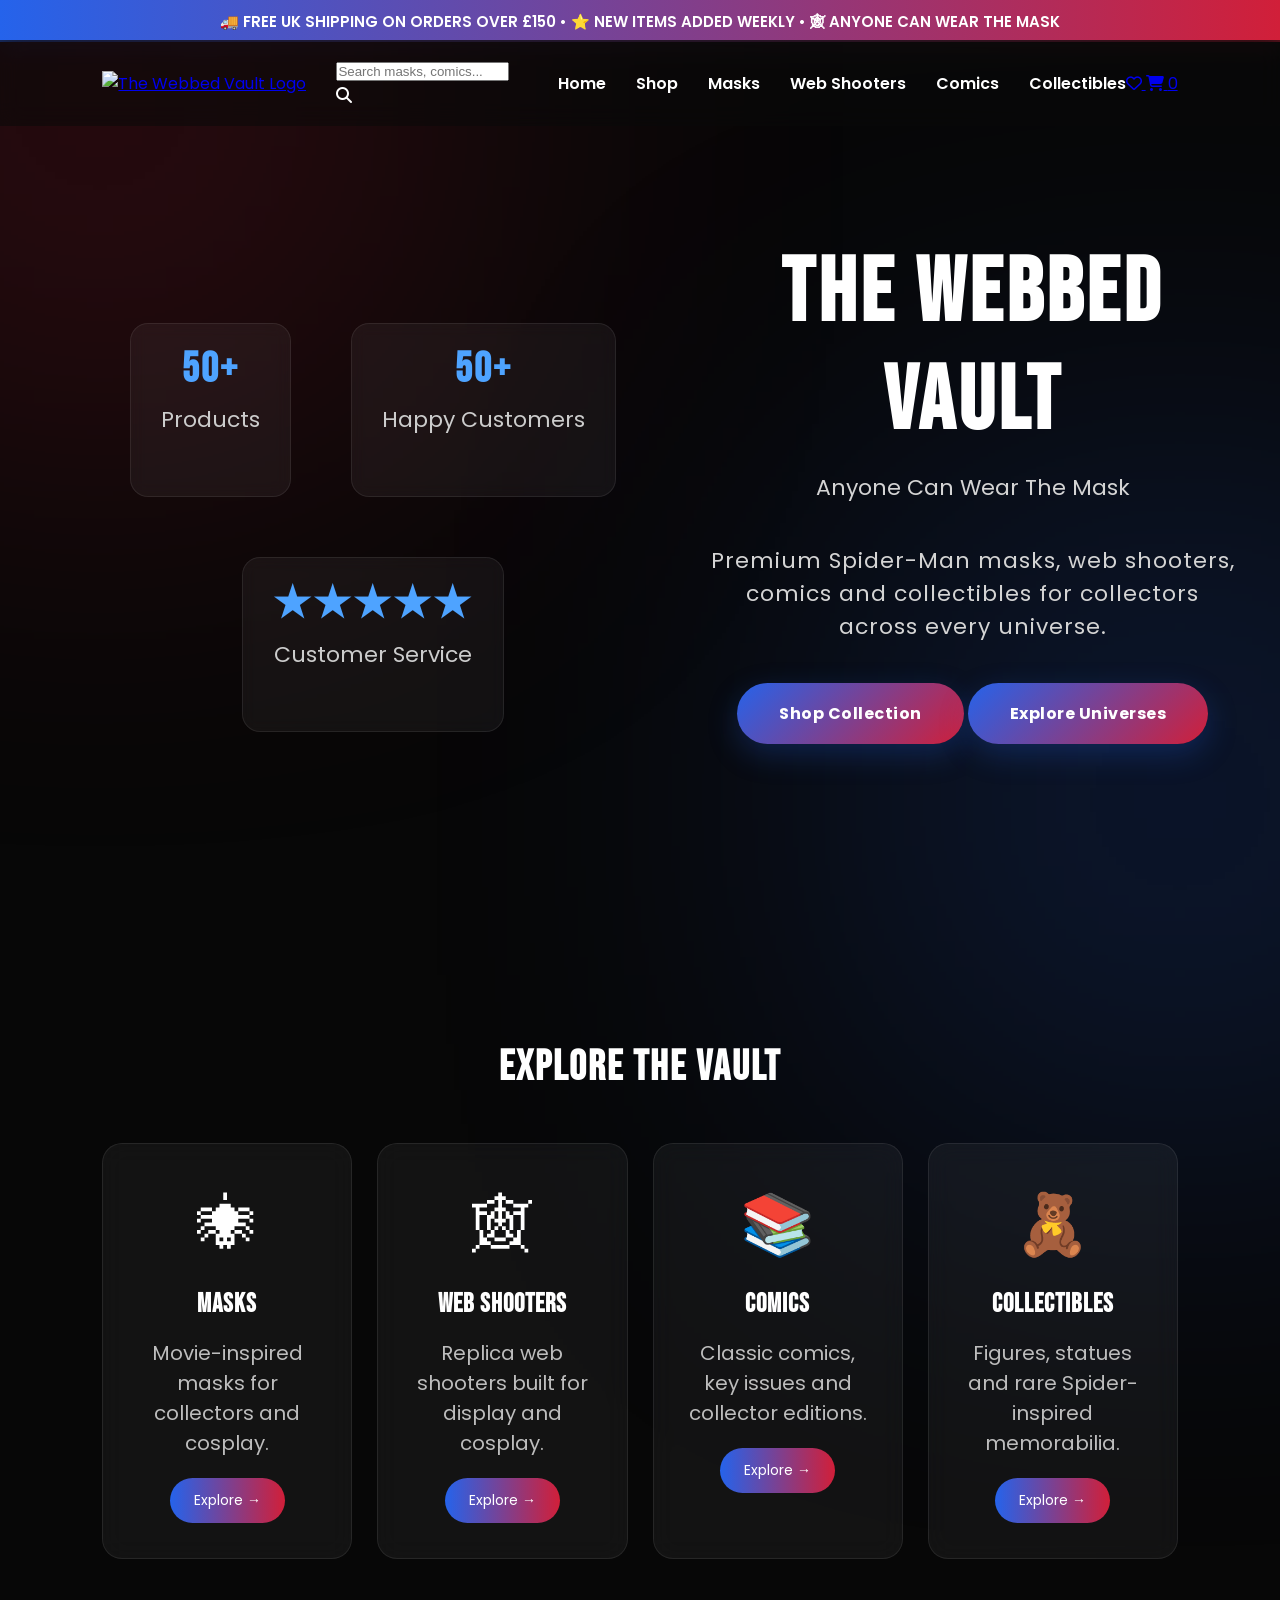
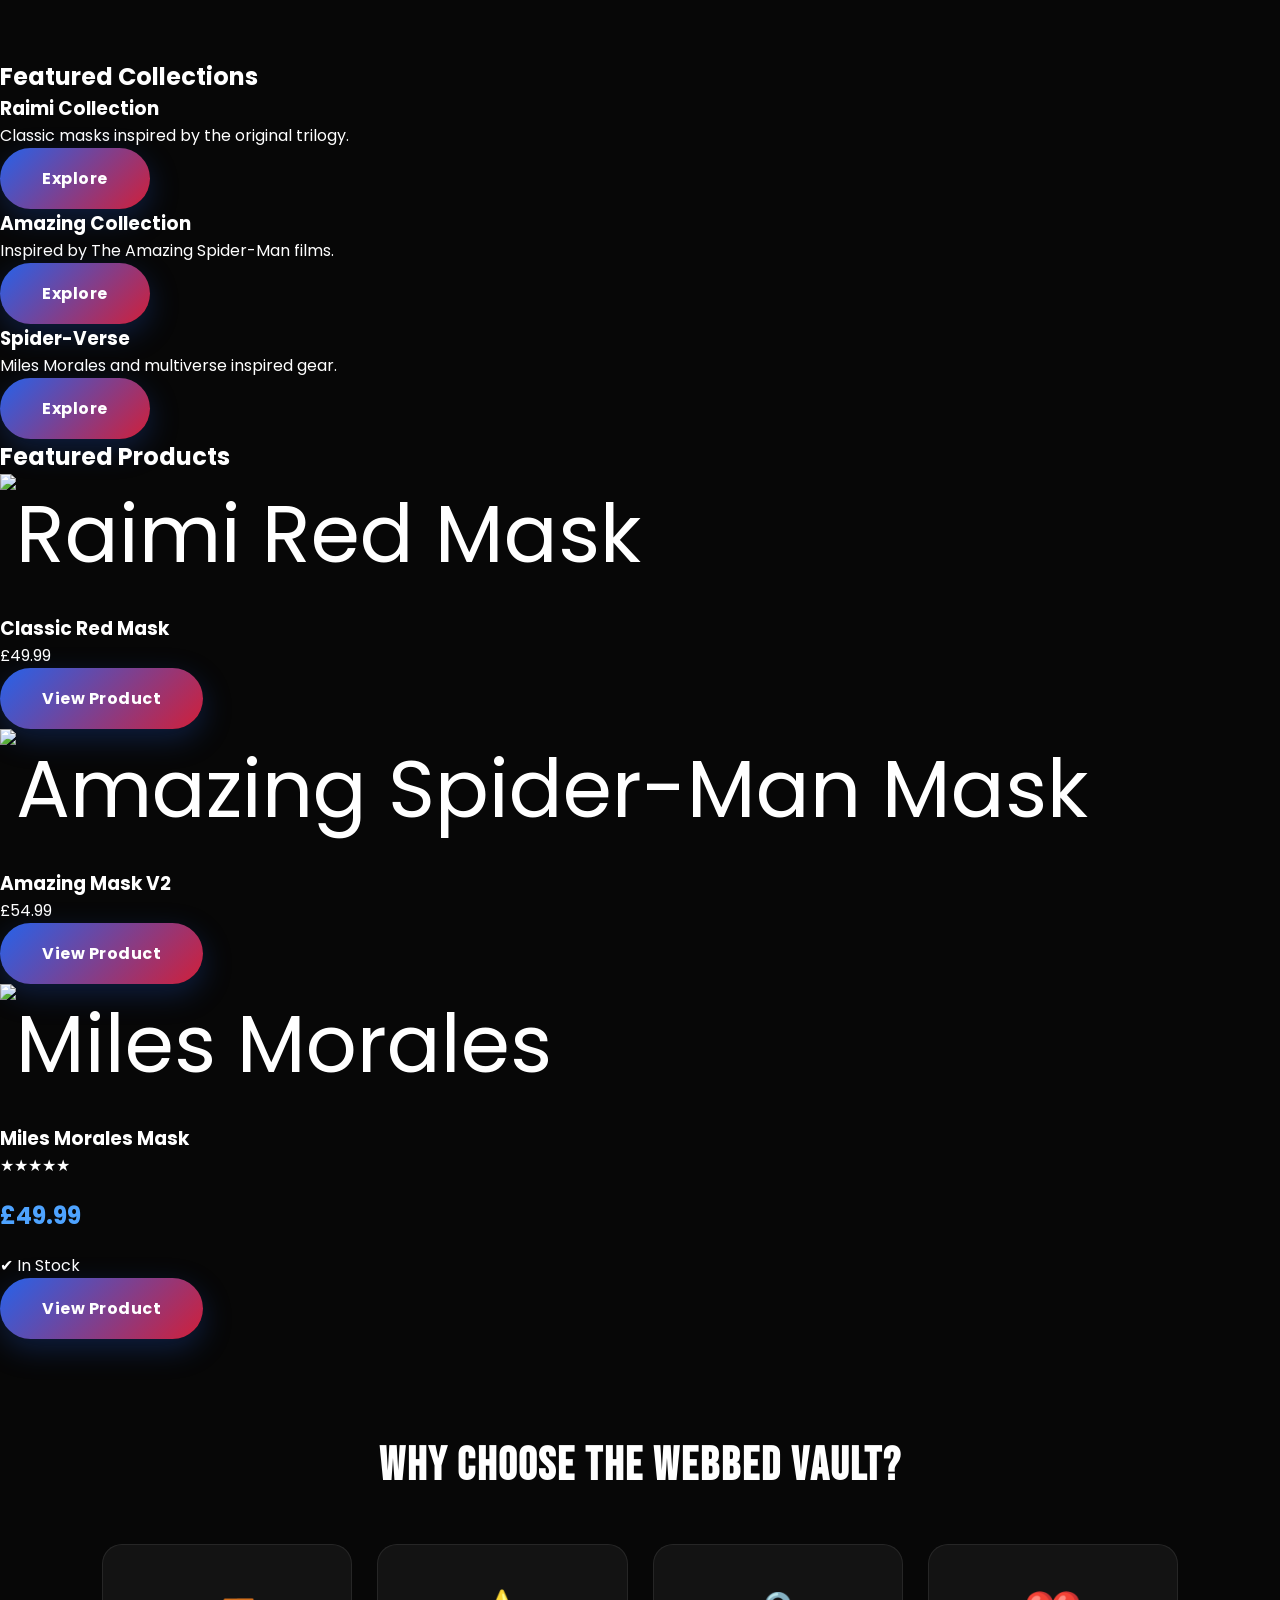
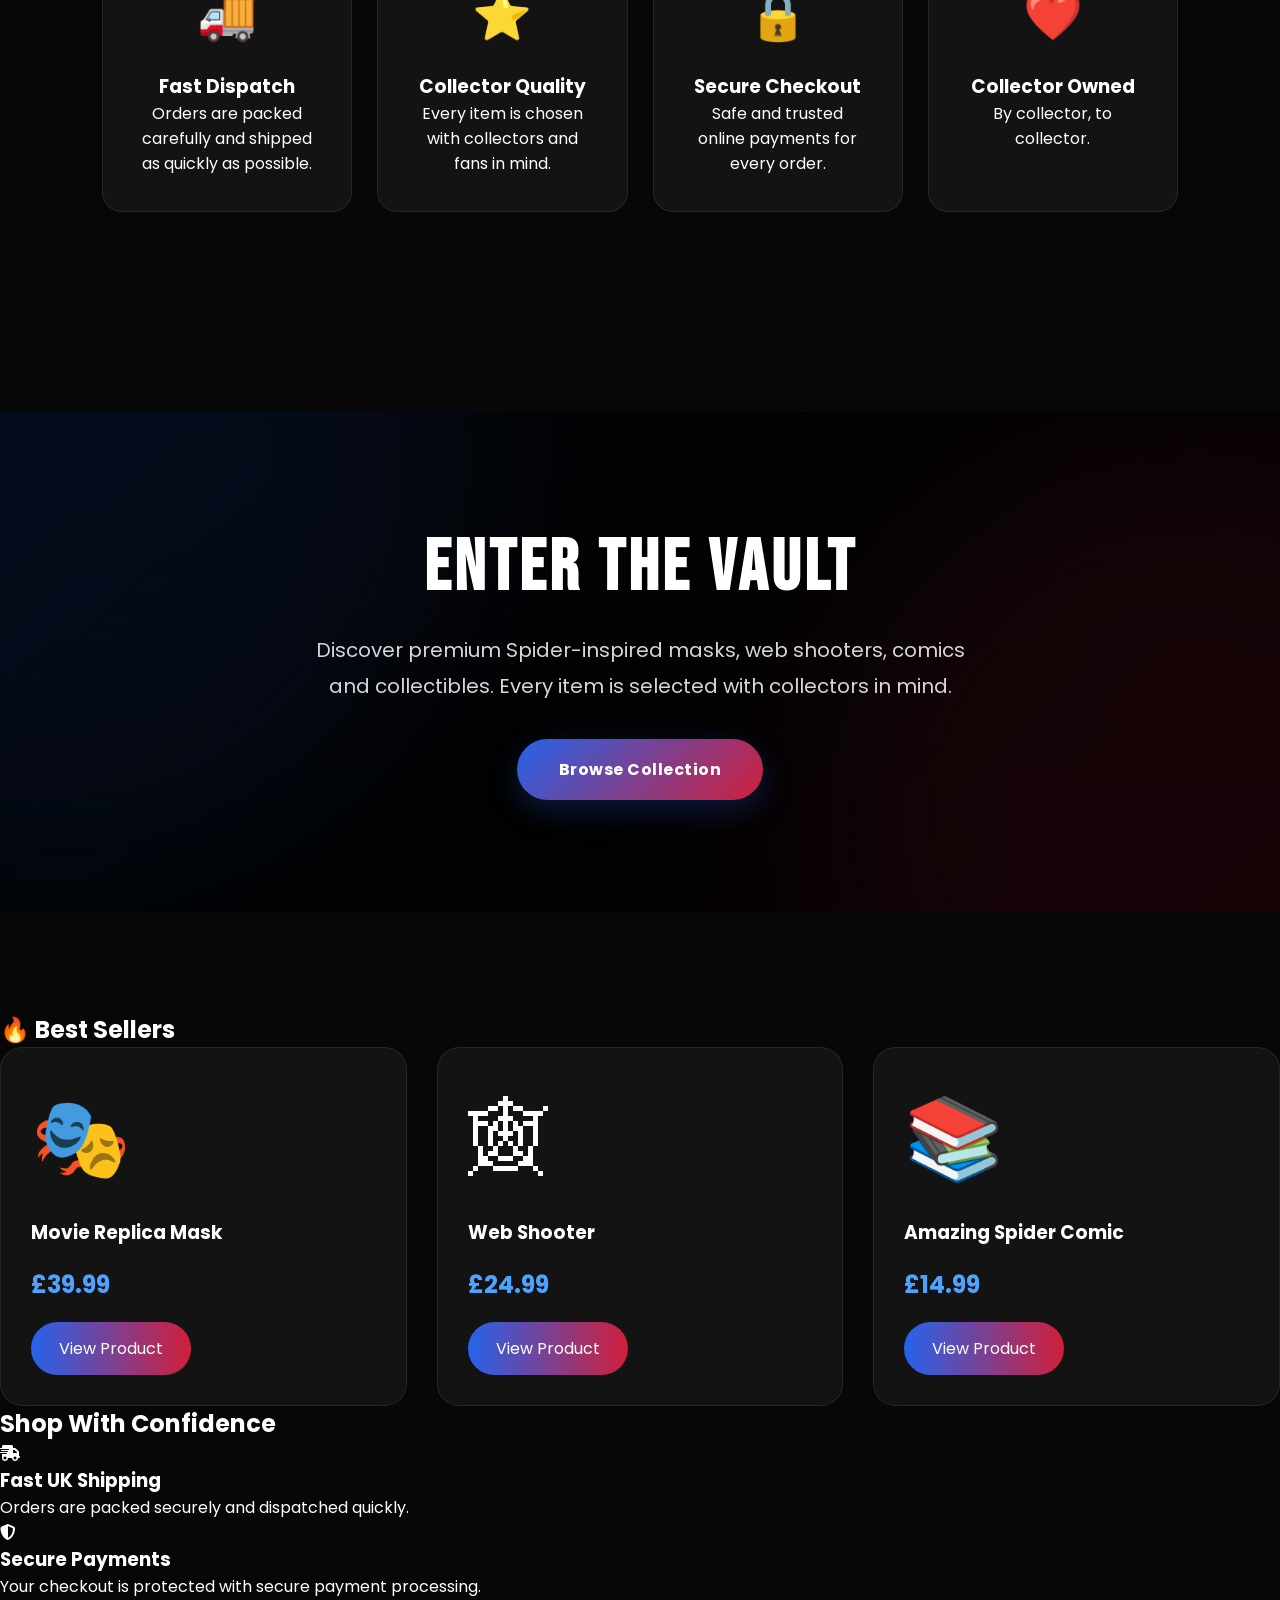
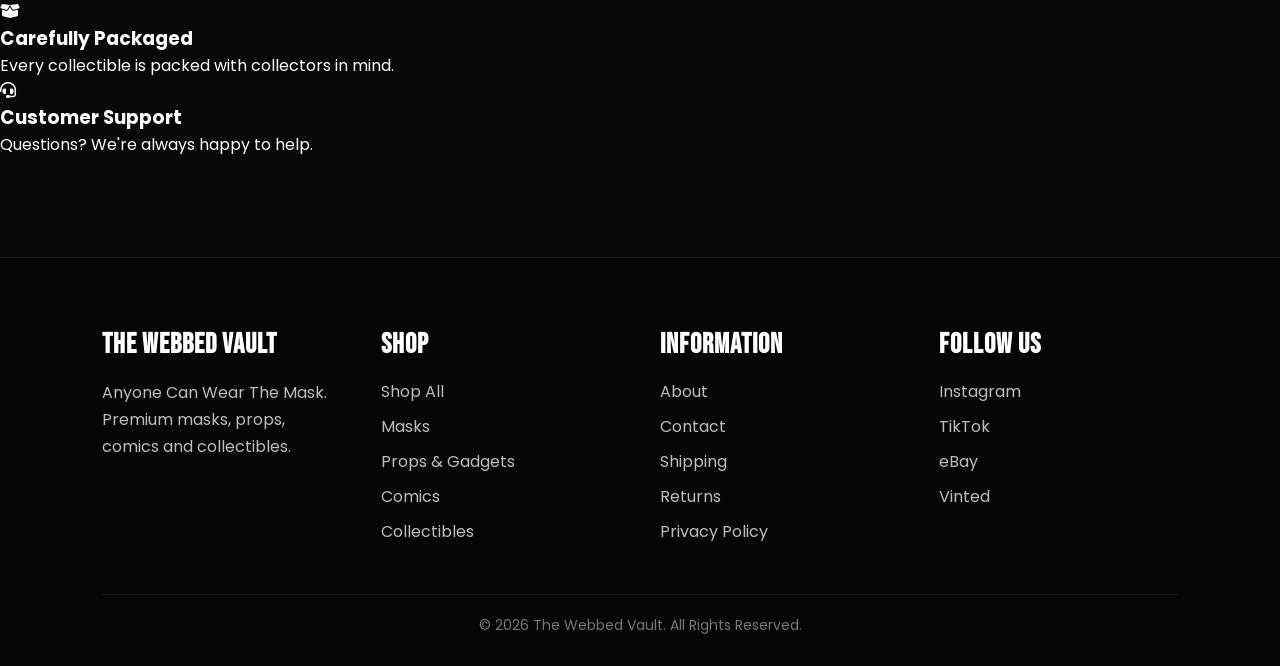
==== commit 99e05fda: "Fix logo path and top bar class, add scroll-to-top functionality" ====
--- a/index.html
+++ b/index.html
@@ -20,13 +20,13 @@
 <body>
 <button id="topBtn">↑</button>
 
-<div class="announcement">
+<div class="top-bar">
 🚚 FREE UK SHIPPING ON ORDERS OVER £150 • ⭐ NEW ITEMS ADDED WEEKLY • 🕸 ANYONE CAN WEAR THE MASK
 </div>
 
 <nav class="navbar">
     <a href="index.html">
-        <img src="Logo.png" class="logo" alt="The Webbed Vault Logo">
+        <img src="./images/logo.png" class="logo" alt="The Webbed Vault Logo">
     </a>
 
     <div class="nav-search">
@@ -344,5 +344,25 @@
 </p>
 </footer>
 
+<script>
+// Scroll to Top Button
+const topBtn = document.getElementById("topBtn");
+
+window.addEventListener("scroll", function() {
+    if (window.pageYOffset > 300) {
+        topBtn.style.display = "block";
+    } else {
+        topBtn.style.display = "none";
+    }
+});
+
+topBtn.addEventListener("click", function() {
+    window.scrollTo({
+        top: 0,
+        behavior: "smooth"
+    });
+});
+</script>
+
 </body>
-</html>+</html>
--- a/style.css
+++ b/style.css
@@ -262,6 +262,8 @@
 
 backdrop-filter:blur(12px);
 
+font-size:20px;
+
 }
 
 .card:hover{
@@ -274,12 +276,6 @@
 
 }
 
-.card{
-
-font-size:20px;
-
-}
-
 .card h3{
 
 margin:18px 0;
@@ -327,6 +323,7 @@
 }
 
 }
+
 /* ---------- CATEGORY UPGRADE ---------- */
 
 .icon{
@@ -368,6 +365,7 @@
 box-shadow:0 0 18px rgba(37,99,235,.45);
 
 }
+
 /* ---------- FEATURED PRODUCTS ---------- */
 
 .featured{
@@ -426,9 +424,7 @@
 
 border-color:#2563eb;
 
-box-shadow:
-
-0 20px 50px rgba(37,99,235,.25);
+box-shadow:0 20px 50px rgba(37,99,235,.25);
 
 }
 
@@ -485,6 +481,7 @@
 box-shadow:0 0 20px rgba(209,31,57,.4);
 
 }
+
 /* ---------- WHY US ---------- */
 
 .why-us{
@@ -523,6 +520,7 @@
 font-size:48px;
 margin-bottom:20px;
 }
+
 /* ---------- VAULT BANNER ---------- */
 
 .vault-banner{
@@ -631,6 +629,7 @@
 margin-bottom:35px;
 
 }
+
 .subtext{
 
 margin-top:15px;
@@ -648,6 +647,7 @@
 margin-right:auto;
 
 }
+
 /* ---------- SHOP PAGE ---------- */
 
 .shop-header{
@@ -684,1070 +684,310 @@
 
 padding:18px;
 
+border-radius:50px;
+
+background:#111;
+
+color:white;
+
+font-size:16px;
+
+outline:none;
+
+border:1px solid rgba(255,255,255,.08);
+
+}
+
+.filters{
+
+display:flex;
+
+justify-content:center;
+
+flex-wrap:wrap;
+
+gap:15px;
+
+padding-bottom:60px;
+
+}
+
+.filters button{
+
+padding:14px 28px;
+
 border:none;
 
-border-radius:50px;
-
-background:#111;
+border-radius:30px;
+
+background:#151515;
 
 color:white;
 
-font-size:16px;
-
-outline:none;
+cursor:pointer;
+
+transition:.3s;
+
+}
+
+.filters button:hover{
+
+background:linear-gradient(90deg,#2563eb,#d11f39);
+
+}
+
+/* ================= HERO STATS ================= */
+
+.hero-stats{
+
+display:flex;
+
+justify-content:center;
+
+gap:60px;
+
+margin-top:70px;
+
+flex-wrap:wrap;
+
+}
+
+.hero-stats div{
+
+text-align:center;
+
+padding:20px 30px;
+
+background:rgba(255,255,255,.05);
 
 border:1px solid rgba(255,255,255,.08);
 
-}
-
-.filters{
+border-radius:18px;
+
+backdrop-filter:blur(8px);
+
+transition:.3s;
+
+}
+
+.hero-stats div:hover{
+
+transform:translateY(-8px);
+
+box-shadow:0 0 25px rgba(37,99,235,.35);
+
+}
+
+.hero-stats h2{
+
+font-size:42px;
+
+font-family:'Bebas Neue';
+
+color:#4ea3ff;
+
+letter-spacing:2px;
+
+}
+
+.hero-stats p{
+
+color:#ccc;
+
+margin-top:8px;
+
+}
+
+/* ================= PRODUCT BADGES ================= */
+
+.badge{
+
+position:absolute;
+
+top:15px;
+
+left:15px;
+
+padding:8px 14px;
+
+border-radius:20px;
+
+font-size:12px;
+
+font-weight:bold;
+
+background:#d11f39;
+
+color:white;
+
+letter-spacing:1px;
+
+}
+
+.category{
+
+margin-top:10px;
+
+color:#999;
+
+font-size:14px;
+
+text-transform:uppercase;
+
+letter-spacing:1px;
+
+}
+
+/* ================= FOOTER ================= */
+
+footer{
+
+margin-top:100px;
+
+padding:70px 8% 30px;
+
+background:#050505;
+
+border-top:1px solid rgba(255,255,255,.08);
+
+}
+
+.footer-grid{
+
+display:grid;
+
+grid-template-columns:repeat(auto-fit,minmax(220px,1fr));
+
+gap:40px;
+
+}
+
+.footer-grid h3{
+
+font-family:'Bebas Neue';
+
+font-size:28px;
+
+margin-bottom:18px;
+
+letter-spacing:1px;
+
+}
+
+.footer-grid p{
+
+color:#bdbdbd;
+
+line-height:1.7;
+
+}
+
+.footer-grid a{
+
+display:block;
+
+margin:10px 0;
+
+text-decoration:none;
+
+color:#bdbdbd;
+
+transition:.3s;
+
+}
+
+.footer-grid a:hover{
+
+color:#4ea3ff;
+
+padding-left:5px;
+
+}
+
+footer hr{
+
+margin:40px 0 20px;
+
+border:none;
+
+height:1px;
+
+background:rgba(255,255,255,.08);
+
+}
+
+.copyright{
+
+text-align:center;
+
+color:#777;
+
+font-size:14px;
+
+}
+
+/* ================= ANNOUNCEMENT BAR ================= */
+
+.top-bar{
+
+background:linear-gradient(90deg,#2563eb,#d11f39);
+
+height:42px;
 
 display:flex;
 
 justify-content:center;
 
-flex-wrap:wrap;
-
-gap:15px;
-
-padding-bottom:60px;
-
-}
-
-.filters button{
-
-padding:14px 28px;
-
-border:none;
-
-border-radius:30px;
-
-background:#151515;
+align-items:center;
+
+font-size:15px;
+
+font-weight:600;
 
 color:white;
 
-cursor:pointer;
-
-transition:.3s;
-
-}
-
-.filters button:hover{
-
-background:linear-gradient(90deg,#2563eb,#d11f39);
-
-}
-/* ================= HERO STATS ================= */
-
-.hero-stats{
+}
+
+/* ================= PRODUCT PAGE ================= */
+
+.product-page{
+
+padding:180px 8% 100px;
+
+display:grid;
+
+grid-template-columns:1fr 1fr;
+
+gap:60px;
+
+align-items:center;
+
+}
+
+.product-photo{
+
+height:500px;
+
+border-radius:25px;
 
 display:flex;
 
 justify-content:center;
 
-gap:60px;
-
-margin-top:70px;
-
-flex-wrap:wrap;
-
-}
-
-.hero-stats div{
-
-text-align:center;
-
-padding:20px 30px;
+align-items:center;
+
+font-size:180px;
 
 background:rgba(255,255,255,.05);
 
 border:1px solid rgba(255,255,255,.08);
 
-border-radius:18px;
-
-backdrop-filter:blur(8px);
-
-transition:.3s;
-
-}
-
-.hero-stats div:hover{
-
-transform:translateY(-8px);
-
-box-shadow:0 0 25px rgba(37,99,235,.35);
-
-}
-
-.hero-stats h2{
-
-font-size:42px;
+}
+
+.product-info h1{
 
 font-family:'Bebas Neue';
 
-color:#4ea3ff;
-
-letter-spacing:2px;
-
-}
-
-.hero-stats p{
-
-color:#ccc;
-
-margin-top:8px;
-
-}
-<button id="topBtn">↑</button>
-/* ================= PRODUCT BADGES ================= */
-
-.product{
-
-position:relative;
-
-overflow:hidden;
-
-}
-
-.badge{
-
-position:absolute;
-
-top:15px;
-
-left:15px;
-
-padding:8px 14px;
-
-border-radius:20px;
-
-font-size:12px;
-
-font-weight:bold;
-
-background:#d11f39;
-
-color:white;
-
-letter-spacing:1px;
-
-}
-
-.category{
-
-margin-top:10px;
-
-color:#999;
-
-font-size:14px;
-
-text-transform:uppercase;
-
-letter-spacing:1px;
-
-}
-/* ================= FOOTER ================= */
-
-footer{
-
-margin-top:100px;
-
-padding:70px 8% 30px;
-
-background:#050505;
-
-border-top:1px solid rgba(255,255,255,.08);
-
-}
-
-.footer-grid{
-
-display:grid;
-
-grid-template-columns:repeat(auto-fit,minmax(220px,1fr));
-
-gap:40px;
-
-}
-
-.footer-grid h3{
-
-font-family:'Bebas Neue';
-
-font-size:28px;
-
-margin-bottom:18px;
-
-letter-spacing:1px;
-
-}
-
-.footer-grid p{
-
-color:#bdbdbd;
-
-line-height:1.7;
-
-}
-
-.footer-grid a{
-
-display:block;
-
-margin:10px 0;
-
-text-decoration:none;
-
-color:#bdbdbd;
-
-transition:.3s;
-
-}
-
-.footer-grid a:hover{
-
-color:#4ea3ff;
-
-padding-left:5px;
-
-}
-
-footer hr{
-
-margin:40px 0 20px;
-
-border:none;
-
-height:1px;
-
-background:rgba(255,255,255,.08);
-
-}
-
-.copyright{
-
-text-align:center;
-
-color:#777;
-
-font-size:14px;
-
-}
-/* ================= ANNOUNCEMENT BAR ================= */
-
-.top-bar{
-
-background:linear-gradient(90deg,#2563eb,#d11f39);
-
-height:42px;
-
-display:flex;
-
-justify-content:center;
-
-align-items:center;
-
-font-size:15px;
-
-font-weight:600;
-
-color:white;
-
-}
-
-}
-/* ================= PRODUCT PAGE ================= */
-
-.product-page{
-
-padding:180px 8% 100px;
-
-display:grid;
-
-grid-template-columns:1fr 1fr;
-
-gap:60px;
-
-align-items:center;
-
-}
-
-.product-photo{
-
-height:500px;
-
-border-radius:25px;
-
-display:flex;
-
-justify-content:center;
-
-align-items:center;
-
-font-size:180px;
-
-background:rgba(255,255,255,.05);
-
-border:1px solid rgba(255,255,255,.08);
-
-}
-
-.product-info h1{
-
-font-family:'Bebas Neue';
-
 font-size:64px;
 
-margin-bottom:20px;
-
-}
-
-.product-info p{
-
-line-height:1.8;
-
-margin-bottom:20px;
-
-}
-/* ================= FEATURED COLLECTIONS ================= */
-
-.collections{
-
-padding:100px 8%;
-
-}
-
-.collections h2{
-
-text-align:center;
-
-font-family:'Bebas Neue';
-
-font-size:54px;
-
-margin-bottom:50px;
-
-letter-spacing:2px;
-
-}
-
-.collection-grid{
-
-display:grid;
-
-grid-template-columns:repeat(auto-fit,minmax(320px,1fr));
-
-gap:30px;
-
-}
-
-.collection-card{
-
-height:420px;
-
-border-radius:25px;
-
-overflow:hidden;
-
-display:flex;
-
-align-items:flex-end;
-
-position:relative;
-
-background-size:cover;
-
-background-position:center;
-
-transition:.4s;
-
-border:1px solid rgba(255,255,255,.08);
-
-}
-
-.collection-card:hover{
-
-transform:translateY(-12px) scale(1.02);
-
-}
-
-.overlay{
-
-width:100%;
-
-padding:35px;
-
-background:linear-gradient(to top,rgba(0,0,0,.9),rgba(0,0,0,.2));
-
-}
-
-.overlay h3{
-
-font-family:'Bebas Neue';
-
-font-size:40px;
-
-margin-bottom:10px;
-
-}
-
-.overlay p{
-
-color:#ddd;
-
-margin-bottom:20px;
-
-}
-
-.raimi{
-
-background:linear-gradient(135deg,#8b0000,#001f5c);
-
-}
-
-.amazing{
-
-background:linear-gradient(135deg,#003cff,#111);
-
-}
-
-.spiderverse{
-
-background:linear-gradient(135deg,#ff0055,#2500ff);
-
-}
-/* ================= TRUST ================= */
-
-.trust{
-
-padding:100px 8%;
-
-text-align:center;
-
-}
-
-.trust h2{
-
-font-family:'Bebas Neue';
-
-font-size:52px;
-
-margin-bottom:50px;
-
-}
-
-.trust-grid{
-
-display:grid;
-
-grid-template-columns:repeat(auto-fit,minmax(240px,1fr));
-
-gap:30px;
-
-}
-
-.trust-card{
-
-padding:35px;
-
-border-radius:20px;
-
-background:rgba(255,255,255,.05);
-
-border:1px solid rgba(255,255,255,.08);
-
-transition:.3s;
-
-}
-
-.trust-card:hover{
-
-transform:translateY(-8px);
-
-box-shadow:0 20px 40px rgba(37,99,235,.2);
-
-}
-
-.trust-icon{
-
-font-size:42px;
-
-margin-bottom:20px;
-
-color:#4ea3ff;
-
-}
-.cart-icon{
-
-position:relative;
-
-cursor:pointer;
-
-}
-
-#cartCount{
-
-position:absolute;
-
-top:-8px;
-
-right:-10px;
-
-width:20px;
-
-height:20px;
-
-background:#d11f39;
-
-border-radius:50%;
-
-display:flex;
-
-justify-content:center;
-
-align-items:center;
-
-font-size:12px;
-
-font-weight:bold;
-
-}
-/* ================= FEATURED PRODUCTS ================= */
-
-.featured-products{
-
-padding:100px 8%;
-
-}
-
-.featured-products h2{
-
-text-align:center;
-
-font-family:'Bebas Neue';
-
-font-size:52px;
-
-margin-bottom:50px;
-
-}
-
-.featured-grid{
-
-display:grid;
-
-grid-template-columns:repeat(auto-fit,minmax(300px,1fr));
-
-gap:35px;
-
-}
-
-.featured-card{
-
-background:rgba(255,255,255,.05);
-
-border:1px solid rgba(255,255,255,.08);
-
-border-radius:22px;
-
-padding:30px;
-
-text-align:center;
-
-transition:.35s;
-
-}
-
-.featured-card:hover{
-
-transform:translateY(-10px);
-
-box-shadow:0 20px 45px rgba(37,99,235,.25);
-
-}
-
-.product-image{
-
-height:280px;
-
-display:flex;
-
-justify-content:center;
-
-align-items:center;
-
-margin-bottom:20px;
-
-}
-
-.product-image img{
-
-max-width:100%;
-
-max-height:100%;
-
-object-fit:contain;
-
-transition:.35s;
-
-}
-
-.featured-card:hover img{
-
-transform:scale(1.05);
-
-}
-.stars{
-
-color:#FFD700;
-
-font-size:20px;
-
-margin:10px 0;
-
-letter-spacing:2px;
-
-}
-.stock{
-
-color:#2ecc71;
-
-font-weight:600;
-
-margin-bottom:20px;
-
-}
-.out{
-
-color:#e74c3c;
-
-}
-/* =========================
-   CART ICON
-========================= */
-
-.cart-icon{
-
-position:relative;
-
-display:flex;
-
-align-items:center;
-
-cursor:pointer;
-
-}
-
-#cartCount{
-
-position:absolute;
-
-top:-8px;
-
-right:-10px;
-
-width:20px;
-
-height:20px;
-
-background:#d11f39;
-
-border-radius:50%;
-
-display:flex;
-
-justify-content:center;
-
-align-items:center;
-
-font-size:12px;
-
-font-weight:bold;
-
-color:white;
-
-}
-/* ================= HERO V2 ================= */
-
-.hero{
-
-position:relative;
-
-min-height:100vh;
-
-display:flex;
-
-justify-content:center;
-
-align-items:center;
-
-text-align:center;
-
-padding:120px 8%;
-
-overflow:hidden;
-
-background:
-radial-gradient(circle at top left,#d11f3930,transparent 40%),
-radial-gradient(circle at bottom right,#2563eb30,transparent 40%),
-#050505;
-
-}
-
-.hero::before{
-
-content:"";
-
-position:absolute;
-
-width:800px;
-
-height:800px;
-
-background:radial-gradient(#2563eb22,transparent 70%);
-
-top:-300px;
-
-left:-250px;
-
-filter:blur(80px);
-
-animation:floatBlue 8s ease-in-out infinite;
-
-}
-
-.hero::after{
-
-content:"";
-
-position:absolute;
-
-width:800px;
-
-height:800px;
-
-background:radial-gradient(#d11f3922,transparent 70%);
-
-bottom:-300px;
-
-right:-250px;
-
-filter:blur(80px);
-
-animation:floatRed 8s ease-in-out infinite;
-
-}
-
-.hero-content{
-
-position:relative;
-
-z-index:2;
-
-max-width:900px;
-
-}
-
-.hero h1{
-
-font-family:'Bebas Neue',sans-serif;
-
-font-size:110px;
-
-letter-spacing:4px;
-
-margin-bottom:20px;
-
-}
-
-.tagline{
-
-font-size:32px;
-
-font-weight:700;
-
-color:#4ea3ff;
-
-margin-bottom:25px;
-
-}
-
-.hero-text{
-
-font-size:20px;
-
-color:#d5d5d5;
-
-max-width:700px;
-
-margin:auto;
-
-line-height:1.8;
-
-margin-bottom:40px;
-
-}
-
-.hero-buttons{
-
-display:flex;
-
-justify-content:center;
-
-gap:20px;
-
-flex-wrap:wrap;
-
-}
-
-.secondary{
-
-background:transparent;
-
-border:2px solid #2563eb;
-
-}
-
-.secondary:hover{
-
-background:#2563eb;
-
-}
-
-@keyframes floatBlue{
-
-0%{transform:translateY(0);}
-50%{transform:translateY(30px);}
-100%{transform:translateY(0);}
-
-}
-
-@keyframes floatRed{
-
-0%{transform:translateY(0);}
-50%{transform:translateY(-30px);}
-100%{transform:translateY(0);}
-
-}
-/* ================= MOBILE ================= */
-
-@media (max-width: 900px){
-
-nav{
-
-flex-direction:column;
-
-gap:20px;
-
-padding:20px;
-
-}
-
-.hero{
-
-flex-direction:column;
-
-text-align:center;
-
-padding:60px 20px;
-
-}
-
-.hero h1{
-
-font-size:60px;
-
-}
-
-.hero-stats{
-
-display:grid;
-
-grid-template-columns:1fr;
-
-gap:20px;
-
-margin-bottom:40px;
-
-}
-
-.hero-buttons{
-
-flex-direction:column;
-
-}
-
-.search-bar{
-
-width:100%;
-
-}
-/* ==========================
-   NAVBAR
-========================== */
-
-.navbar{
-
-display:flex;
-align-items:center;
-justify-content:space-between;
-
-padding:15px 50px;
-
-background:#080808;
-
-gap:30px;
-
-}
-
-.nav-search{
-    position:relative;
-    flex:1;
-    max-width:320px;
-    margin:0 30px;
-}
-
-.nav-search input{
-
-width:280px;
-
-padding:12px 45px 12px 18px;
-
-background:#141414;
-
-border:1px solid #2b2b2b;
-
-border-radius:30px;
-
-color:white;
-
-font-size:15px;
-
-outline:none;
-
-transition:.3s;
-
-}
-
-.nav-search input:focus{
-
-border-color:#2563eb;
-
-box-shadow:0 0 20px rgba(37,99,235,.4);
-
-}
-
-.nav-search i{
-
-position:absolute;
-
-right:18px;
-
-top:50%;
-
-transform:translateY(-50%);
-
-color:#777;
-
-}
-.nav-icons{
-
-display:flex;
-
-align-items:center;
-
-gap:25px;
-
-margin-left:30px;
-
-}
-
-.nav-icons a{
-
-position:relative;
-
-color:white;
-
-font-size:24px;
-
-text-decoration:none;
-
-transition:.3s;
-
-}
-
-.nav-icons a:hover{
-
-color:#2b6cff;
-
-}
-
- .nav-links{
-
-display:flex;
-
-align-items:center;
-
-gap:35px;
-
-list-style:none;
-
-margin:0;
-
-padding:0;
-
-}
-
-.nav-links li{
-
-list-style:none;
-
-}  
-.nav-links a{
-
-color:white;
-text-decoration:none;
-font-weight:600;
-
-}
-
-.nav-links a:visited{
-
-color:white;
-
-}
-
-.nav-links a:hover{
-
-color:#3b82f6;
-
-}
-#cartCount{
-
-position:absolute;
-
-top:-8px;
-
-right:-10px;
-
-background:#d11f39;
-
-width:18px;
-
-height:18px;
-
-border-radius:50%;
-
-display:flex;
-
-justify-content:center;
-
-align-items:center;
-
-font-size:11px;
-
-font-weight:bold;
-
-color:white;
-
-}
+}
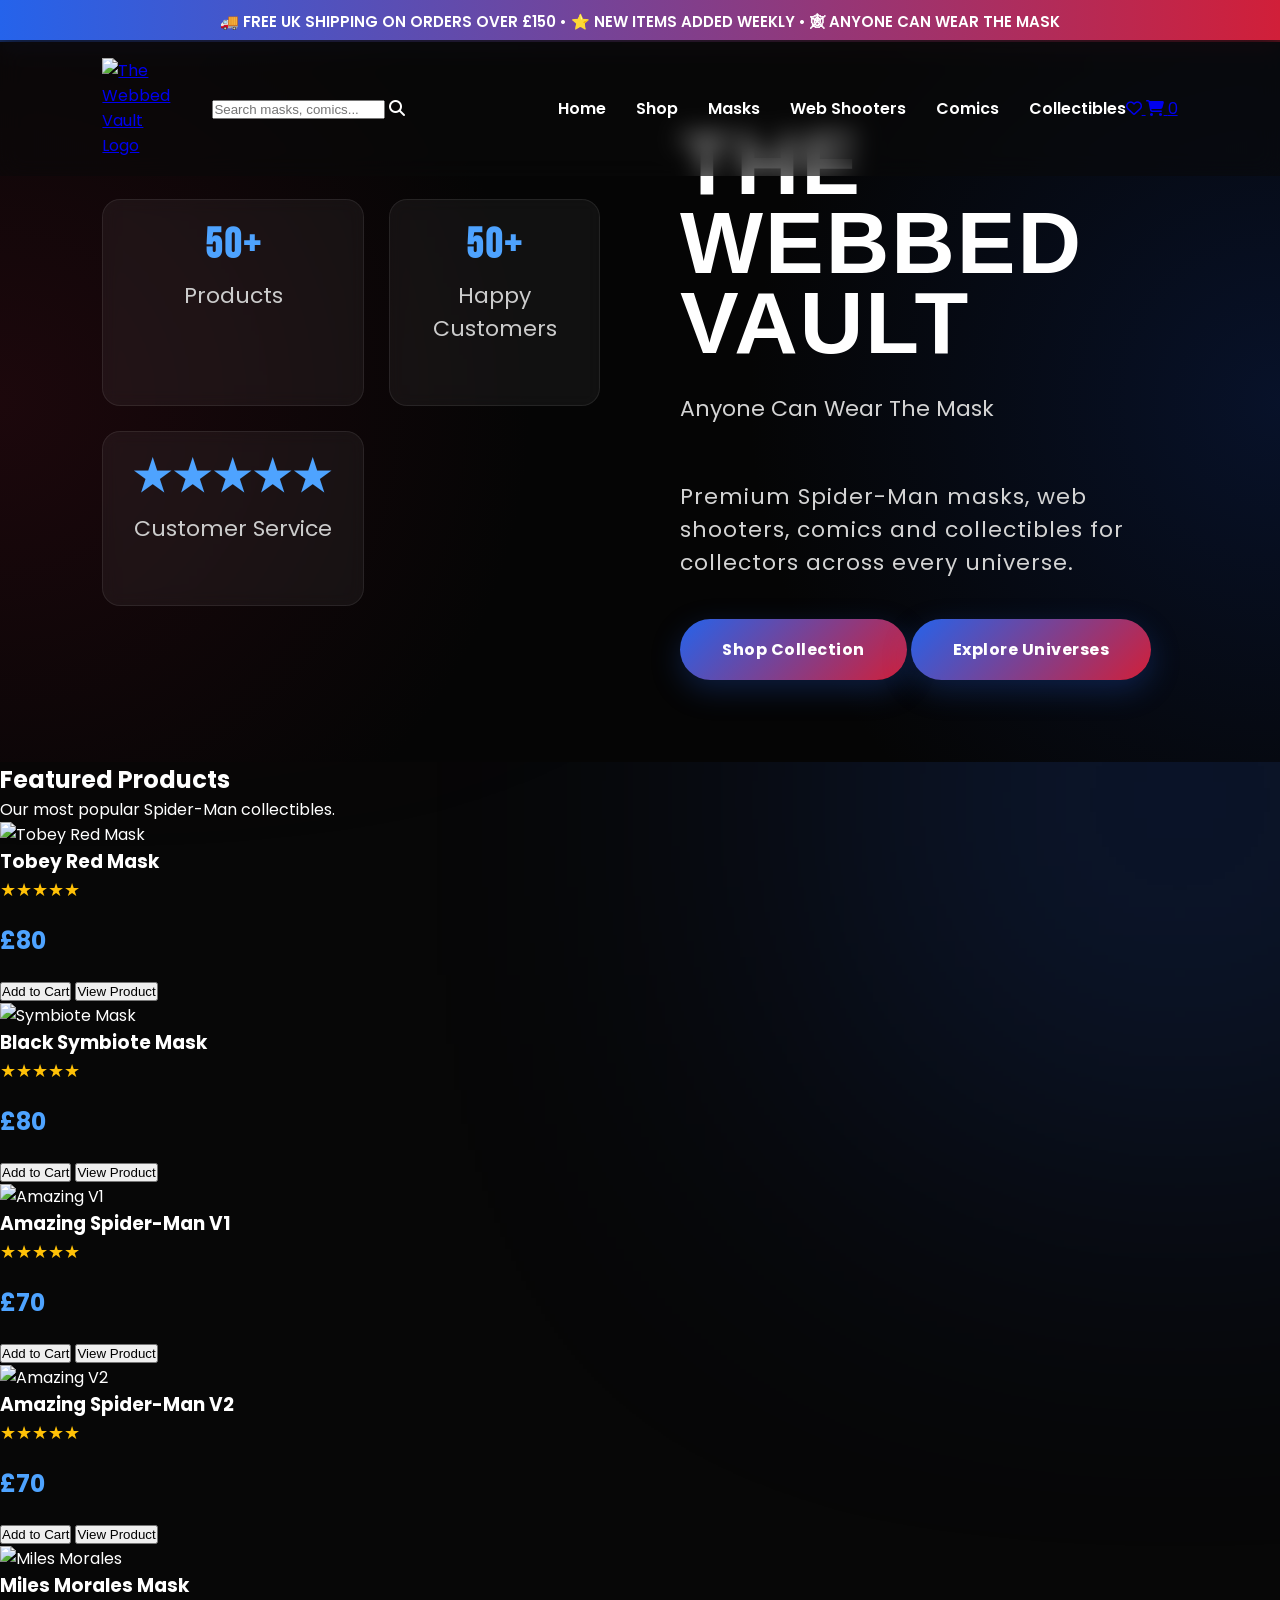
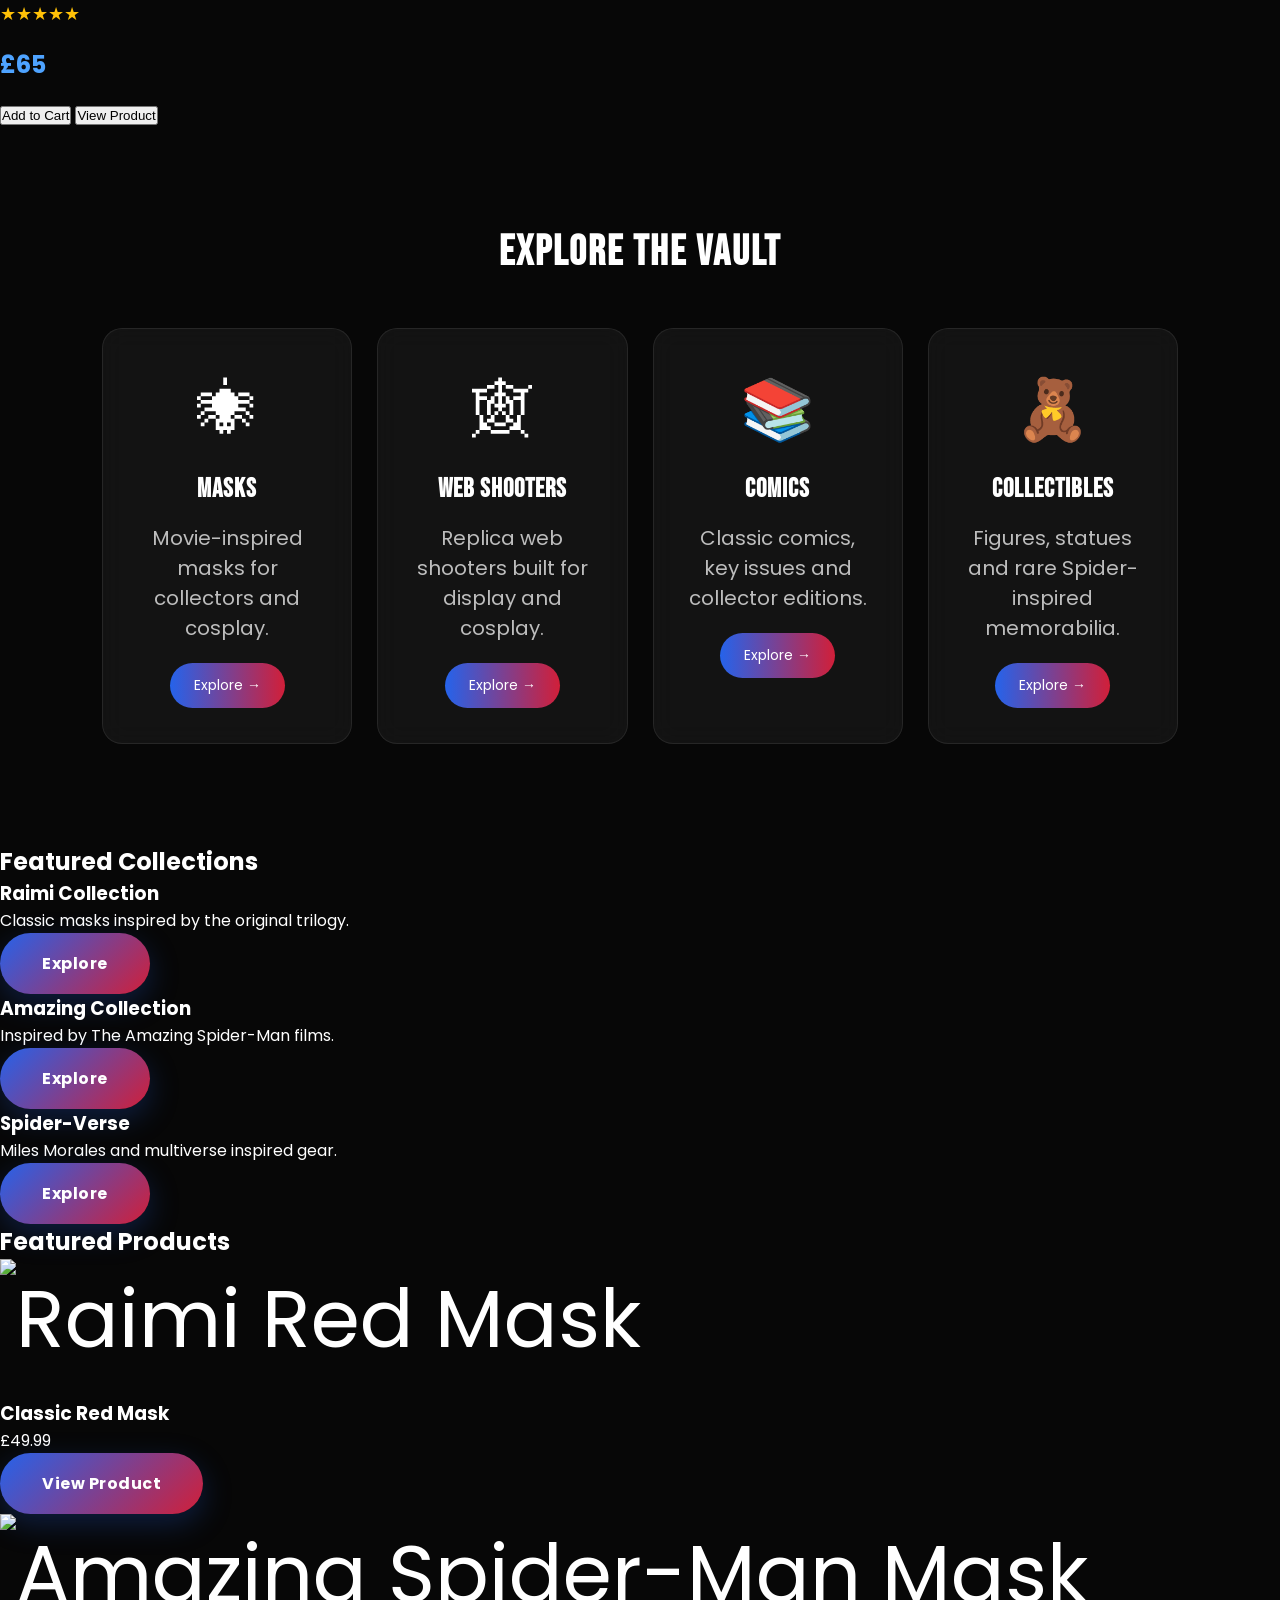
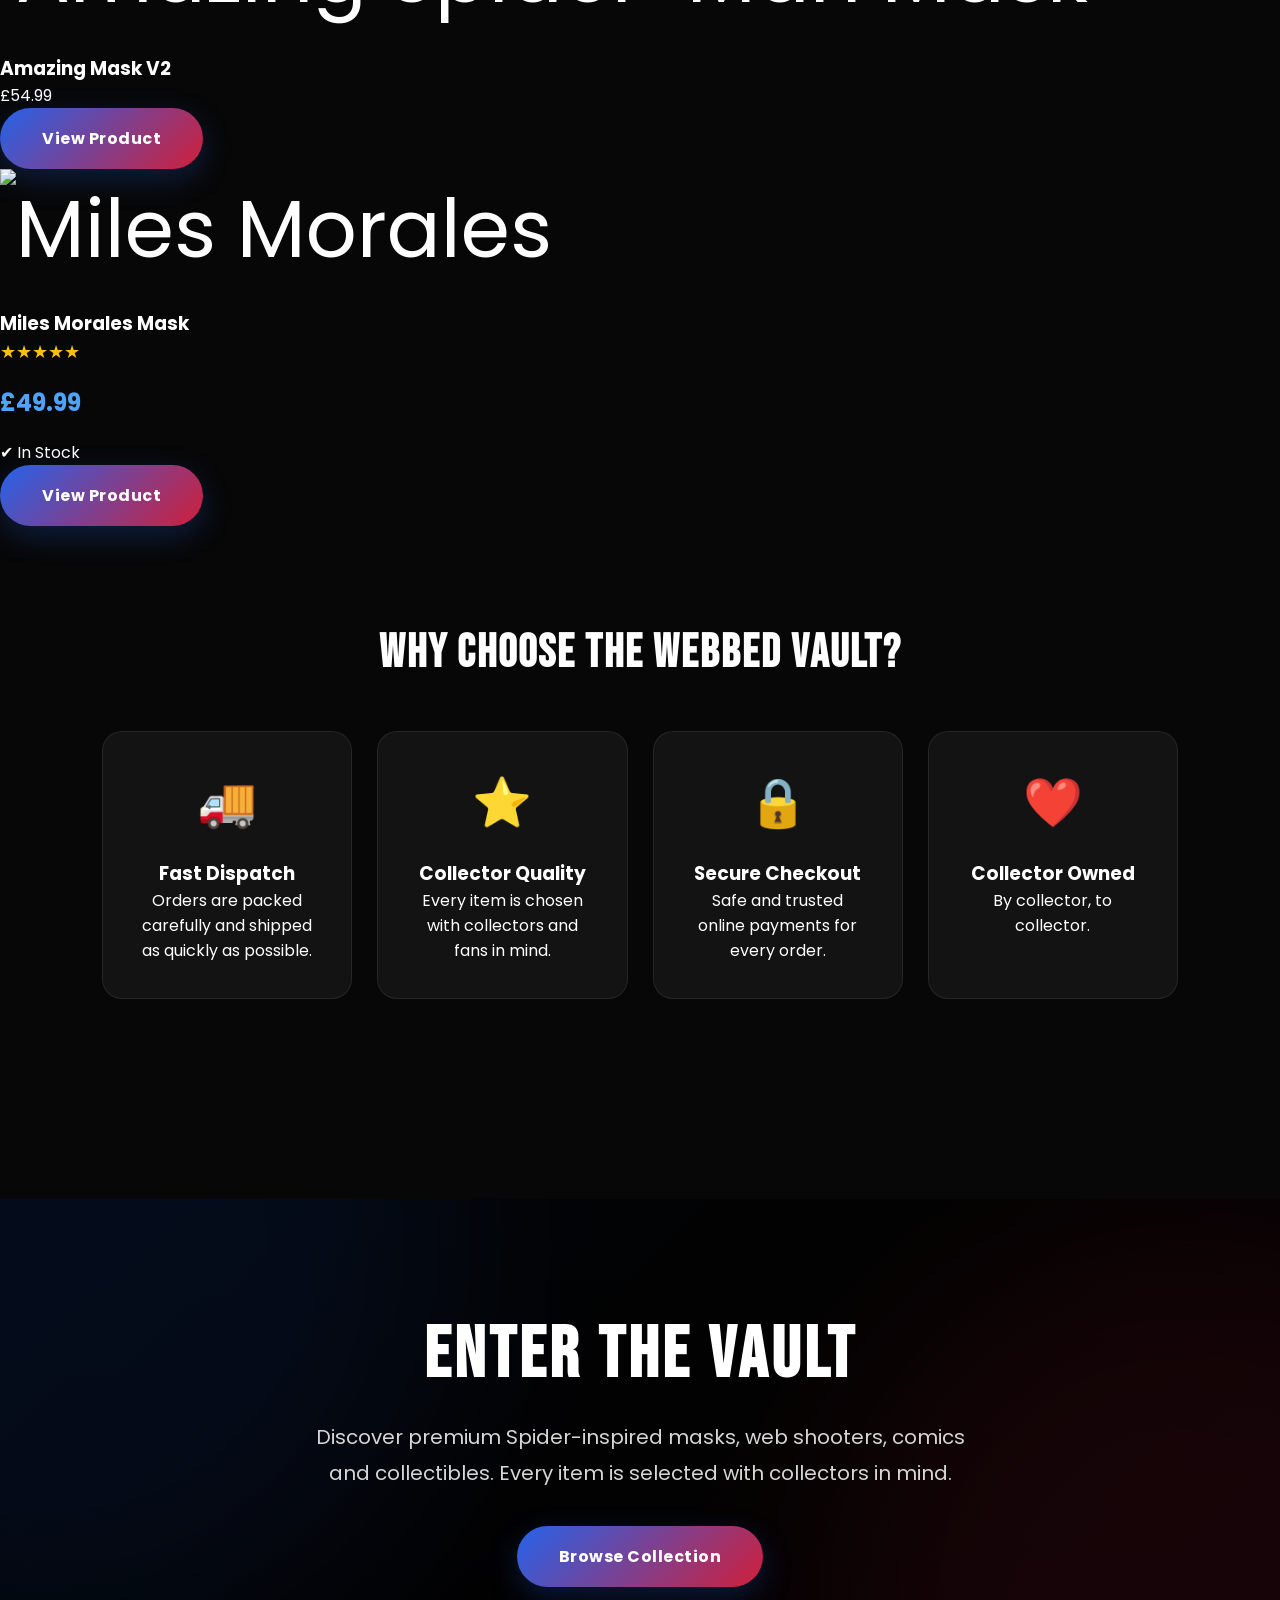
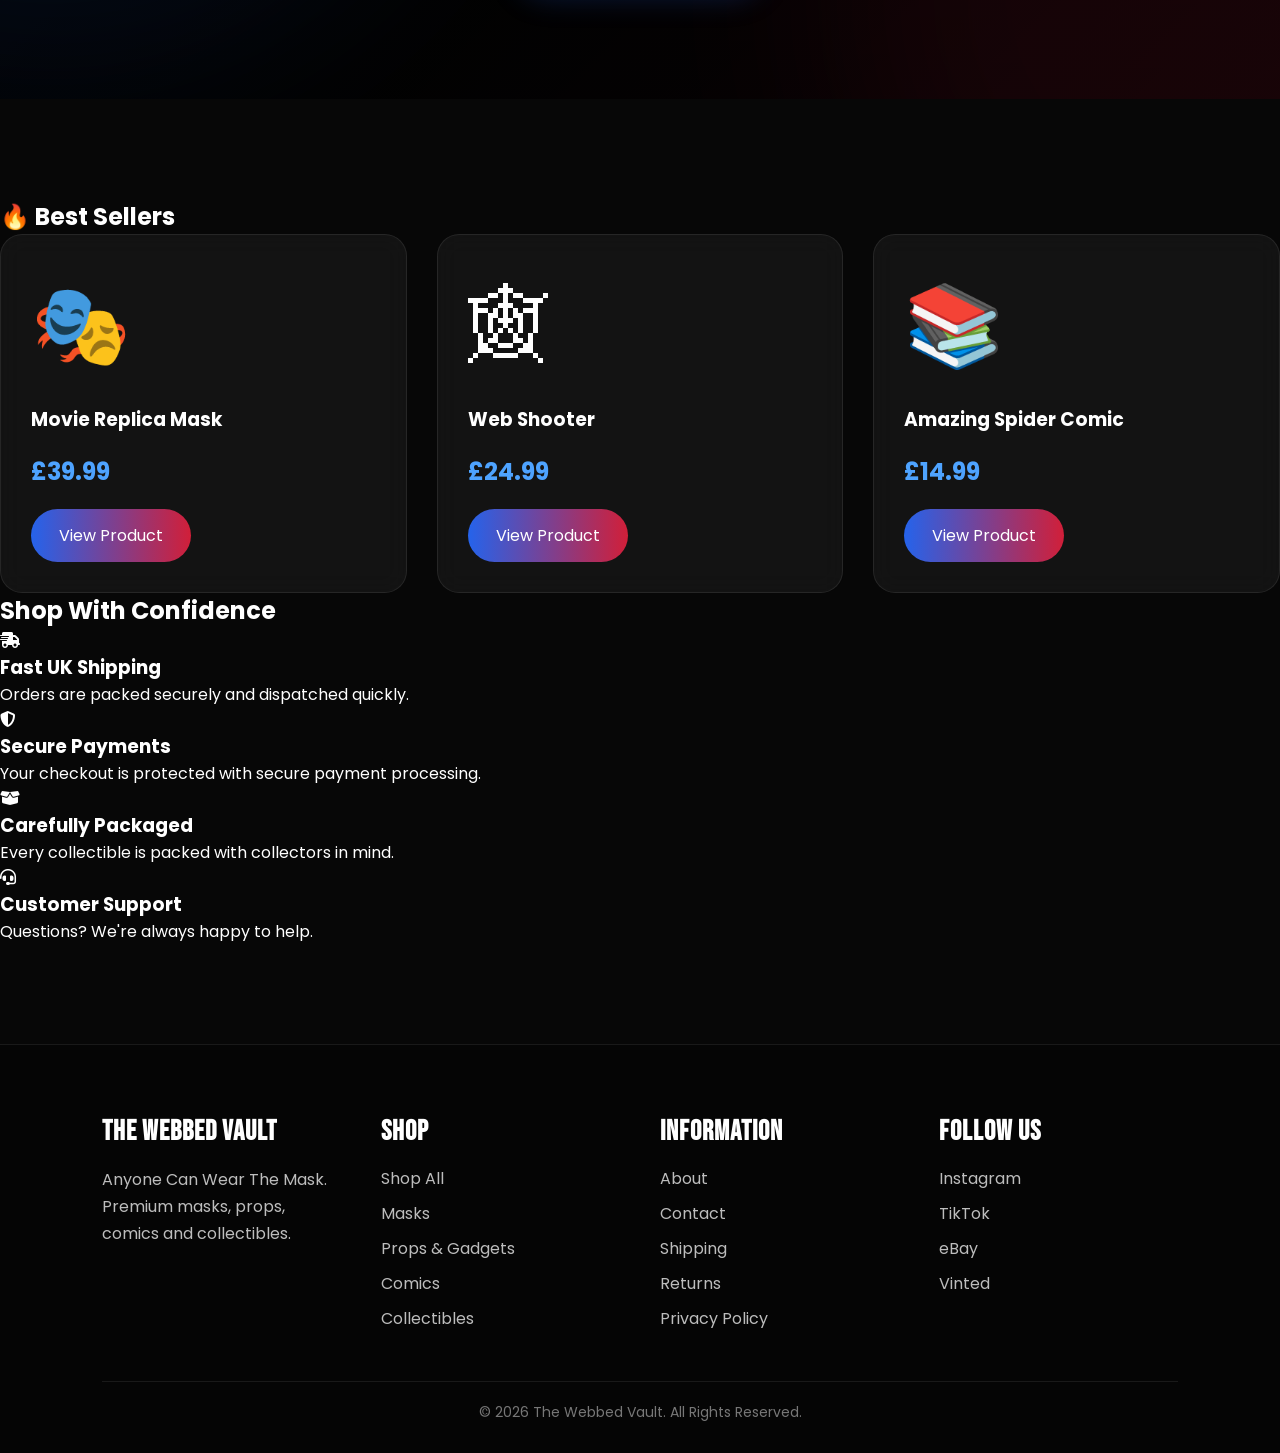
==== commit 7f758822: "Add featured products section below hero" ====
--- a/index.html
+++ b/index.html
@@ -99,6 +99,79 @@
 </div>
 </section>
 
+<section class="featured-products">
+
+    <div class="section-title">
+        <h2>Featured Products</h2>
+        <p>Our most popular Spider-Man collectibles.</p>
+    </div>
+
+    <div class="product-grid">
+
+        <div class="product-card">
+            <img src="images/products/raimi-red-mask.png" alt="Tobey Red Mask">
+            <h3>Tobey Red Mask</h3>
+            <div class="stars">★★★★★</div>
+            <p class="price">£80</p>
+
+            <div class="product-buttons">
+                <button class="cart-btn">Add to Cart</button>
+                <button class="view-btn">View Product</button>
+            </div>
+        </div>
+
+        <div class="product-card">
+            <img src="images/products/raimi-black-mask.png" alt="Symbiote Mask">
+            <h3>Black Symbiote Mask</h3>
+            <div class="stars">★★★★★</div>
+            <p class="price">£80</p>
+
+            <div class="product-buttons">
+                <button class="cart-btn">Add to Cart</button>
+                <button class="view-btn">View Product</button>
+            </div>
+        </div>
+
+        <div class="product-card">
+            <img src="images/products/tasm1-mask.png" alt="Amazing V1">
+            <h3>Amazing Spider-Man V1</h3>
+            <div class="stars">★★★★★</div>
+            <p class="price">£70</p>
+
+            <div class="product-buttons">
+                <button class="cart-btn">Add to Cart</button>
+                <button class="view-btn">View Product</button>
+            </div>
+        </div>
+
+        <div class="product-card">
+            <img src="images/products/tasm2-mask.png" alt="Amazing V2">
+            <h3>Amazing Spider-Man V2</h3>
+            <div class="stars">★★★★★</div>
+            <p class="price">£70</p>
+
+            <div class="product-buttons">
+                <button class="cart-btn">Add to Cart</button>
+                <button class="view-btn">View Product</button>
+            </div>
+        </div>
+
+        <div class="product-card">
+            <img src="images/products/miles-mask.png" alt="Miles Morales">
+            <h3>Miles Morales Mask</h3>
+            <div class="stars">★★★★★</div>
+            <p class="price">£65</p>
+
+            <div class="product-buttons">
+                <button class="cart-btn">Add to Cart</button>
+                <button class="view-btn">View Product</button>
+            </div>
+        </div>
+
+    </div>
+
+</section>
+
 <section class="categories">
 <h2>Explore The Vault</h2>
 
--- a/style.css
+++ b/style.css
@@ -76,7 +76,7 @@
 
 /* NAV */
 
-nav{
+nav, .navbar{
 
 position:fixed;
 
@@ -97,6 +97,26 @@
 backdrop-filter:blur(12px);
 
 z-index:999;
+
+}
+
+.logo{
+
+width:80px;
+
+height:auto;
+
+display:block;
+
+object-fit:contain;
+
+transition:.3s;
+
+}
+
+.logo:hover{
+
+transform:scale(1.05);
 
 }
 
@@ -106,7 +126,8 @@
     max-width:320px;
     margin:0 30px;
 }
-nav ul{
+
+nav ul, .navbar ul{
 
 display:flex;
 
@@ -144,174 +165,209 @@
 
 .hero{
 
-min-height:100vh;
-
-padding-top:100px;
+display:grid;
+
+grid-template-columns:1fr 1fr;
+
+align-items:center;
+
+gap:80px;
+
+padding:80px 8%;
+
+min-height:80vh;
+
+background:
+radial-gradient(circle at left,#4b0d1a55,transparent 40%),
+radial-gradient(circle at right,#0d2b7255,transparent 40%),
+#050505;
+
+}
+
+.hero-text{
 
 display:flex;
 
+flex-direction:column;
+
 justify-content:center;
 
+align-items:flex-start;
+
+}
+
+.hero h1{
+
+font-size:88px;
+
+font-weight:900;
+
+line-height:.9;
+
+letter-spacing:2px;
+
+margin-bottom:30px;
+
+color:white;
+
+}
+
+.hero p{
+
+font-size:22px;
+
+color:#d4d4d4;
+
+margin-bottom:40px;
+
+}
+
+.button{
+
+display:inline-block;
+
+padding:18px 42px;
+
+border-radius:999px;
+
+background:linear-gradient(135deg,#2563eb,#d11f39);
+
+color:white;
+
+text-decoration:none;
+
+font-weight:700;
+
+letter-spacing:.5px;
+
+transition:.35s;
+
+box-shadow:0 10px 30px rgba(37,99,235,.25);
+
+}
+
+.button:hover{
+
+transform:translateY(-4px) scale(1.03);
+
+box-shadow:0 18px 40px rgba(209,31,57,.35);
+
+}
+
+/* CATEGORIES */
+
+.categories{
+
+padding:100px 8%;
+
+}
+
+.categories h2{
+
+text-align:center;
+
+font-size:42px;
+
+margin-bottom:50px;
+
+font-family:'Bebas Neue';
+
+letter-spacing:2px;
+
+}
+
+.cards{
+
+display:grid;
+
+grid-template-columns:repeat(auto-fit,minmax(220px,1fr));
+
+gap:25px;
+
+}
+
+.card{
+
+background:rgba(255,255,255,.05);
+
+border:1px solid rgba(255,255,255,.08);
+
+border-radius:20px;
+
+padding:35px;
+
+text-align:center;
+
+transition:.35s;
+
+backdrop-filter:blur(12px);
+
+font-size:20px;
+
+}
+
+.card:hover{
+
+transform:translateY(-10px);
+
+border-color:#2563eb;
+
+box-shadow:0 0 30px rgba(37,99,235,.25);
+
+}
+
+.card h3{
+
+margin:18px 0;
+
+font-size:26px;
+
+font-family:'Bebas Neue';
+
+letter-spacing:1px;
+
+}
+
+.card p{
+
+color:#bdbdbd;
+
+}
+
+/* MOBILE */
+
+@media(max-width:900px){
+
+nav ul, .navbar ul{
+
+display:none;
+
+}
+
+.hero{
+
+grid-template-columns:1fr;
+
+text-align:center;
+
+gap:40px;
+
+}
+
+.hero-text{
+
 align-items:center;
 
-text-align:center;
-
-padding:40px;
-
 }
 
 .hero h1{
 
-font-family:'Bebas Neue',sans-serif;
-
-font-size:90px;
-
-letter-spacing:4px;
-
-margin-bottom:15px;
+font-size:56px;
 
 }
 
 .hero p{
 
-font-size:22px;
-
-color:#d4d4d4;
-
-margin-bottom:40px;
-
-}
-
-.button{
-
-display:inline-block;
-
-padding:18px 42px;
-
-border-radius:999px;
-
-background:linear-gradient(135deg,#2563eb,#d11f39);
-
-color:white;
-
-text-decoration:none;
-
-font-weight:700;
-
-letter-spacing:.5px;
-
-transition:.35s;
-
-box-shadow:0 10px 30px rgba(37,99,235,.25);
-
-}
-
-.button:hover{
-
-transform:translateY(-4px) scale(1.03);
-
-box-shadow:0 18px 40px rgba(209,31,57,.35);
-
-}
-
-/* CATEGORIES */
-
-.categories{
-
-padding:100px 8%;
-
-}
-
-.categories h2{
-
-text-align:center;
-
-font-size:42px;
-
-margin-bottom:50px;
-
-font-family:'Bebas Neue';
-
-letter-spacing:2px;
-
-}
-
-.cards{
-
-display:grid;
-
-grid-template-columns:repeat(auto-fit,minmax(220px,1fr));
-
-gap:25px;
-
-}
-
-.card{
-
-background:rgba(255,255,255,.05);
-
-border:1px solid rgba(255,255,255,.08);
-
-border-radius:20px;
-
-padding:35px;
-
-text-align:center;
-
-transition:.35s;
-
-backdrop-filter:blur(12px);
-
-font-size:20px;
-
-}
-
-.card:hover{
-
-transform:translateY(-10px);
-
-border-color:#2563eb;
-
-box-shadow:0 0 30px rgba(37,99,235,.25);
-
-}
-
-.card h3{
-
-margin:18px 0;
-
-font-size:26px;
-
-font-family:'Bebas Neue';
-
-letter-spacing:1px;
-
-}
-
-.card p{
-
-color:#bdbdbd;
-
-}
-
-/* MOBILE */
-
-@media(max-width:900px){
-
-nav ul{
-
-display:none;
-
-}
-
-.hero h1{
-
-font-size:55px;
-
-}
-
-.hero p{
-
 font-size:18px;
 
 }
@@ -319,6 +375,30 @@
 .logo{
 
 width:65px;
+
+}
+
+.hero-stats{
+
+grid-template-columns:1fr;
+
+}
+
+.navbar{
+
+flex-wrap:wrap;
+
+}
+
+.nav-search{
+
+order:3;
+
+width:100%;
+
+max-width:none;
+
+margin-top:15px;
 
 }
 
@@ -740,254 +820,384 @@
 
 .hero-stats{
 
+display:grid;
+
+grid-template-columns:repeat(2,1fr);
+
+gap:25px;
+
+}
+
+.hero-stats div{
+
+text-align:center;
+
+padding:20px 30px;
+
+background:rgba(255,255,255,.05);
+
+border:1px solid rgba(255,255,255,.08);
+
+border-radius:18px;
+
+backdrop-filter:blur(8px);
+
+transition:.3s;
+
+}
+
+.hero-stats div:hover{
+
+transform:translateY(-8px);
+
+box-shadow:0 0 25px rgba(37,99,235,.35);
+
+}
+
+.hero-stats h2{
+
+font-size:42px;
+
+font-family:'Bebas Neue';
+
+color:#4ea3ff;
+
+letter-spacing:2px;
+
+}
+
+.hero-stats p{
+
+color:#ccc;
+
+margin-top:8px;
+
+}
+
+/* ================= PRODUCT BADGES ================= */
+
+.badge{
+
+position:absolute;
+
+top:15px;
+
+left:15px;
+
+padding:8px 14px;
+
+border-radius:20px;
+
+font-size:12px;
+
+font-weight:bold;
+
+background:#d11f39;
+
+color:white;
+
+letter-spacing:1px;
+
+}
+
+.category{
+
+margin-top:10px;
+
+color:#999;
+
+font-size:14px;
+
+text-transform:uppercase;
+
+letter-spacing:1px;
+
+}
+
+/* ================= FOOTER ================= */
+
+footer{
+
+margin-top:100px;
+
+padding:70px 8% 30px;
+
+background:#050505;
+
+border-top:1px solid rgba(255,255,255,.08);
+
+}
+
+.footer-grid{
+
+display:grid;
+
+grid-template-columns:repeat(auto-fit,minmax(220px,1fr));
+
+gap:40px;
+
+}
+
+.footer-grid h3{
+
+font-family:'Bebas Neue';
+
+font-size:28px;
+
+margin-bottom:18px;
+
+letter-spacing:1px;
+
+}
+
+.footer-grid p{
+
+color:#bdbdbd;
+
+line-height:1.7;
+
+}
+
+.footer-grid a{
+
+display:block;
+
+margin:10px 0;
+
+text-decoration:none;
+
+color:#bdbdbd;
+
+transition:.3s;
+
+}
+
+.footer-grid a:hover{
+
+color:#4ea3ff;
+
+padding-left:5px;
+
+}
+
+footer hr{
+
+margin:40px 0 20px;
+
+border:none;
+
+height:1px;
+
+background:rgba(255,255,255,.08);
+
+}
+
+.copyright{
+
+text-align:center;
+
+color:#777;
+
+font-size:14px;
+
+}
+
+/* ================= ANNOUNCEMENT BAR ================= */
+
+.top-bar{
+
+background:linear-gradient(90deg,#2563eb,#d11f39);
+
+height:42px;
+
 display:flex;
 
 justify-content:center;
 
+align-items:center;
+
+font-size:15px;
+
+font-weight:600;
+
+color:white;
+
+}
+
+/* ================= PRODUCT PAGE ================= */
+
+.product-page{
+
+padding:180px 8% 100px;
+
+display:grid;
+
+grid-template-columns:1fr 1fr;
+
 gap:60px;
 
-margin-top:70px;
-
-flex-wrap:wrap;
-
-}
-
-.hero-stats div{
-
-text-align:center;
-
-padding:20px 30px;
+align-items:center;
+
+}
+
+.product-photo{
+
+height:500px;
+
+border-radius:25px;
+
+display:flex;
+
+justify-content:center;
+
+align-items:center;
+
+font-size:180px;
 
 background:rgba(255,255,255,.05);
 
 border:1px solid rgba(255,255,255,.08);
 
-border-radius:18px;
-
-backdrop-filter:blur(8px);
+}
+
+.product-info h1{
+
+font-family:'Bebas Neue';
+
+font-size:48px;
+
+margin-bottom:15px;
+
+}
+
+.product-info p{
+
+color:#bdbdbd;
+
+line-height:1.8;
+
+margin:20px 0;
+
+}
+
+.product-details{
+
+margin:30px 0;
+
+}
+
+.product-details h3{
+
+font-size:20px;
+
+margin-bottom:12px;
+
+}
+
+.product-details ul{
+
+list-style:none;
+
+margin:15px 0;
+
+}
+
+.product-details li{
+
+padding:8px 0;
+
+color:#bdbdbd;
+
+}
+
+.product-details li:before{
+
+content:"✓ ";
+
+color:#2563eb;
+
+font-weight:bold;
+
+margin-right:10px;
+
+}
+
+.product-rating{
+
+display:flex;
+
+align-items:center;
+
+gap:10px;
+
+margin:20px 0;
+
+}
+
+.stars{
+
+font-size:18px;
+
+color:#ffc107;
+
+}
+
+.review-count{
+
+color:#999;
+
+font-size:14px;
+
+}
+
+.add-to-cart{
+
+display:inline-block;
+
+padding:16px 40px;
+
+background:linear-gradient(90deg,#2563eb,#d11f39);
+
+color:white;
+
+text-decoration:none;
+
+border-radius:30px;
+
+font-weight:700;
 
 transition:.3s;
 
-}
-
-.hero-stats div:hover{
-
-transform:translateY(-8px);
-
-box-shadow:0 0 25px rgba(37,99,235,.35);
-
-}
-
-.hero-stats h2{
-
-font-size:42px;
-
-font-family:'Bebas Neue';
-
-color:#4ea3ff;
-
-letter-spacing:2px;
-
-}
-
-.hero-stats p{
-
-color:#ccc;
-
-margin-top:8px;
-
-}
-
-/* ================= PRODUCT BADGES ================= */
-
-.badge{
-
-position:absolute;
-
-top:15px;
-
-left:15px;
-
-padding:8px 14px;
-
-border-radius:20px;
-
-font-size:12px;
-
-font-weight:bold;
-
-background:#d11f39;
-
-color:white;
-
-letter-spacing:1px;
-
-}
-
-.category{
-
-margin-top:10px;
-
-color:#999;
-
-font-size:14px;
-
-text-transform:uppercase;
-
-letter-spacing:1px;
-
-}
-
-/* ================= FOOTER ================= */
-
-footer{
-
-margin-top:100px;
-
-padding:70px 8% 30px;
-
-background:#050505;
-
-border-top:1px solid rgba(255,255,255,.08);
-
-}
-
-.footer-grid{
-
-display:grid;
-
-grid-template-columns:repeat(auto-fit,minmax(220px,1fr));
-
-gap:40px;
-
-}
-
-.footer-grid h3{
-
-font-family:'Bebas Neue';
-
-font-size:28px;
-
-margin-bottom:18px;
-
-letter-spacing:1px;
-
-}
-
-.footer-grid p{
-
-color:#bdbdbd;
-
-line-height:1.7;
-
-}
-
-.footer-grid a{
-
-display:block;
-
-margin:10px 0;
-
-text-decoration:none;
-
-color:#bdbdbd;
-
-transition:.3s;
-
-}
-
-.footer-grid a:hover{
-
-color:#4ea3ff;
-
-padding-left:5px;
-
-}
-
-footer hr{
-
-margin:40px 0 20px;
-
 border:none;
 
-height:1px;
-
-background:rgba(255,255,255,.08);
-
-}
-
-.copyright{
-
-text-align:center;
-
-color:#777;
-
-font-size:14px;
-
-}
-
-/* ================= ANNOUNCEMENT BAR ================= */
-
-.top-bar{
-
-background:linear-gradient(90deg,#2563eb,#d11f39);
-
-height:42px;
-
-display:flex;
-
-justify-content:center;
-
-align-items:center;
-
-font-size:15px;
-
-font-weight:600;
-
-color:white;
-
-}
-
-/* ================= PRODUCT PAGE ================= */
+cursor:pointer;
+
+margin-top:20px;
+
+}
+
+.add-to-cart:hover{
+
+transform:translateY(-4px);
+
+box-shadow:0 0 25px rgba(209,31,57,.4);
+
+}
+
+@media(max-width:900px){
 
 .product-page{
 
-padding:180px 8% 100px;
-
-display:grid;
-
-grid-template-columns:1fr 1fr;
-
-gap:60px;
-
-align-items:center;
+grid-template-columns:1fr;
+
+padding:120px 8% 60px;
 
 }
 
 .product-photo{
 
-height:500px;
-
-border-radius:25px;
-
-display:flex;
-
-justify-content:center;
-
-align-items:center;
-
-font-size:180px;
-
-background:rgba(255,255,255,.05);
-
-border:1px solid rgba(255,255,255,.08);
-
-}
-
-.product-info h1{
-
-font-family:'Bebas Neue';
-
-font-size:64px;
-
-}
+height:350px;
+
+}
+
+}
